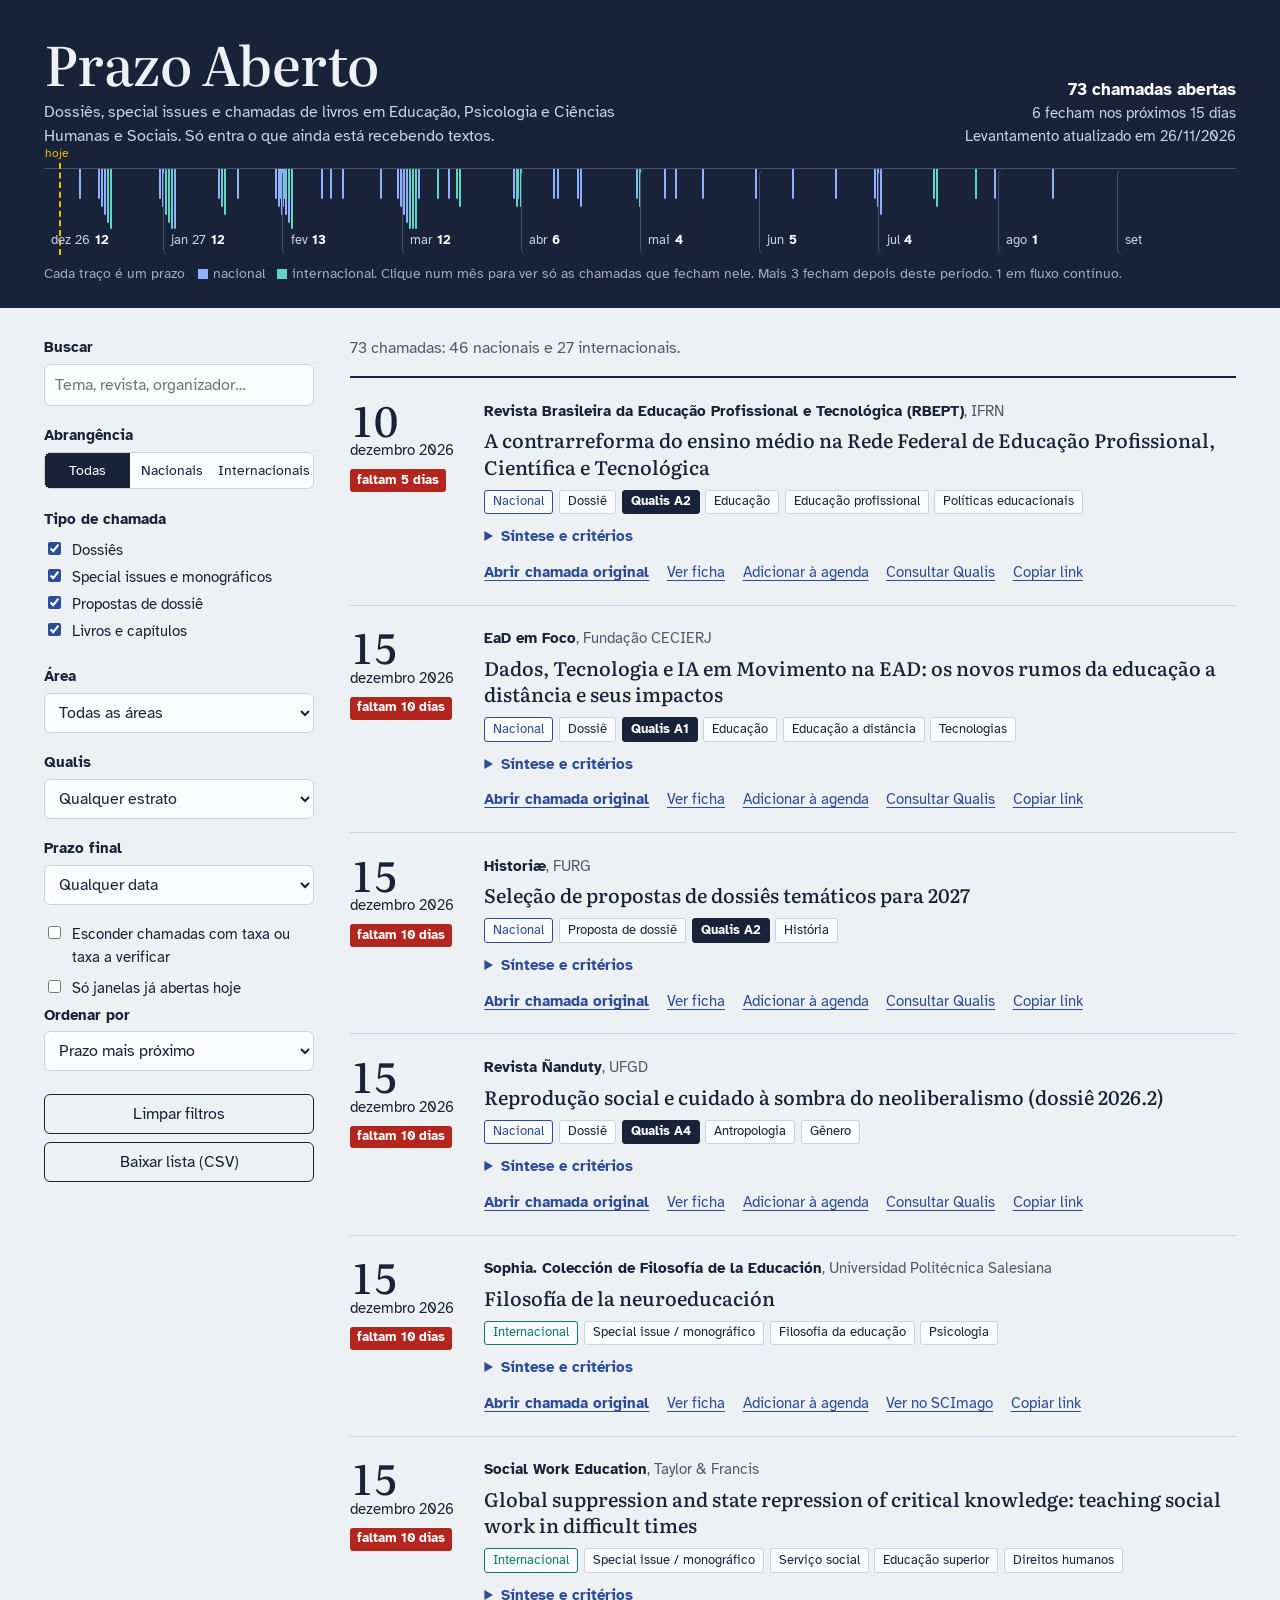
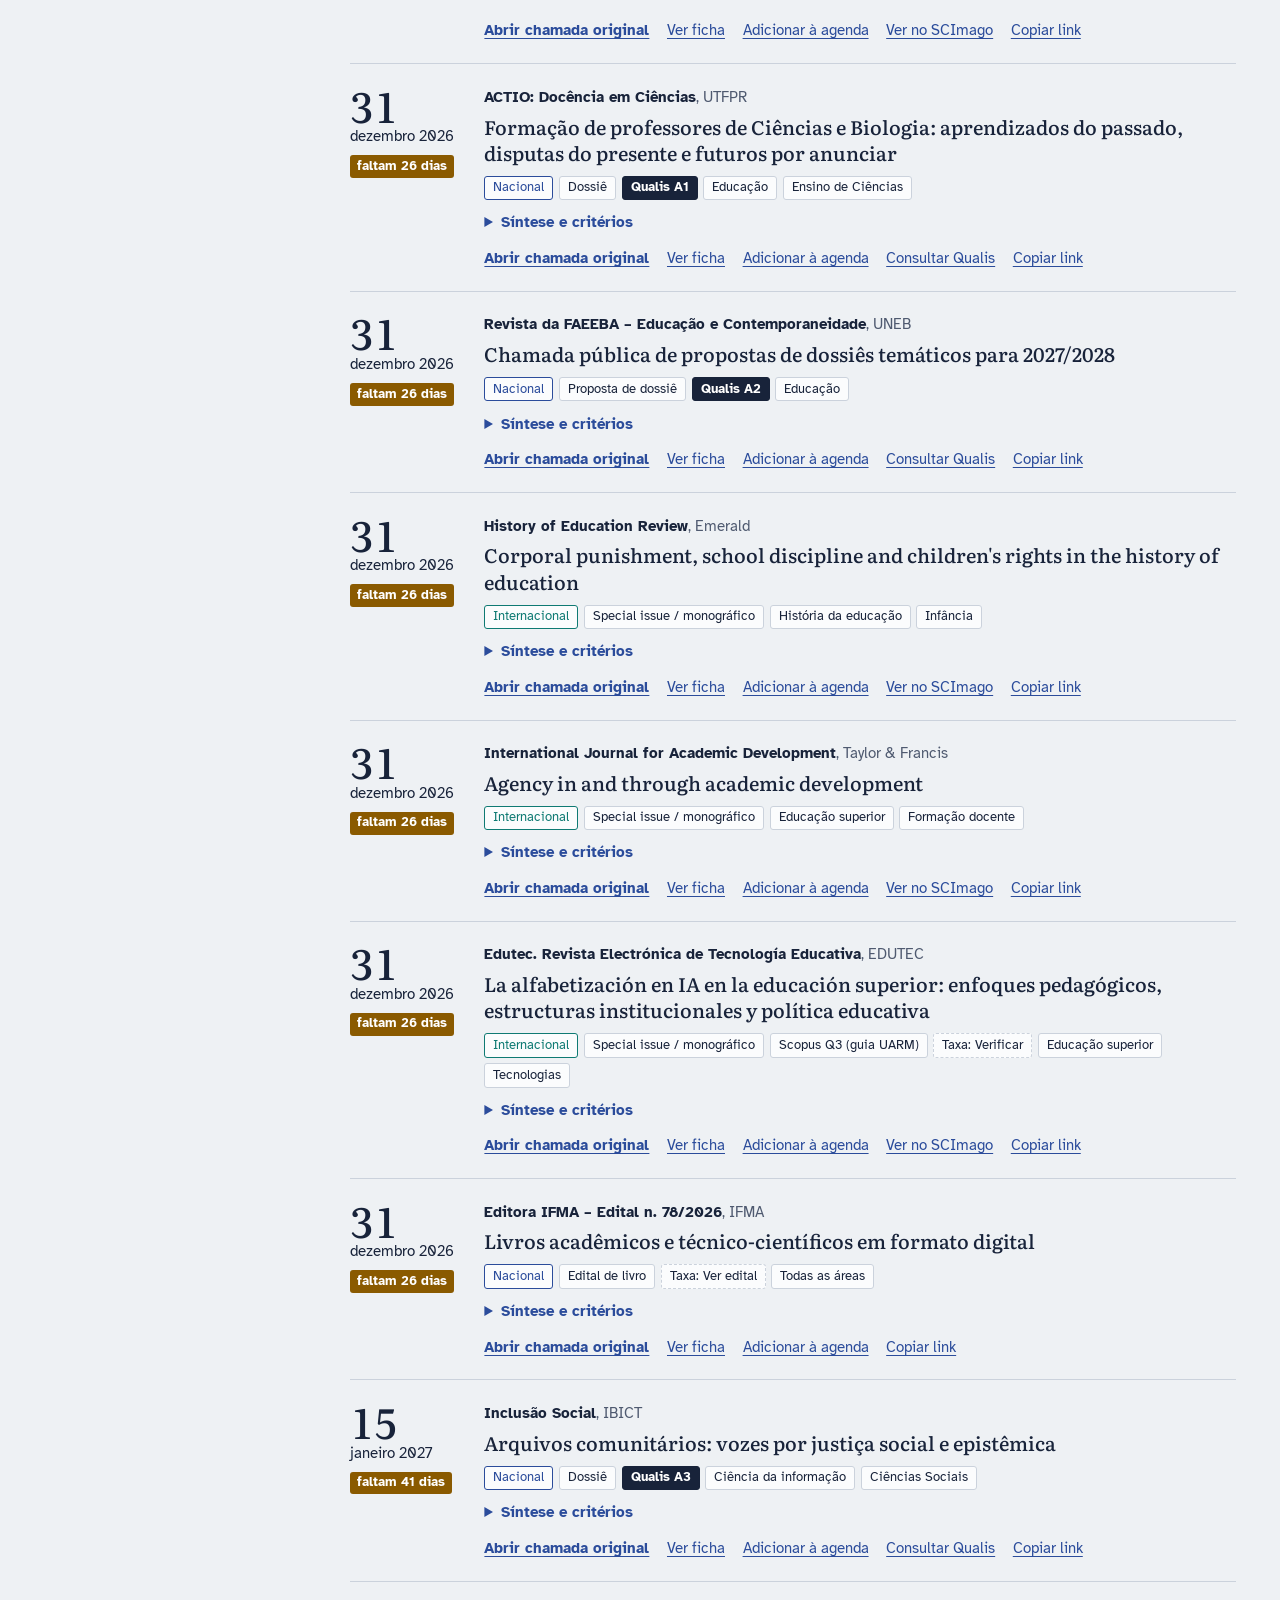
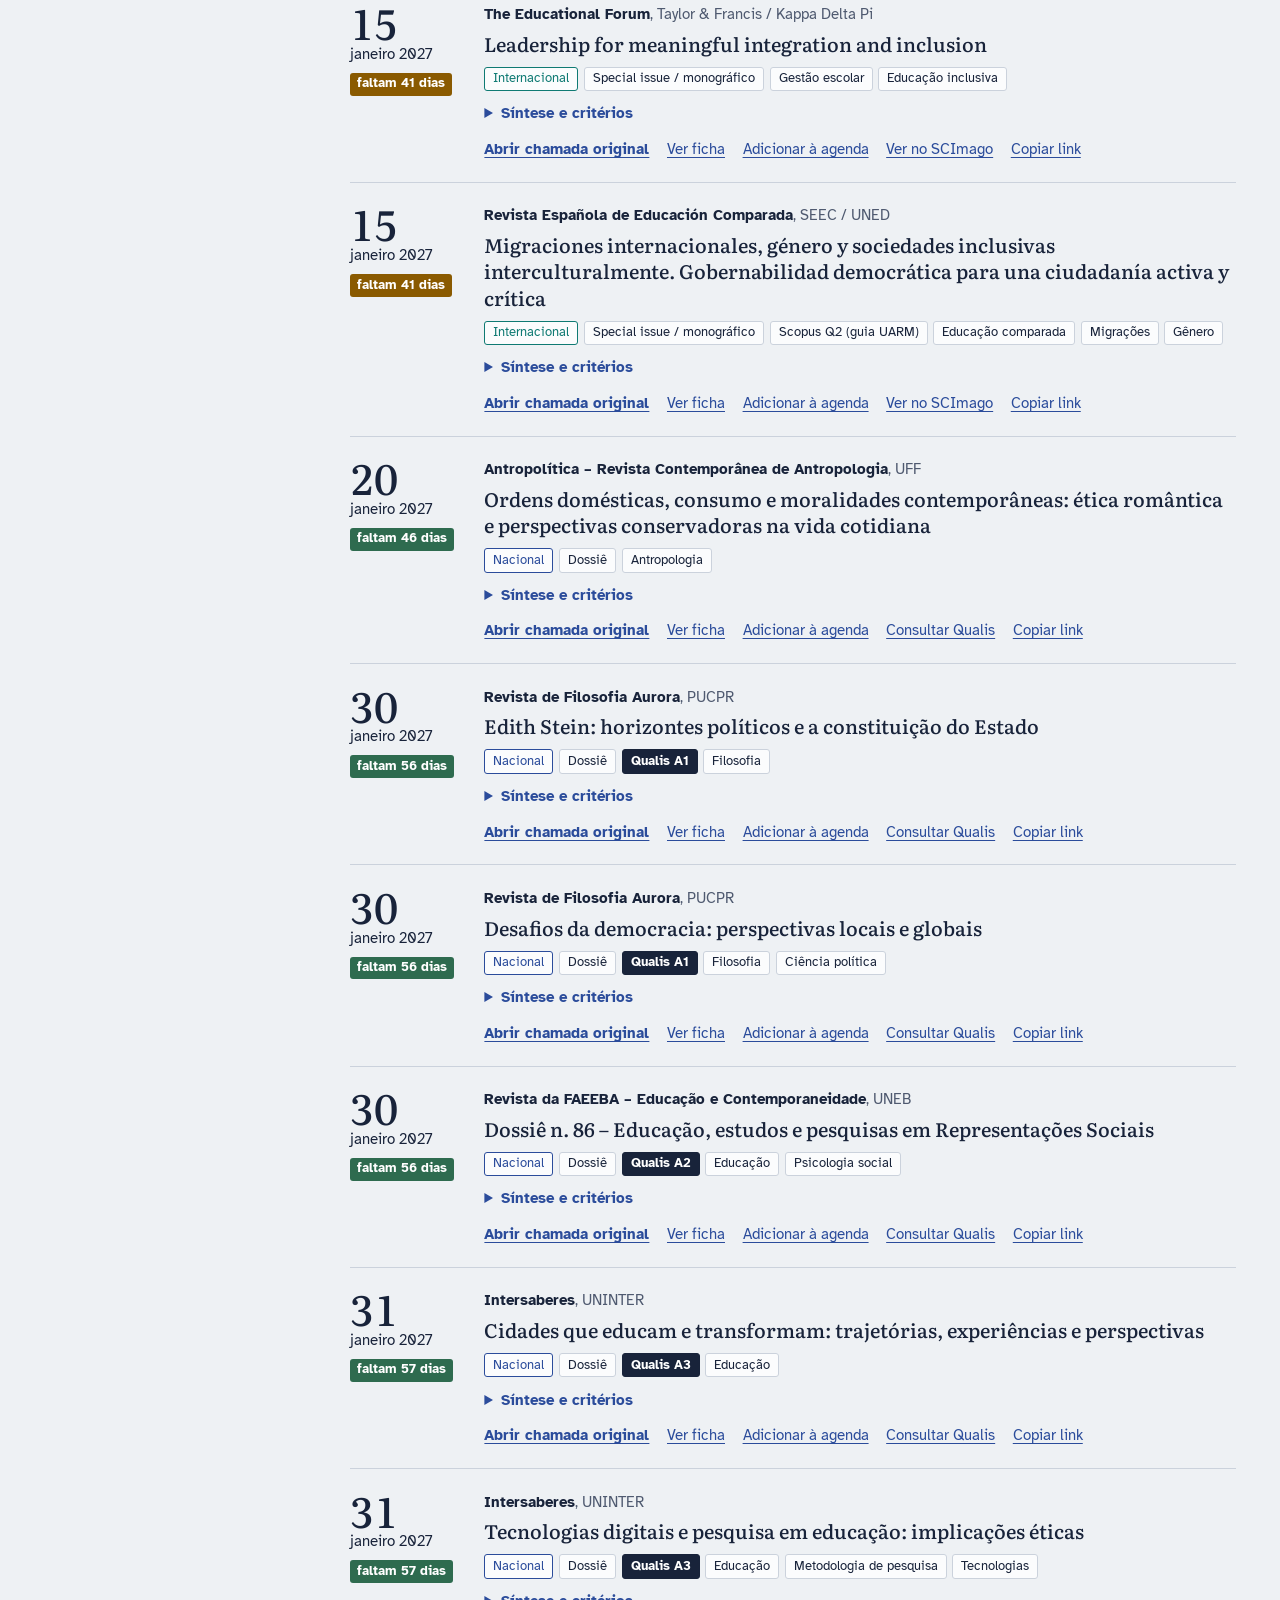
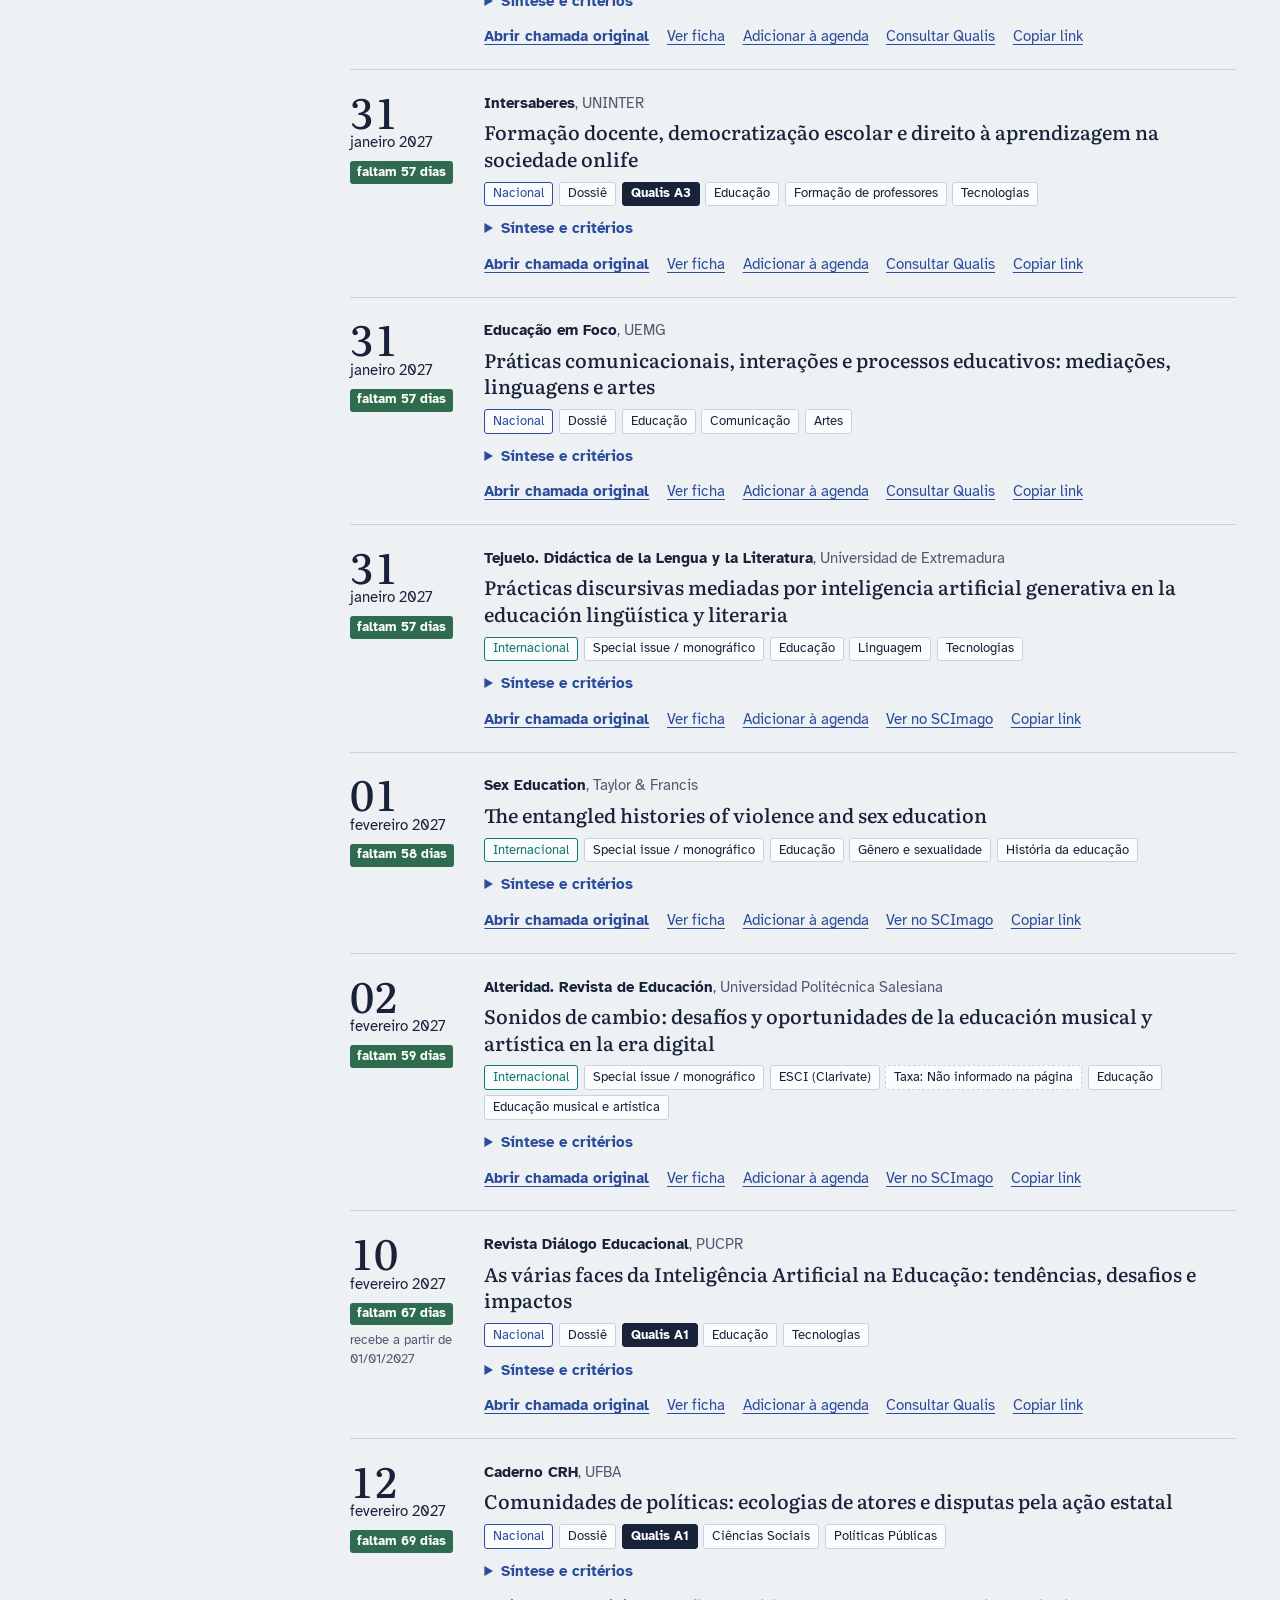
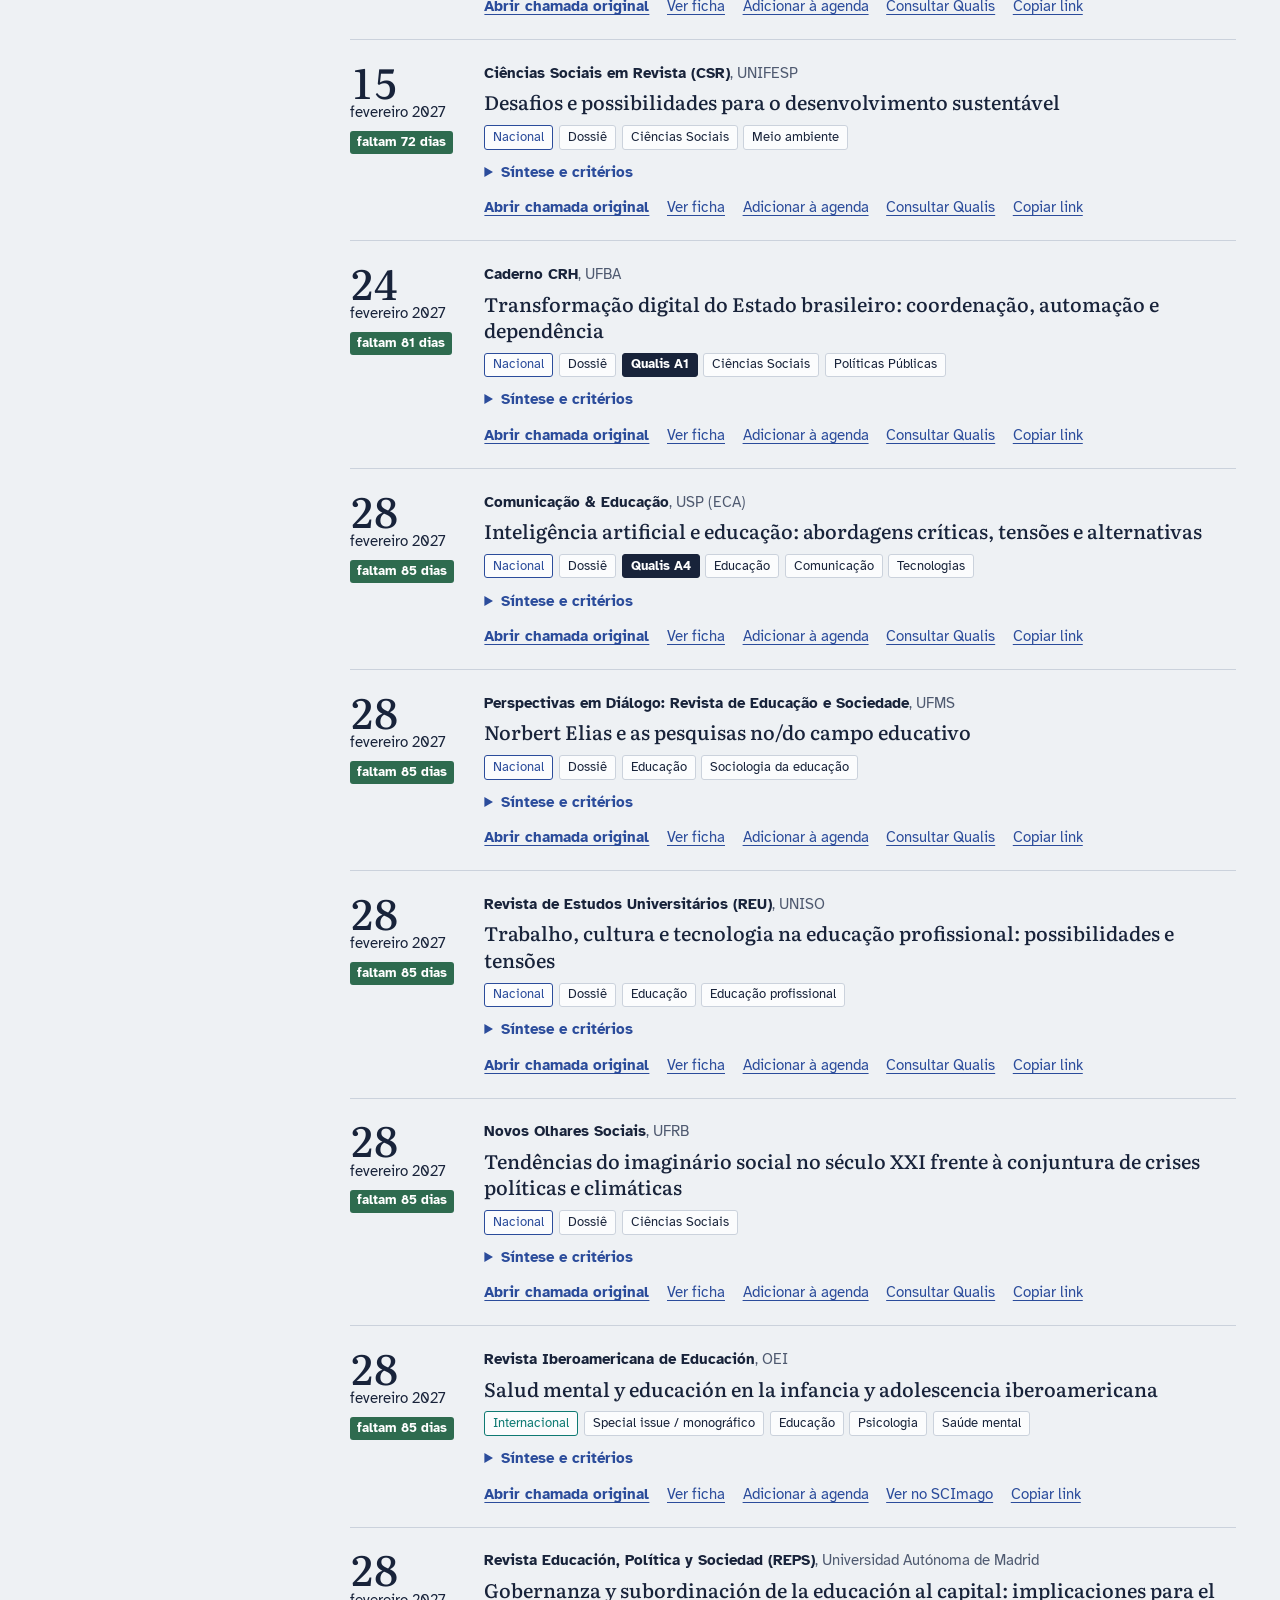
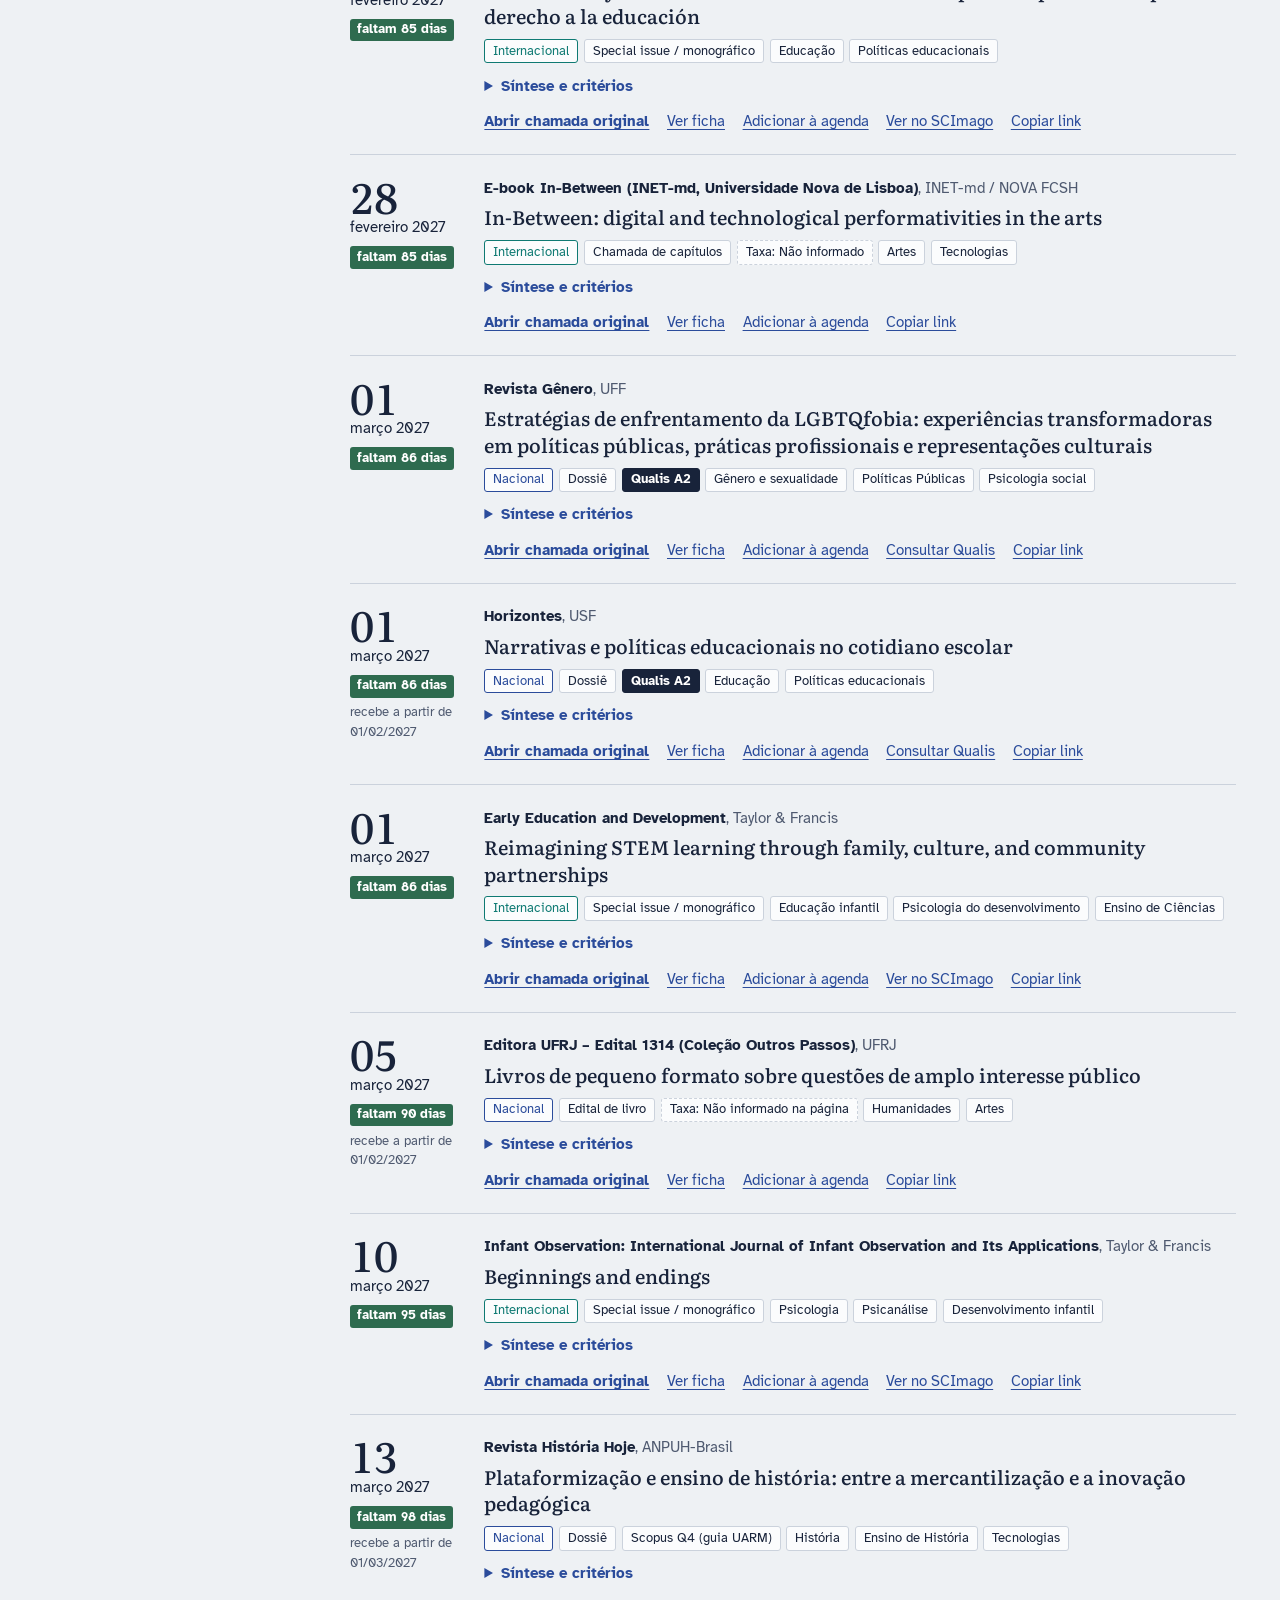
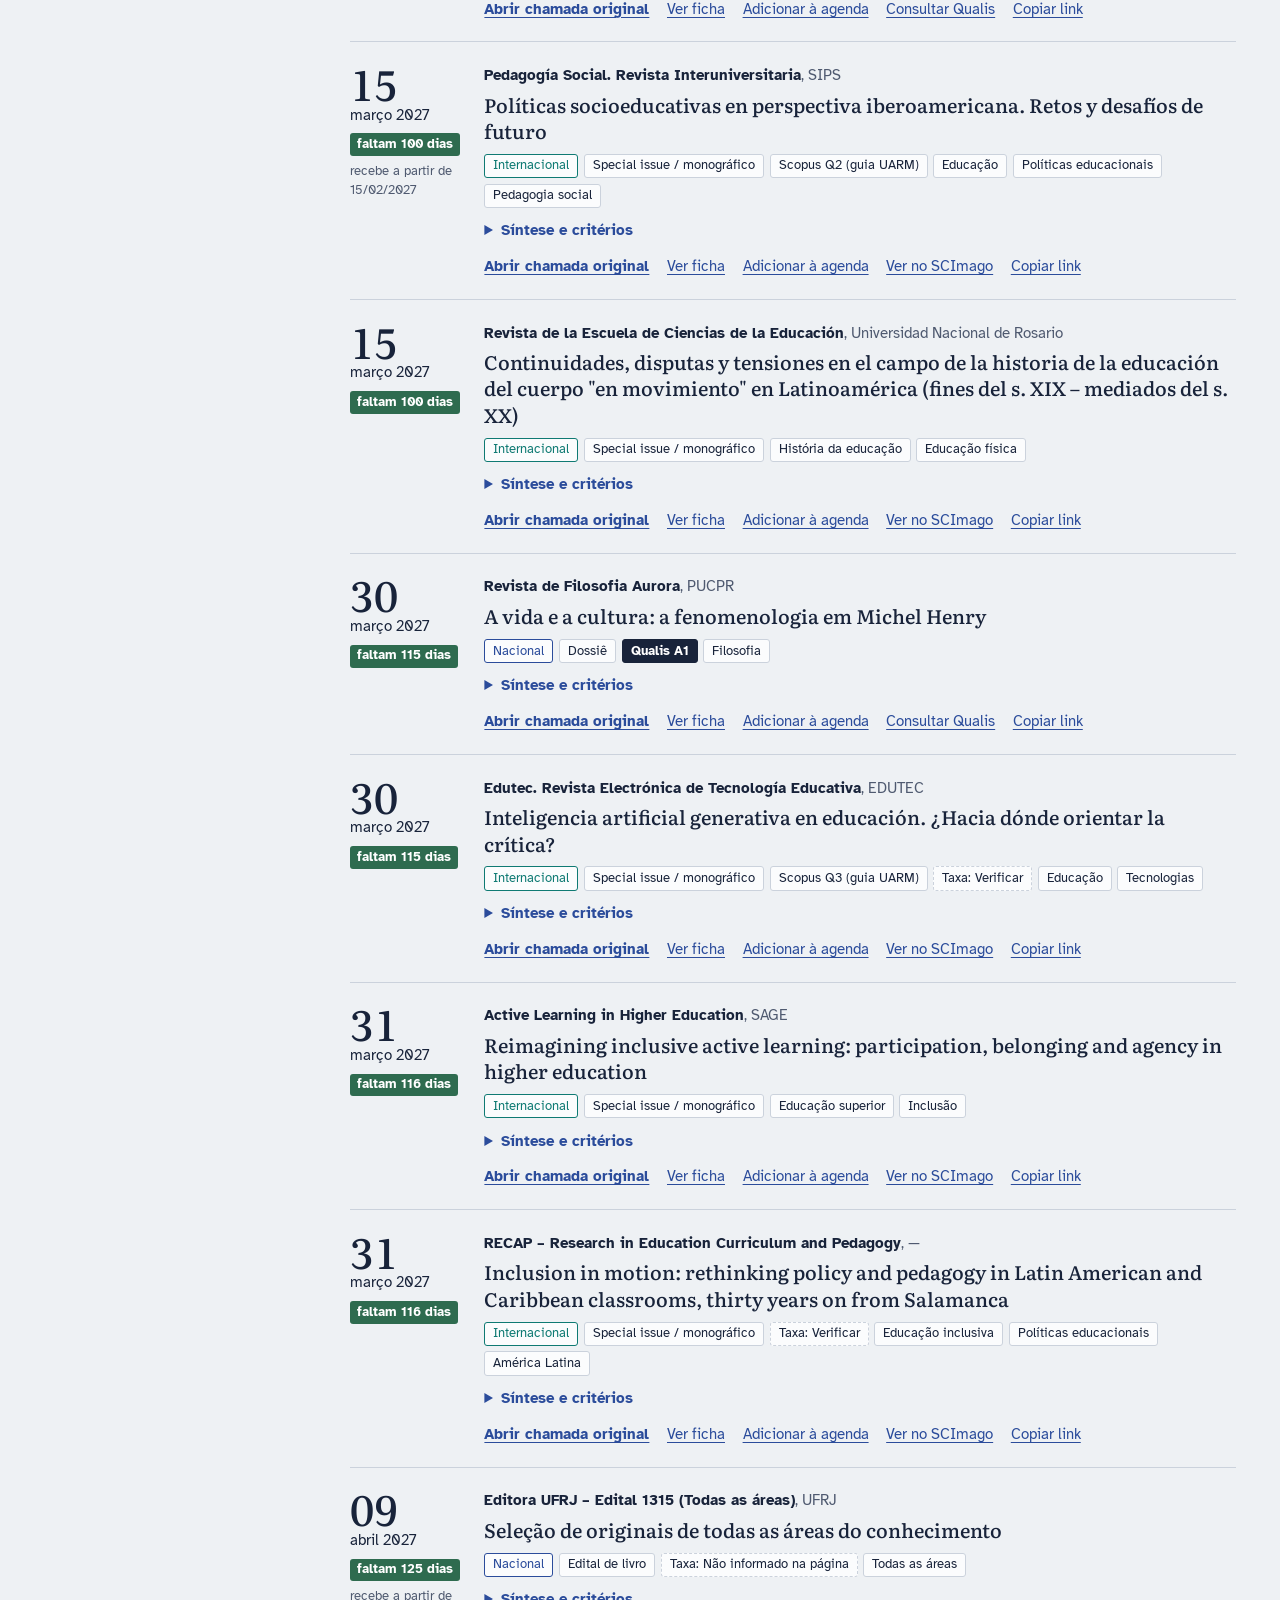
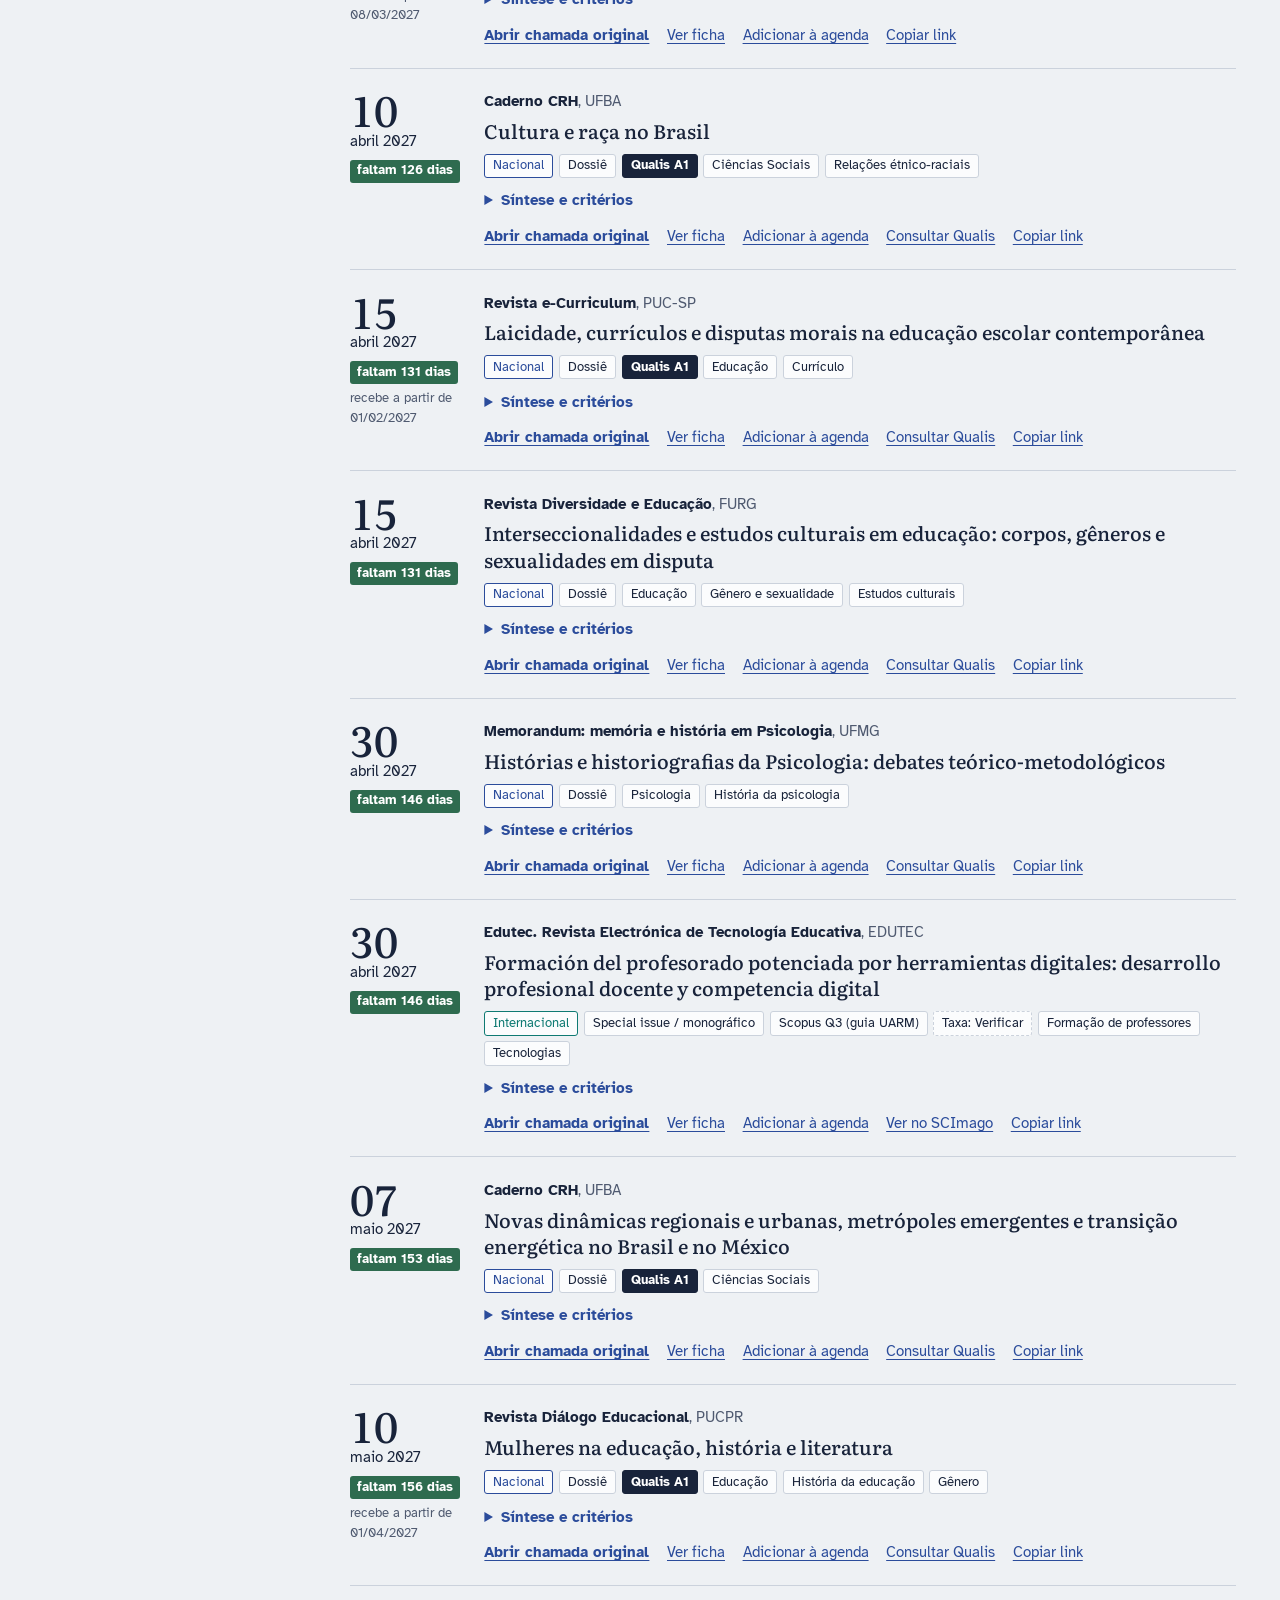
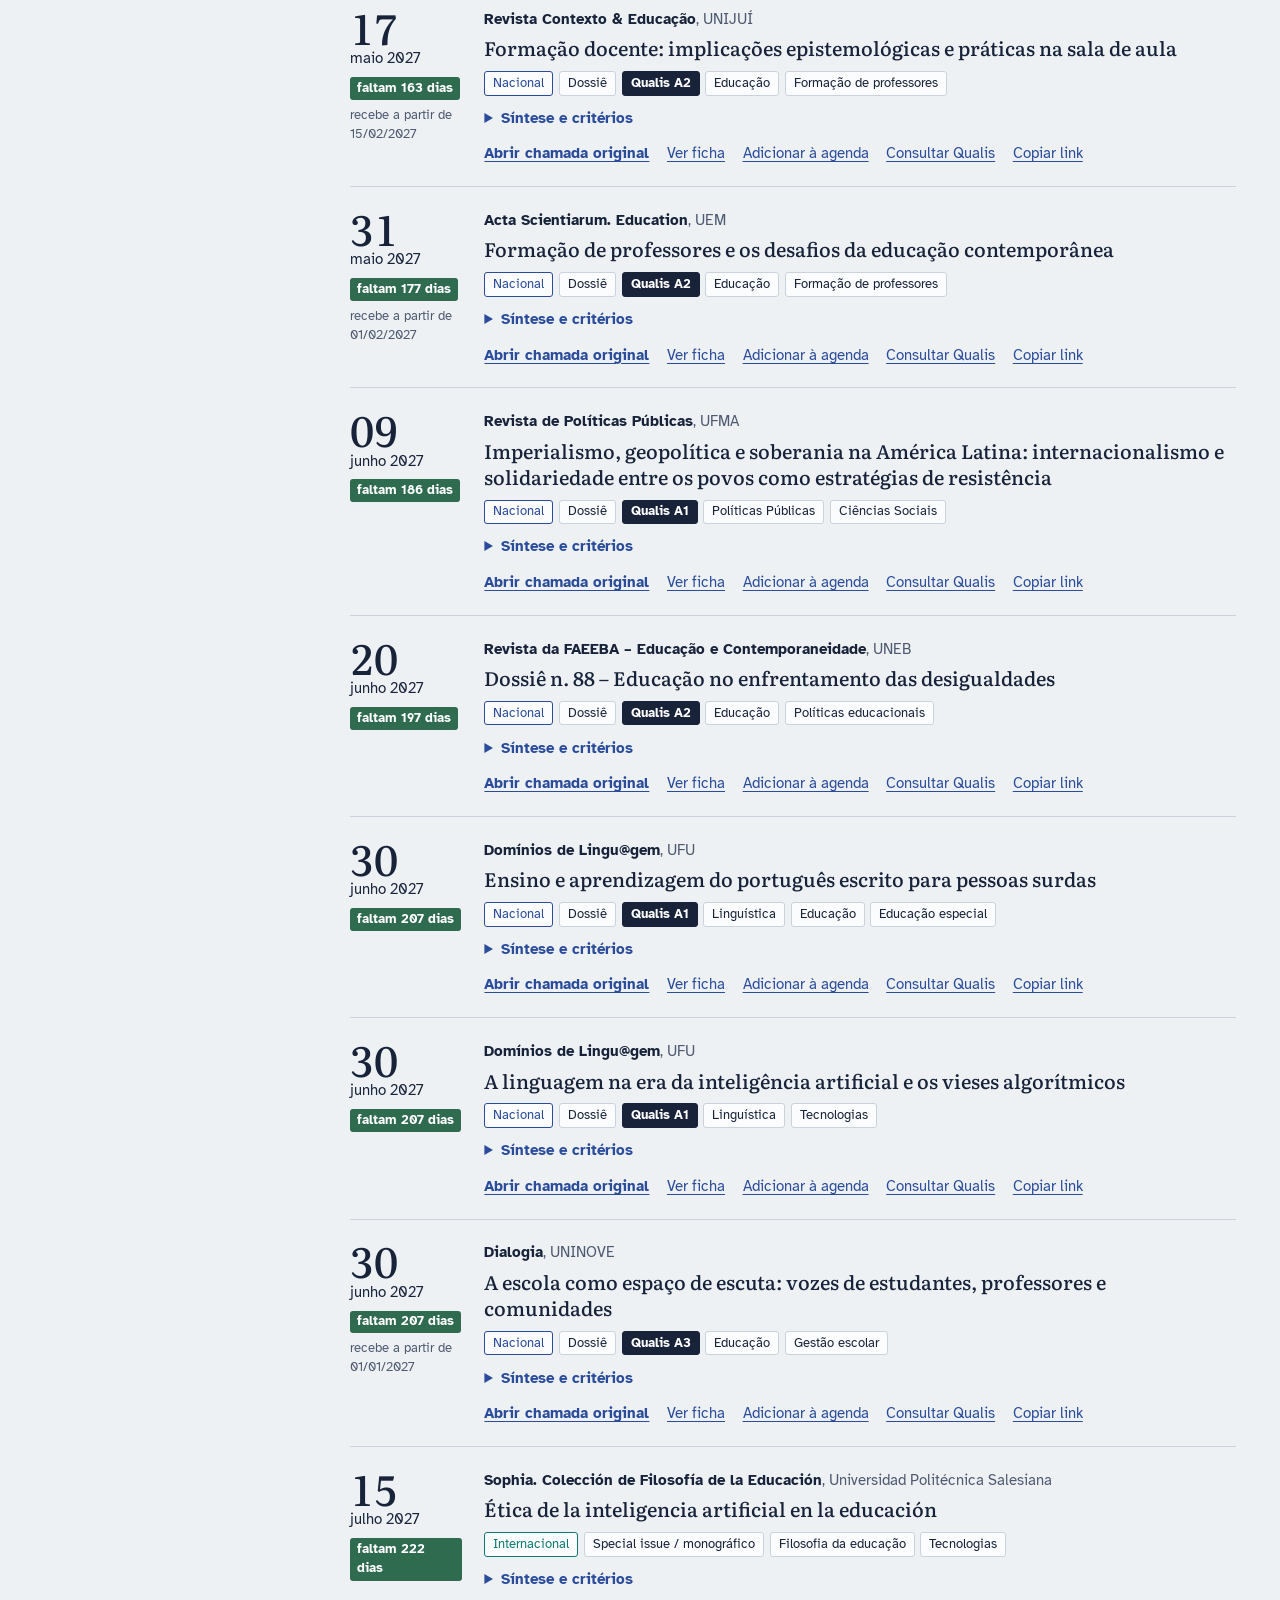
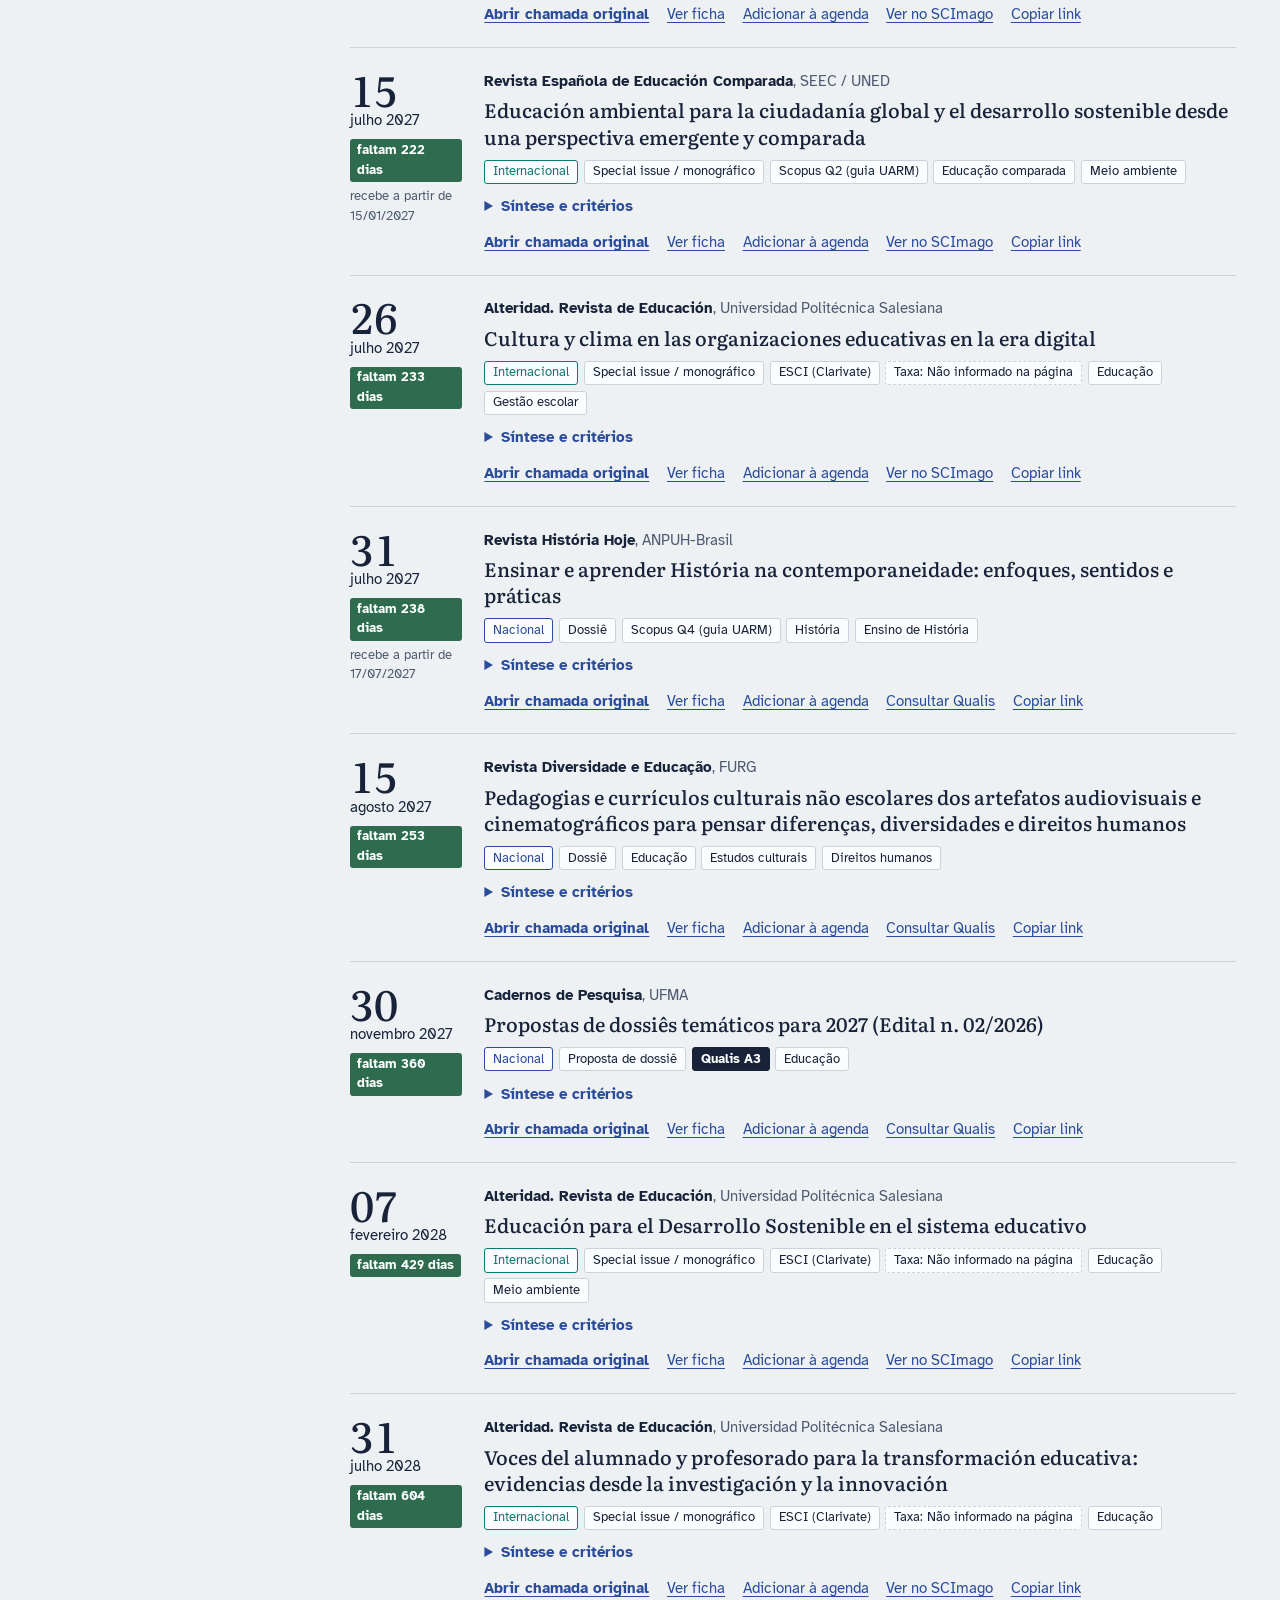
==== index.html @ 88064fd7 "Prazo Aberto: primeira versão com 87 chamadas abertas Co-Authored-By: Claude Opus 5.5 <noreply@anthr" ====
<!DOCTYPE html>
<html lang="pt-BR">
<head>
<meta charset="utf-8">
<meta name="viewport" content="width=device-width, initial-scale=1">
<title>Prazo Aberto · dossiês, special issues e chamadas de livros em aberto</title>
<meta name="description" content="Dossiês, special issues e chamadas de livros com prazo aberto em Educação, Psicologia e Ciências Humanas e Sociais. Nacionais e internacionais, com Qualis, prazos, síntese e link para a chamada original.">
<link rel="preconnect" href="https://fonts.googleapis.com">
<link rel="preconnect" href="https://fonts.gstatic.com" crossorigin>
<link href="https://fonts.googleapis.com/css2?family=Atkinson+Hyperlegible:ital,wght@0,400;0,700;1,400&family=Literata:opsz,wght@7..72,400;7..72,500;7..72,600&display=swap" rel="stylesheet">
<link rel="stylesheet" href="style.css">
</head>
<body>
<a class="skip" href="#lista">Ir para a lista de chamadas</a>

<header class="topo">
  <div class="topo-inner">
    <div class="marca">
      <h1>Prazo Aberto</h1>
      <p class="lema">Dossiês, special issues e chamadas de livros em Educação, Psicologia e Ciências Humanas e Sociais. Só entra o que ainda está recebendo textos.</p>
    </div>
    <p class="status" id="status"></p>
  </div>

  <section class="regua" aria-label="Prazos nos próximos meses">
    <div class="regua-trilho" id="regua"></div>
    <p class="regua-dica">Cada traço é um prazo. Clique num mês para ver só as chamadas que fecham nele.</p>
  </section>
</header>

<div class="corpo">
  <aside class="filtros" aria-label="Filtros">
    <form id="form-filtros" onsubmit="return false">
      <label class="campo">
        <span>Buscar</span>
        <input type="search" id="f-busca" placeholder="Tema, revista, organizador…" autocomplete="off">
      </label>

      <fieldset class="campo">
        <legend>Abrangência</legend>
        <div class="segmento" role="radiogroup">
          <label><input type="radio" name="escopo" value="" checked><span>Todas</span></label>
          <label><input type="radio" name="escopo" value="nacional"><span>Nacionais</span></label>
          <label><input type="radio" name="escopo" value="internacional"><span>Internacionais</span></label>
        </div>
      </fieldset>

      <fieldset class="campo">
        <legend>Tipo de chamada</legend>
        <label class="check"><input type="checkbox" name="tipo" value="dossie" checked> Dossiês</label>
        <label class="check"><input type="checkbox" name="tipo" value="special" checked> Special issues e monográficos</label>
        <label class="check"><input type="checkbox" name="tipo" value="proposta" checked> Propostas de dossiê</label>
        <label class="check"><input type="checkbox" name="tipo" value="livro" checked> Livros e capítulos</label>
      </fieldset>

      <label class="campo">
        <span>Área</span>
        <select id="f-area"><option value="">Todas as áreas</option></select>
      </label>

      <label class="campo">
        <span>Qualis</span>
        <select id="f-qualis">
          <option value="">Qualquer estrato</option>
          <option value="A1">A1</option>
          <option value="A1-A2">A1 ou A2</option>
          <option value="A1-A4">A1 a A4</option>
          <option value="sem">Sem Qualis informado</option>
        </select>
      </label>

      <label class="campo">
        <span>Prazo final</span>
        <select id="f-prazo">
          <option value="">Qualquer data</option>
          <option value="15">Próximos 15 dias</option>
          <option value="30">Próximos 30 dias</option>
          <option value="60">Próximos 60 dias</option>
          <option value="90">Próximos 90 dias</option>
          <option value="longo">Mais de 90 dias</option>
        </select>
      </label>

      <label class="check destaque"><input type="checkbox" id="f-gratis"> Esconder chamadas com taxa ou taxa a verificar</label>
      <label class="check"><input type="checkbox" id="f-abertas"> Só janelas já abertas hoje</label>

      <label class="campo">
        <span>Ordenar por</span>
        <select id="f-ordem">
          <option value="prazo">Prazo mais próximo</option>
          <option value="prazo-desc">Prazo mais distante</option>
          <option value="qualis">Qualis</option>
          <option value="periodico">Revista ou editora (A–Z)</option>
        </select>
      </label>

      <div class="acoes-filtro">
        <button type="button" id="limpar">Limpar filtros</button>
        <button type="button" id="exportar">Baixar lista (CSV)</button>
      </div>
    </form>
  </aside>

  <main id="lista" tabindex="-1">
    <p class="resumo" id="resumo" aria-live="polite"></p>
    <ol class="chamadas" id="chamadas"></ol>
    <div class="vazio" id="vazio" hidden>
      <p>Nenhuma chamada aberta com esses filtros.</p>
      <button type="button" id="limpar2">Limpar filtros</button>
    </div>

    <section class="sobre" id="sobre">
      <h2>Como esta lista é feita</h2>
      <p>Entram apenas chamadas com prazo de submissão a partir de hoje: dossiês e seções temáticas de periódicos, special issues e números monográficos, chamadas de propostas de dossiê e editais de livros ou capítulos em editoras universitárias e acadêmicas. Chamadas vencidas somem sozinhas, pela data do seu navegador.</p>
      <p>Cada item foi conferido na página da revista ou da editora sempre que ela estava acessível. Quando a página não trazia a data, usamos agregadores confiáveis, e isso aparece no campo Fonte: a lista de chamadas da Faculdade de Educação da Unicamp, o guia de convocatórias da Universidad Antonio Ruiz de Montoya e a Plataforma 9.</p>
      <p><strong>Qualis.</strong> O estrato mostrado é o informado pela fonte e pode variar por área de avaliação. A classificação oficial 2021–2024 está na Plataforma Sucupira; use o botão Consultar Qualis em cada chamada. Para revistas estrangeiras, o indicador (Scopus, ESCI) vem da fonte citada.</p>
      <p><strong>Taxas.</strong> “Sem taxa informada” significa que a chamada e a página consultadas não mencionam cobrança. Revistas por assinatura (Taylor &amp; Francis, SAGE, Emerald) não cobram para publicar, mas oferecem acesso aberto pago. Editoras que cobram por capítulo ficaram de fora.</p>
      <p><strong>Limites.</strong> Muitas revistas de Psicologia trabalham em fluxo contínuo, sem dossiês, por isso aparecem menos aqui. Editais de editoras universitárias costumam ser restritos à própria comunidade; o campo Quem pode submeter avisa quando é o caso. Antes de submeter, confira sempre a chamada original.</p>
    </section>
  </main>
</div>

<dialog id="ficha" aria-labelledby="ficha-titulo">
  <div class="ficha-corpo" id="ficha-corpo"></div>
  <form method="dialog"><button class="fechar" aria-label="Fechar ficha">Fechar</button></form>
</dialog>

<footer class="rodape">
  <p>Prazo Aberto é um levantamento independente para pesquisadores. Confira prazos e normas na chamada original antes de submeter.</p>
</footer>

<script src="data.js"></script>
<script src="app.js"></script>
</body>
</html>
---- style.css ----
:root {
  --papel: #eef1f4;
  --folha: #fbfcfd;
  --tinta: #18233a;
  --tinta-2: #4f5a70;
  --linha: #cbd2dc;
  --linha-2: #dfe4ea;
  --nac: #2b4c9b;
  --int: #0f7a73;
  --urgente: #b3261e;
  --breve: #8a5a00;
  --folga: #2e6b4f;
  --serif: "Literata", Georgia, serif;
  --sans: "Atkinson Hyperlegible", system-ui, sans-serif;
  --r: 6px;
}

* { box-sizing: border-box; }
html { -webkit-text-size-adjust: 100%; }
body {
  margin: 0;
  background: var(--papel);
  color: var(--tinta);
  font: 16px/1.5 var(--sans);
}
a { color: var(--nac); }
:focus-visible { outline: 3px solid #f2b705; outline-offset: 2px; }
.skip { position: absolute; left: -999px; }
.skip:focus { left: 1rem; top: 1rem; background: var(--folha); padding: .5rem 1rem; z-index: 10; }

/* Topo */
.topo { background: var(--tinta); color: #eef1f4; }
.topo-inner {
  max-width: 1240px; margin: 0 auto; padding: 2.25rem 1.5rem 1.25rem;
  display: flex; gap: 2rem; justify-content: space-between; align-items: flex-end; flex-wrap: wrap;
}
.marca h1 {
  font-family: var(--serif); font-weight: 500; font-size: clamp(2.2rem, 5vw, 3.4rem);
  line-height: 1; margin: 0 0 .6rem; letter-spacing: -.01em;
}
.lema { margin: 0; max-width: 58ch; color: #c9d2e0; }
.status { margin: 0; color: #c9d2e0; text-align: right; font-size: .95rem; }
.status strong { color: #fff; font-size: 1.05rem; }

/* Régua de prazos: o elemento principal */
.regua { max-width: 1240px; margin: 0 auto; padding: 0 1.5rem 1.5rem; }
.regua-trilho {
  position: relative; display: grid; grid-auto-flow: column; grid-auto-columns: 1fr;
  border-top: 1px solid #45526d;
}
.mes {
  position: relative; height: 86px; border: 0; border-left: 1px solid #45526d;
  background: transparent; color: #c9d2e0; font: inherit; text-align: left;
  padding: 0; cursor: pointer;
}
.mes:first-child { border-left: 0; }
.mes:hover { background: rgba(255,255,255,.05); }
.mes[aria-pressed="true"] { background: rgba(242,183,5,.16); color: #fff; }
.mes-rotulo { position: absolute; left: .45rem; bottom: .3rem; font-size: .82rem; white-space: nowrap; }
.mes-n { font-weight: 700; color: #fff; margin-left: .3rem; }
.traco {
  position: absolute; top: 0; width: 2px; border-radius: 0 0 2px 2px; pointer-events: none;
}
.traco.nacional { background: #8fb0ff; }
.traco.internacional { background: #5fd3c6; }
.hoje {
  position: absolute; top: -6px; bottom: 0; width: 0; border-left: 2px dashed #f2b705; pointer-events: none;
}
.hoje::after {
  content: "hoje"; position: absolute; top: -1.2rem; left: -1rem; font-size: .75rem; color: #f2b705;
}
.regua-dica { margin: .55rem 0 0; font-size: .85rem; color: #9fabc0; }
.legenda-cor { display: inline-block; width: 10px; height: 10px; margin: 0 .3rem 0 .8rem; vertical-align: middle; }

/* Corpo */
.corpo {
  max-width: 1240px; margin: 0 auto; padding: 1.75rem 1.5rem 3rem;
  display: grid; grid-template-columns: 270px 1fr; gap: 2.25rem; align-items: start;
}
.filtros { position: sticky; top: 1rem; }
.campo { display: block; border: 0; padding: 0; margin: 0 0 1.15rem; }
.campo > span, .campo legend { display: block; font-weight: 700; font-size: .92rem; margin-bottom: .35rem; padding: 0; }
input[type="search"], select {
  width: 100%; font: inherit; color: var(--tinta); background: var(--folha);
  border: 1px solid var(--linha); border-radius: var(--r); padding: .5rem .6rem;
}
.check { display: flex; gap: .5rem; align-items: baseline; font-size: .95rem; margin: .25rem 0; cursor: pointer; }
.check input { accent-color: var(--nac); }
.check.destaque { margin-bottom: .5rem; }
.segmento { display: flex; border: 1px solid var(--linha); border-radius: var(--r); overflow: hidden; background: var(--folha); }
.segmento label { flex: 1; position: relative; }
.segmento input { position: absolute; opacity: 0; inset: 0; cursor: pointer; }
.segmento span { display: block; text-align: center; padding: .45rem .2rem; font-size: .88rem; }
.segmento input:checked + span { background: var(--tinta); color: #fff; }
.segmento input:focus-visible + span { outline: 3px solid #f2b705; outline-offset: -3px; }
.acoes-filtro { display: flex; flex-direction: column; gap: .5rem; margin-top: 1.4rem; }
button {
  font: inherit; cursor: pointer; border-radius: var(--r);
  border: 1px solid var(--tinta); background: transparent; color: var(--tinta); padding: .45rem .8rem;
}
button:hover { background: var(--tinta); color: #fff; }

/* Lista */
.resumo { margin: 0 0 1rem; color: var(--tinta-2); }
.chamadas { list-style: none; margin: 0; padding: 0; border-top: 2px solid var(--tinta); }
.chamada {
  display: grid; grid-template-columns: 112px 1fr; gap: 1.4rem;
  padding: 1.35rem 0 1.35rem; border-bottom: 1px solid var(--linha);
}
.prazo { text-align: left; }
.prazo-dia { font-family: var(--serif); font-size: 2.6rem; line-height: .95; font-weight: 500; font-variant-numeric: lining-nums tabular-nums; }
.prazo-mes { font-size: .95rem; }
.prazo-falta { display: inline-block; margin-top: .45rem; font-size: .82rem; font-weight: 700; padding: .1rem .45rem; border-radius: 3px; color: #fff; }
.urgente .prazo-falta { background: var(--urgente); }
.breve .prazo-falta { background: var(--breve); }
.folga .prazo-falta { background: var(--folga); }
.continuo .prazo-falta { background: var(--tinta-2); }
.prazo-abre { display: block; margin-top: .35rem; font-size: .8rem; color: var(--tinta-2); }

.revista { margin: 0 0 .3rem; font-size: .95rem; color: var(--tinta-2); }
.revista b { color: var(--tinta); }
.chamada h3 { font-family: var(--serif); font-weight: 500; font-size: 1.22rem; line-height: 1.35; margin: 0 0 .6rem; max-width: 70ch; }
.selos { display: flex; flex-wrap: wrap; gap: .35rem; margin: 0 0 .7rem; padding: 0; list-style: none; }
.selo { font-size: .8rem; padding: .1rem .5rem; border-radius: 3px; border: 1px solid var(--linha); background: var(--folha); }
.selo.nacional { border-color: var(--nac); color: var(--nac); }
.selo.internacional { border-color: var(--int); color: var(--int); }
.selo.qualis { background: var(--tinta); border-color: var(--tinta); color: #fff; font-weight: 700; }
.selo.taxa { border-style: dashed; }

details { margin: .2rem 0 .8rem; }
summary { cursor: pointer; color: var(--nac); font-weight: 700; font-size: .95rem; }
summary:hover { text-decoration: underline; }
.detalhe { margin: .7rem 0 0; padding: .9rem 1rem; background: var(--folha); border-left: 3px solid var(--linha); max-width: 72ch; }
.detalhe dl { margin: 0; display: grid; grid-template-columns: max-content 1fr; gap: .35rem 1rem; font-size: .95rem; }
.detalhe dt { font-weight: 700; color: var(--tinta-2); }
.detalhe dd { margin: 0; }
.detalhe p { margin: 0 0 .7rem; font-family: var(--serif); line-height: 1.65; }

.acoes { display: flex; flex-wrap: wrap; gap: .5rem 1.1rem; font-size: .93rem; }
.acoes a, .acoes button { border: 0; padding: 0; background: none; color: var(--nac); text-decoration: underline; text-underline-offset: 3px; }
.acoes a.principal { font-weight: 700; }
.acoes button:hover { background: none; color: var(--tinta); }

.vazio { padding: 2rem 0; }
.sobre { margin-top: 3rem; padding-top: 1.5rem; border-top: 2px solid var(--tinta); max-width: 72ch; }
.sobre h2 { font-family: var(--serif); font-weight: 500; font-size: 1.5rem; margin: 0 0 1rem; }
.sobre p { font-family: var(--serif); line-height: 1.7; }

/* Ficha */
dialog {
  border: 0; border-radius: var(--r); padding: 0; max-width: 760px; width: calc(100% - 2rem);
  color: var(--tinta); background: var(--folha); box-shadow: 0 20px 60px rgba(24,35,58,.35);
}
dialog::backdrop { background: rgba(24,35,58,.55); }
.ficha-corpo { padding: 1.8rem 1.8rem .5rem; }
.ficha-corpo h2 { font-family: var(--serif); font-weight: 500; font-size: 1.55rem; line-height: 1.3; margin: .2rem 0 1rem; }
.ficha-corpo .detalhe { background: transparent; border-left: 0; padding: 0; }
dialog form { padding: 0 1.8rem 1.6rem; }
.fechar { margin-top: .5rem; }

.rodape { text-align: center; color: var(--tinta-2); font-size: .88rem; padding: 0 1.5rem 2.5rem; }

@media (max-width: 860px) {
  .corpo { grid-template-columns: 1fr; gap: 1rem; }
  .filtros { position: static; background: var(--folha); padding: 1rem; border-radius: var(--r); border: 1px solid var(--linha); }
  .status { text-align: left; }
  .mes-rotulo { font-size: .7rem; left: .2rem; }
  .mes-n { display: block; margin-left: 0; }
  .regua-trilho { overflow-x: auto; grid-auto-columns: minmax(56px, 1fr); }
}
@media (max-width: 520px) {
  .chamada { grid-template-columns: 1fr; gap: .5rem; }
  .prazo { display: flex; gap: .6rem; align-items: baseline; flex-wrap: wrap; }
  .prazo-dia { font-size: 1.8rem; }
  .detalhe dl { grid-template-columns: 1fr; }
}
@media (prefers-reduced-motion: no-preference) {
  .traco { animation: desce .6s ease-out both; }
  @keyframes desce { from { transform: scaleY(0); transform-origin: top; } to { transform: scaleY(1); transform-origin: top; } }
}
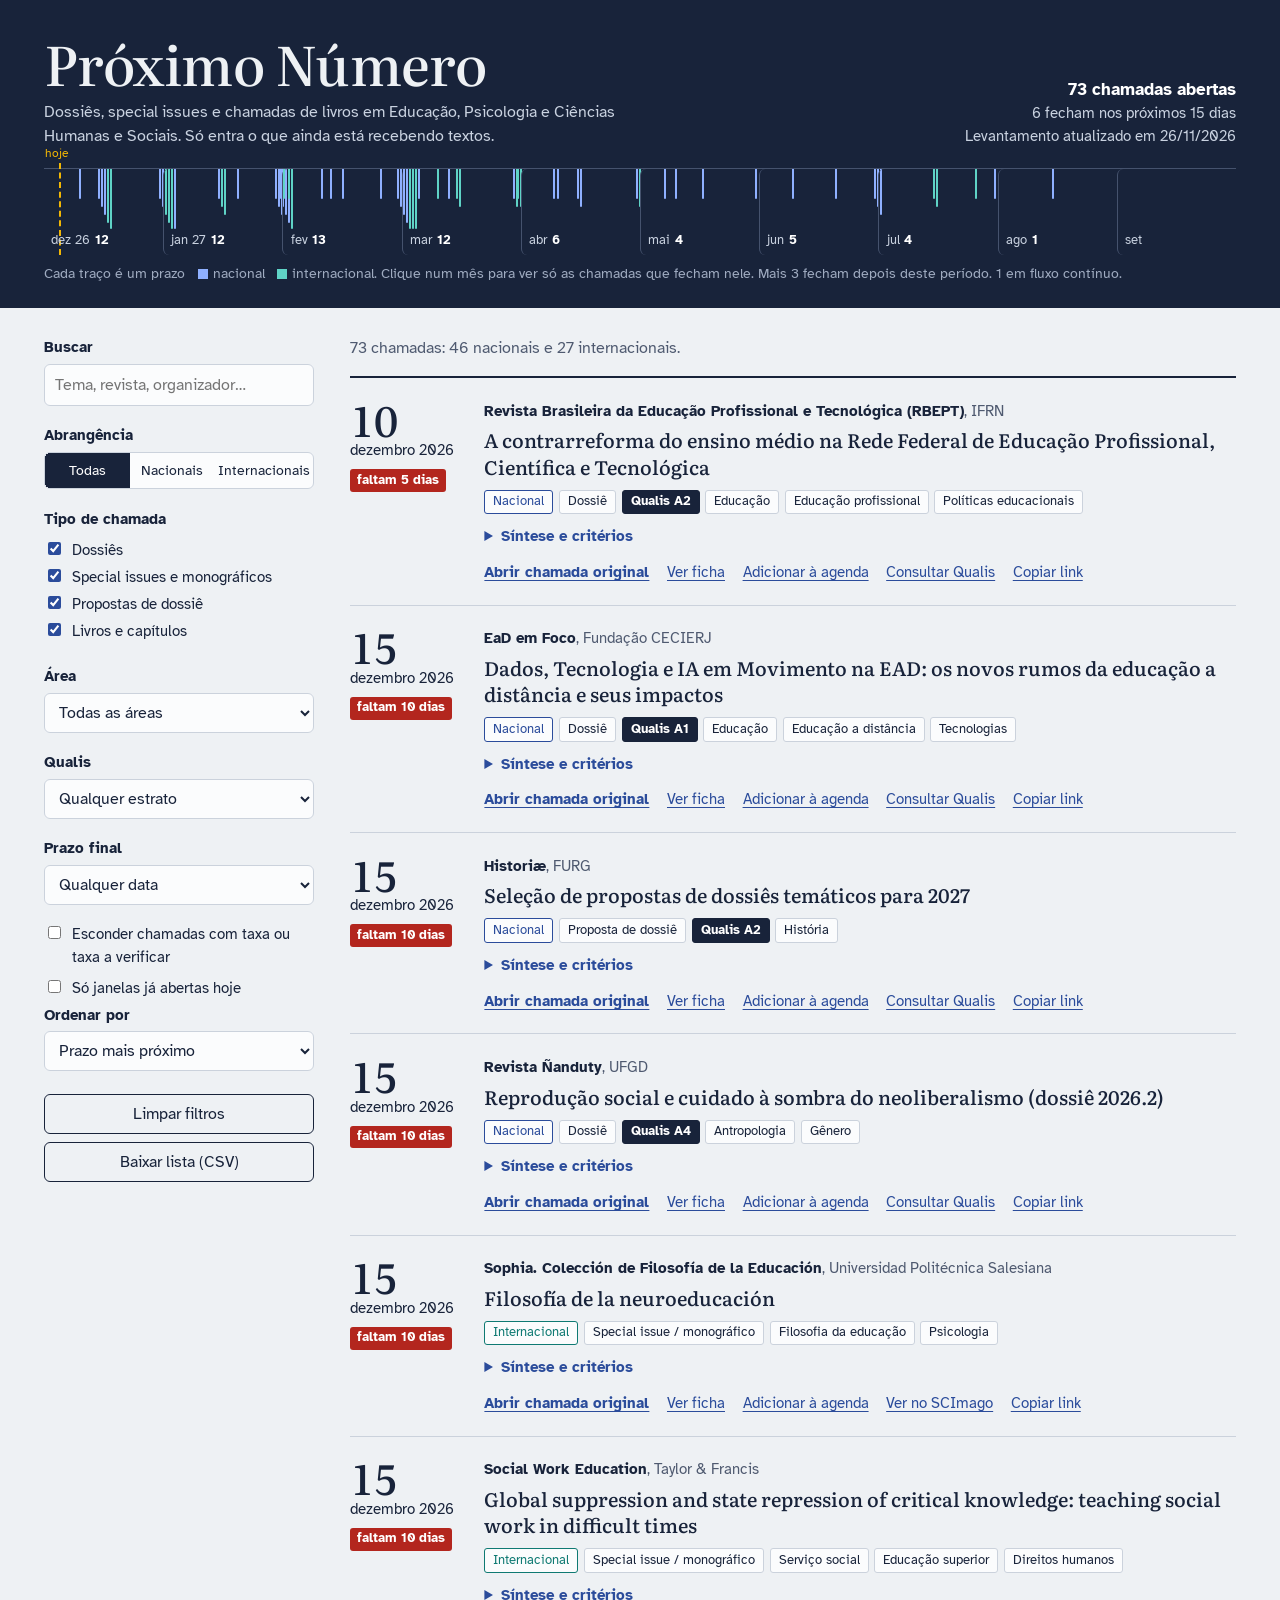
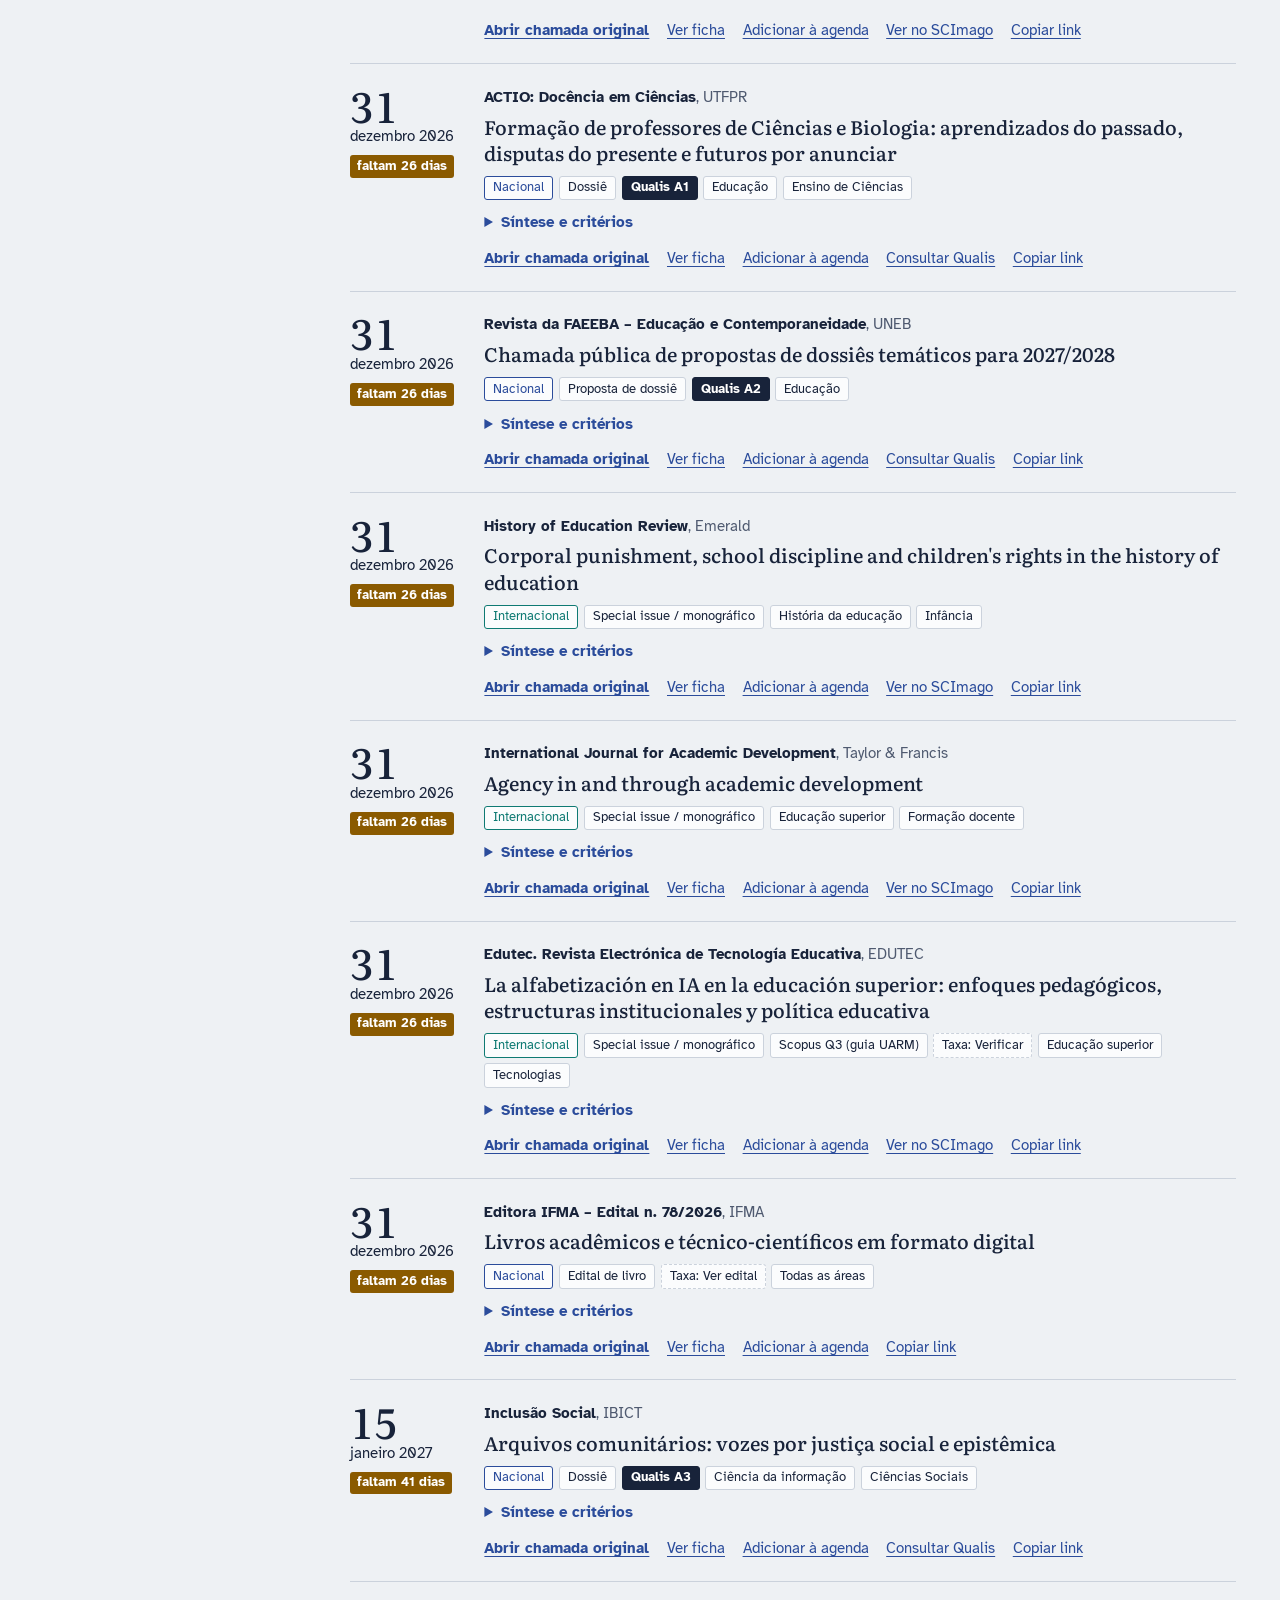
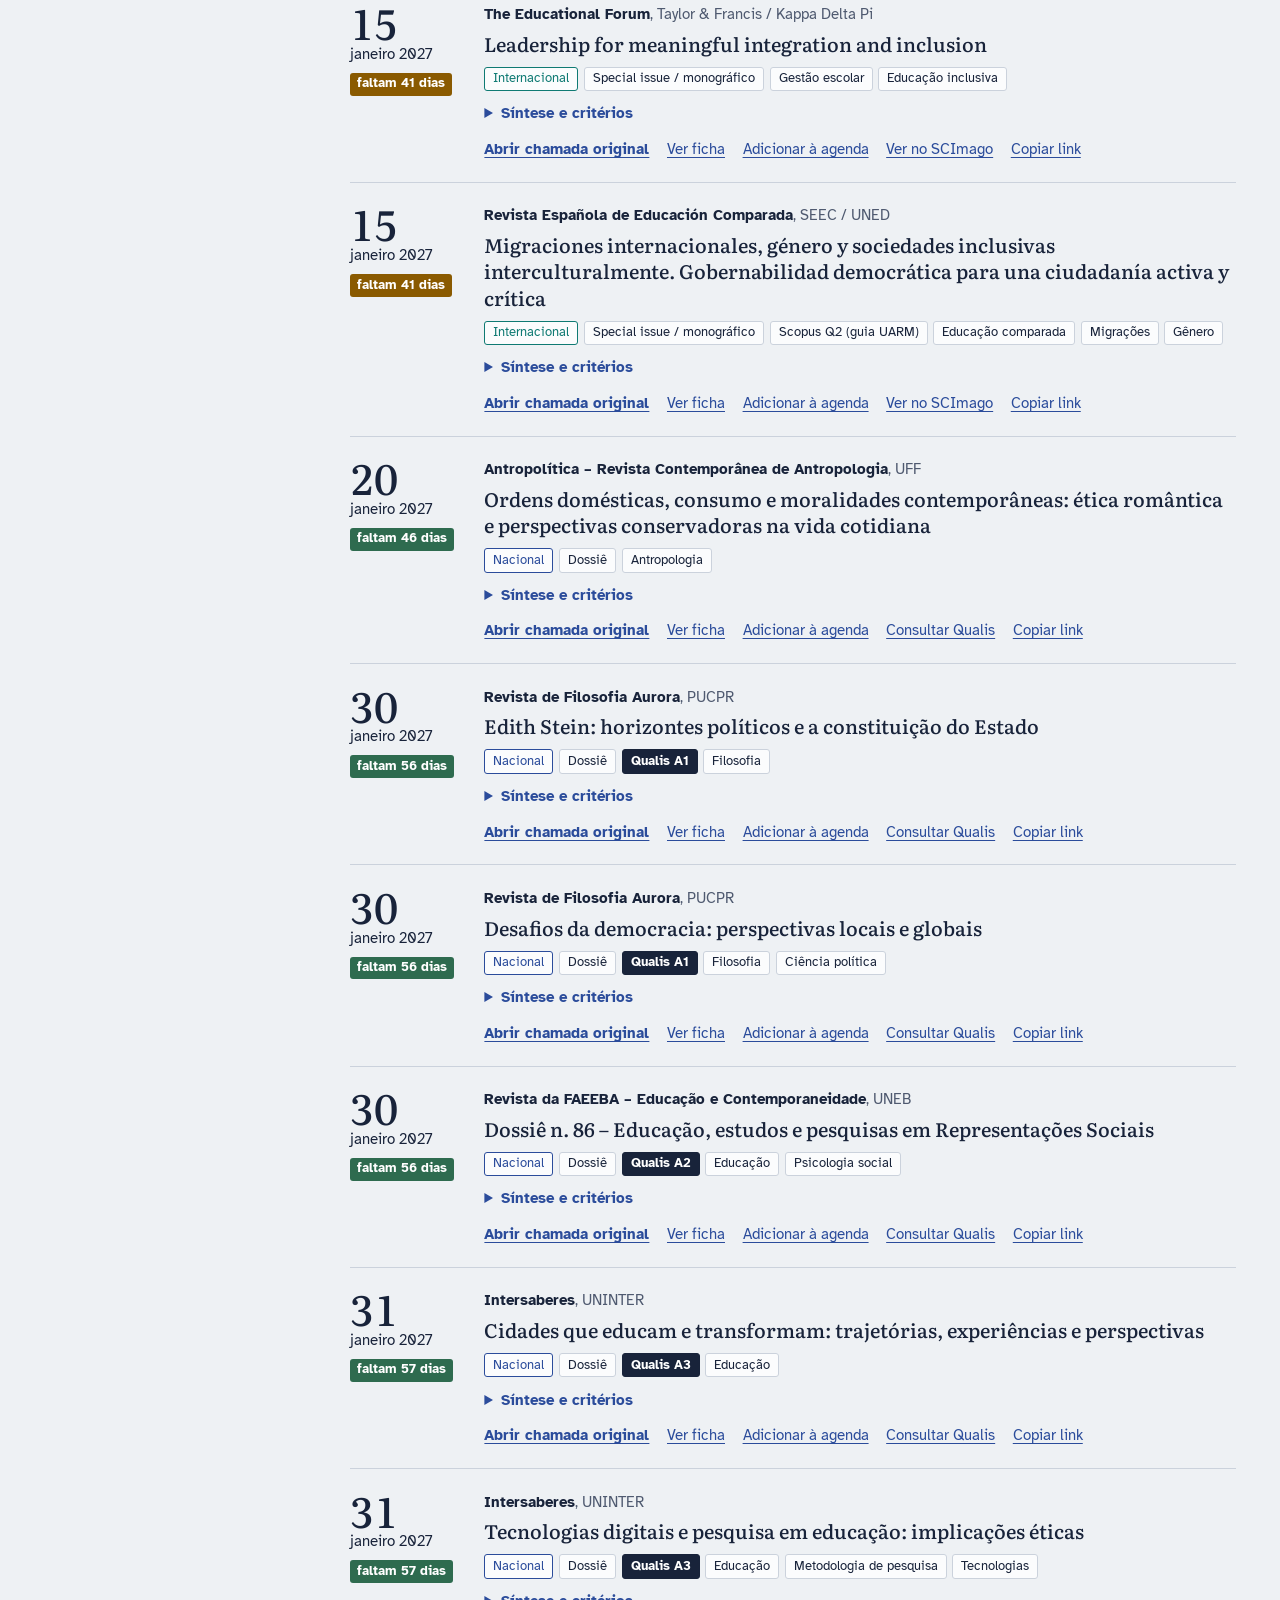
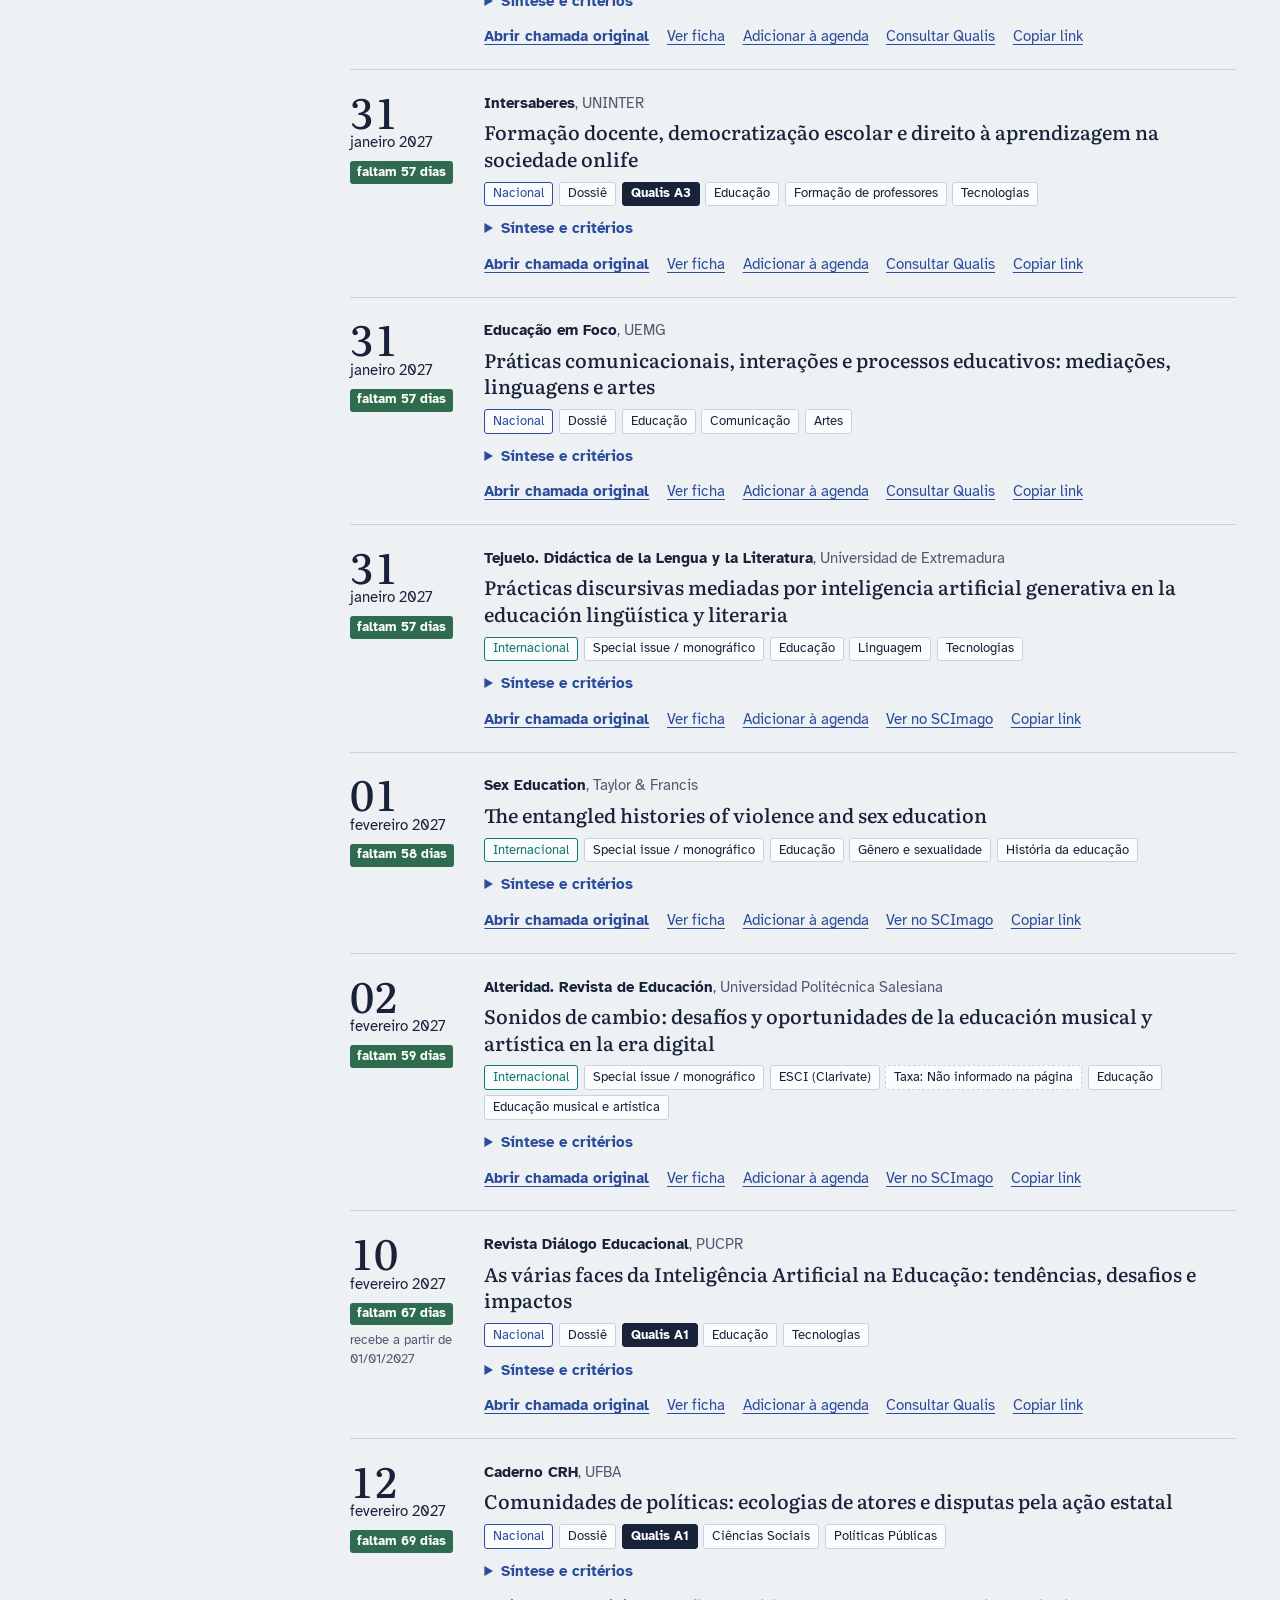
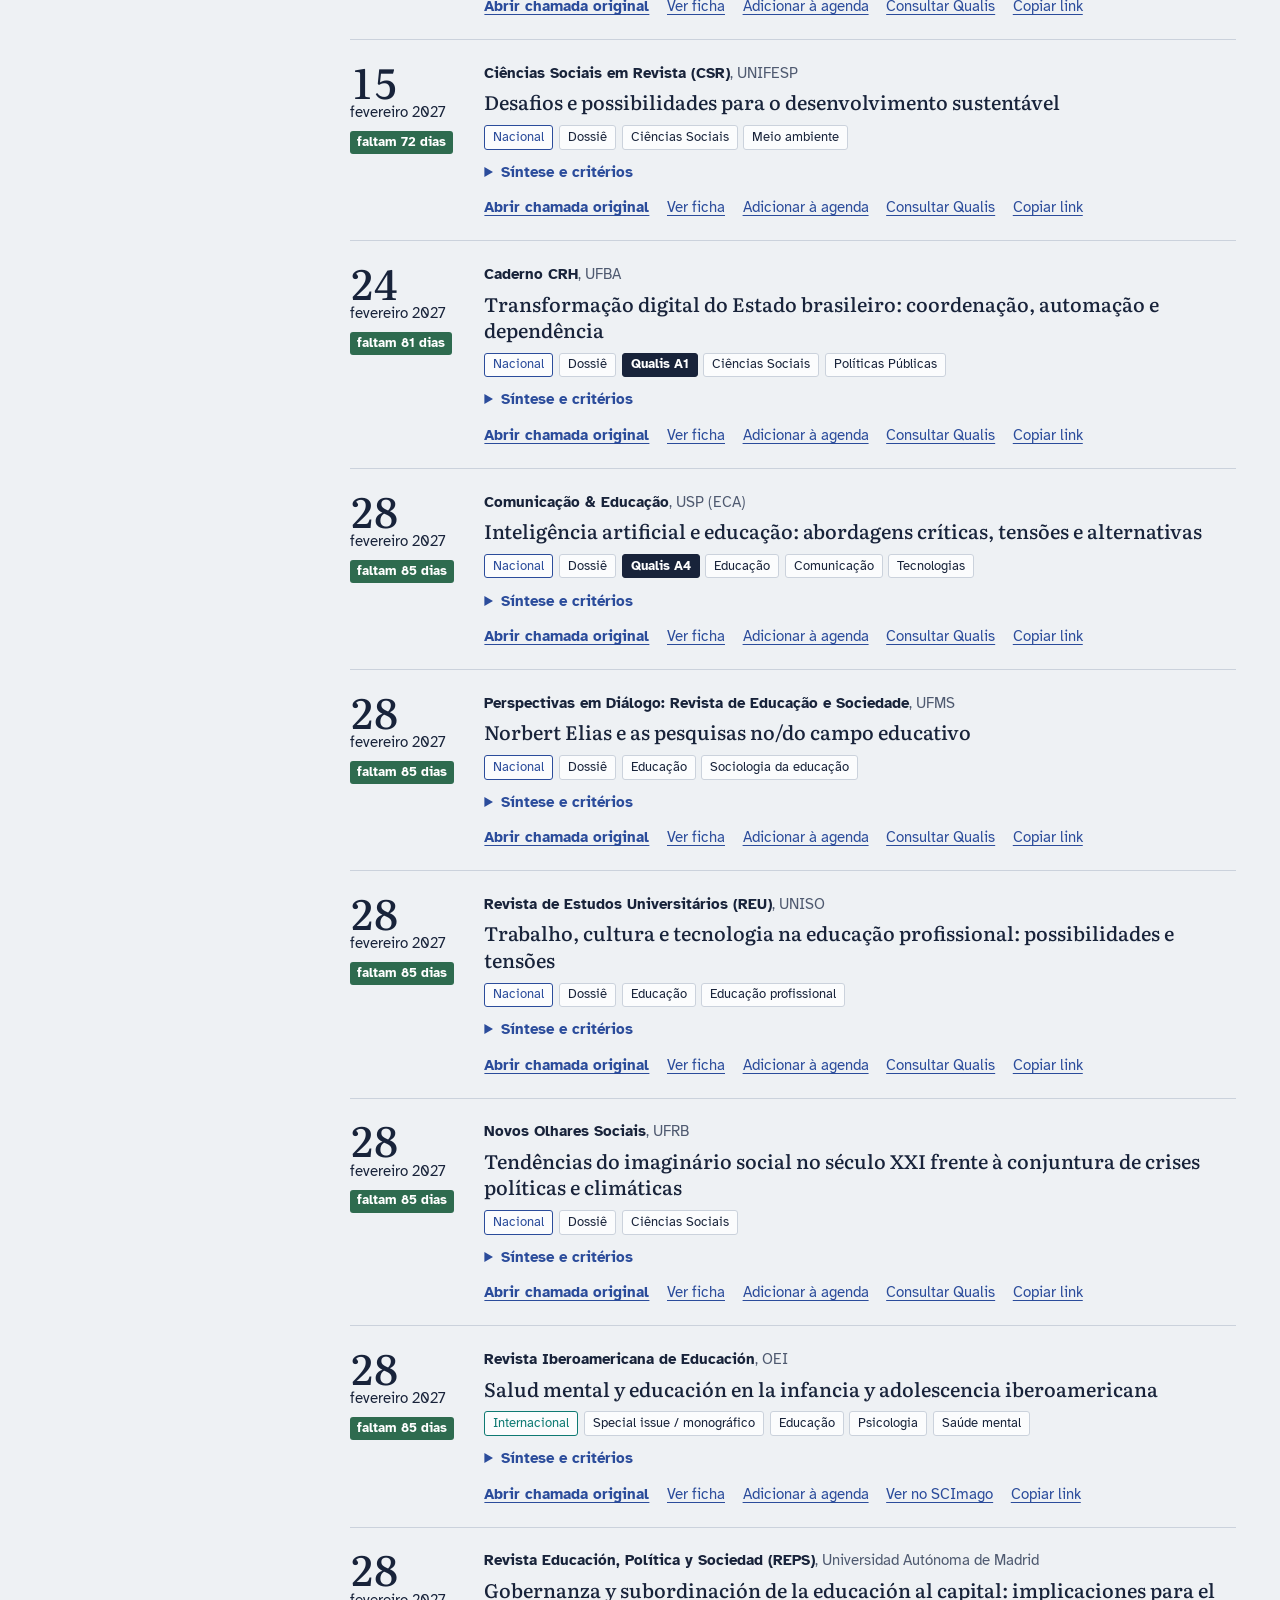
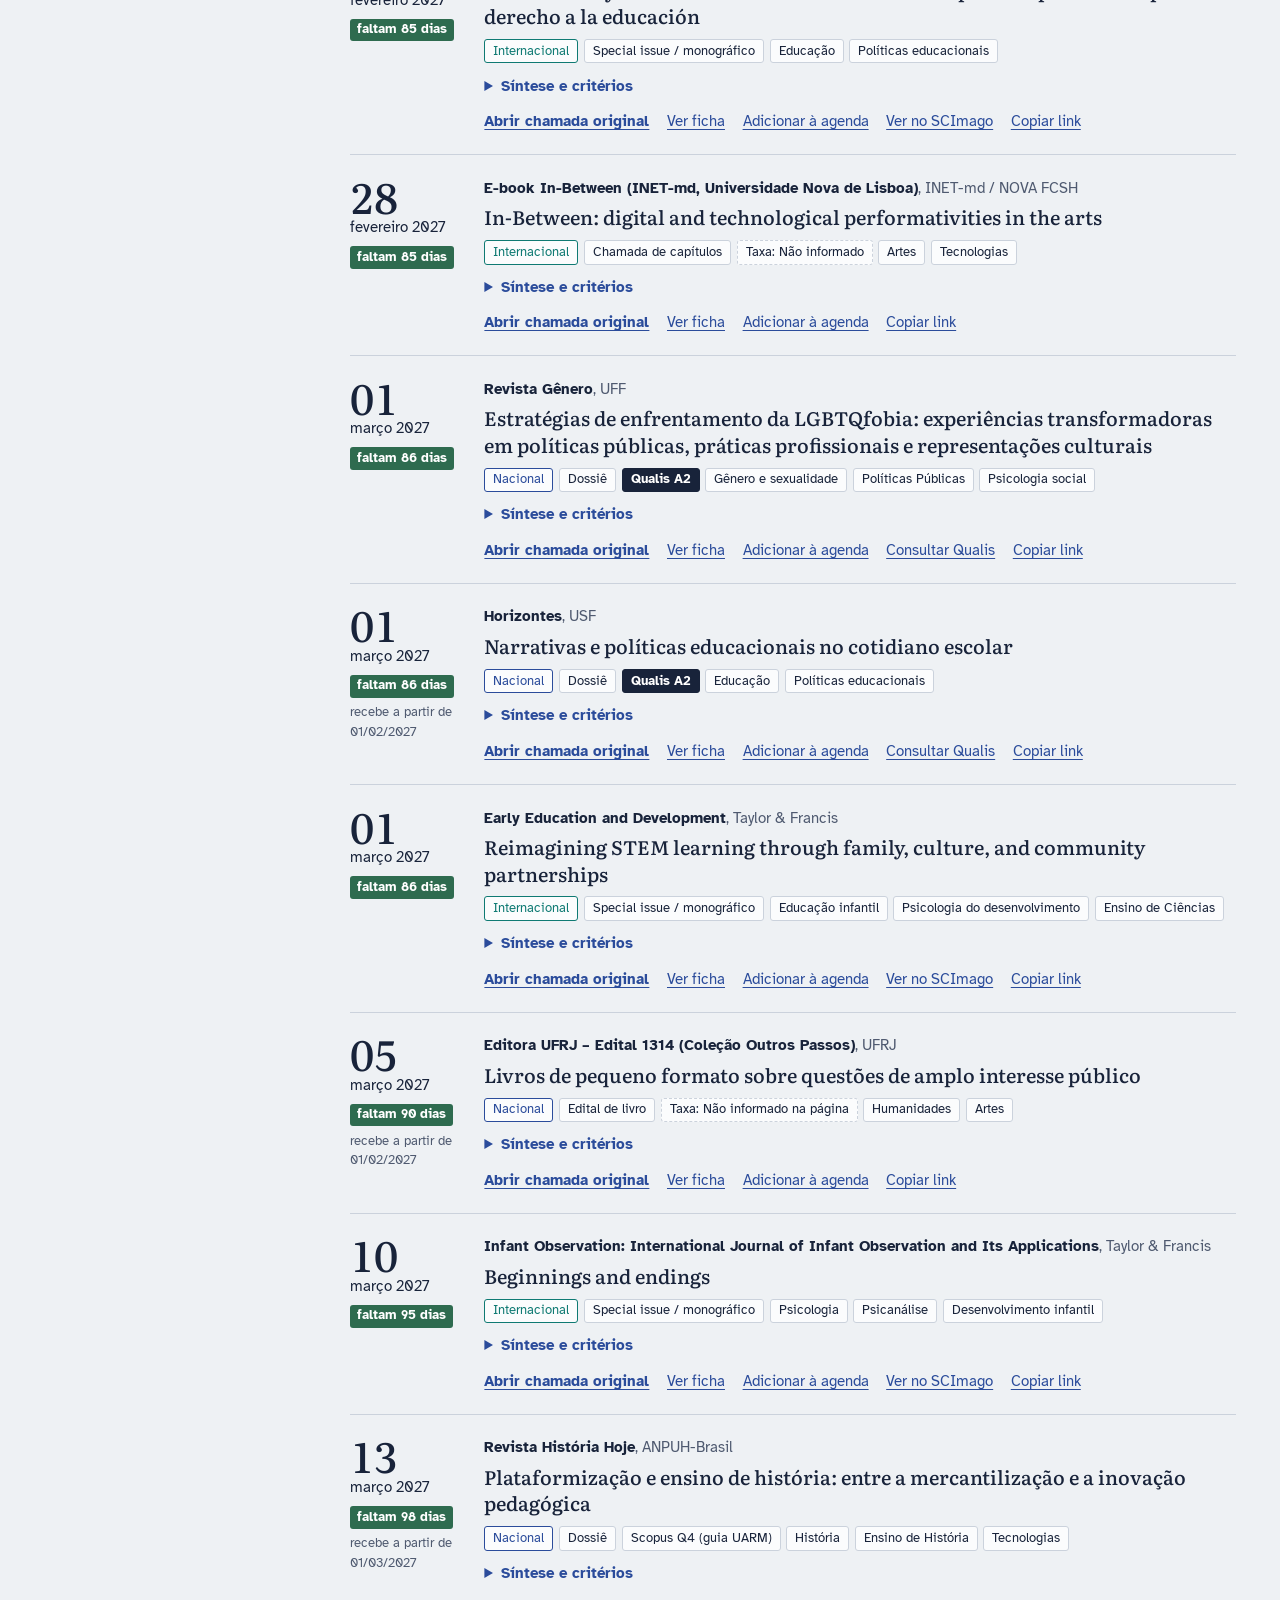
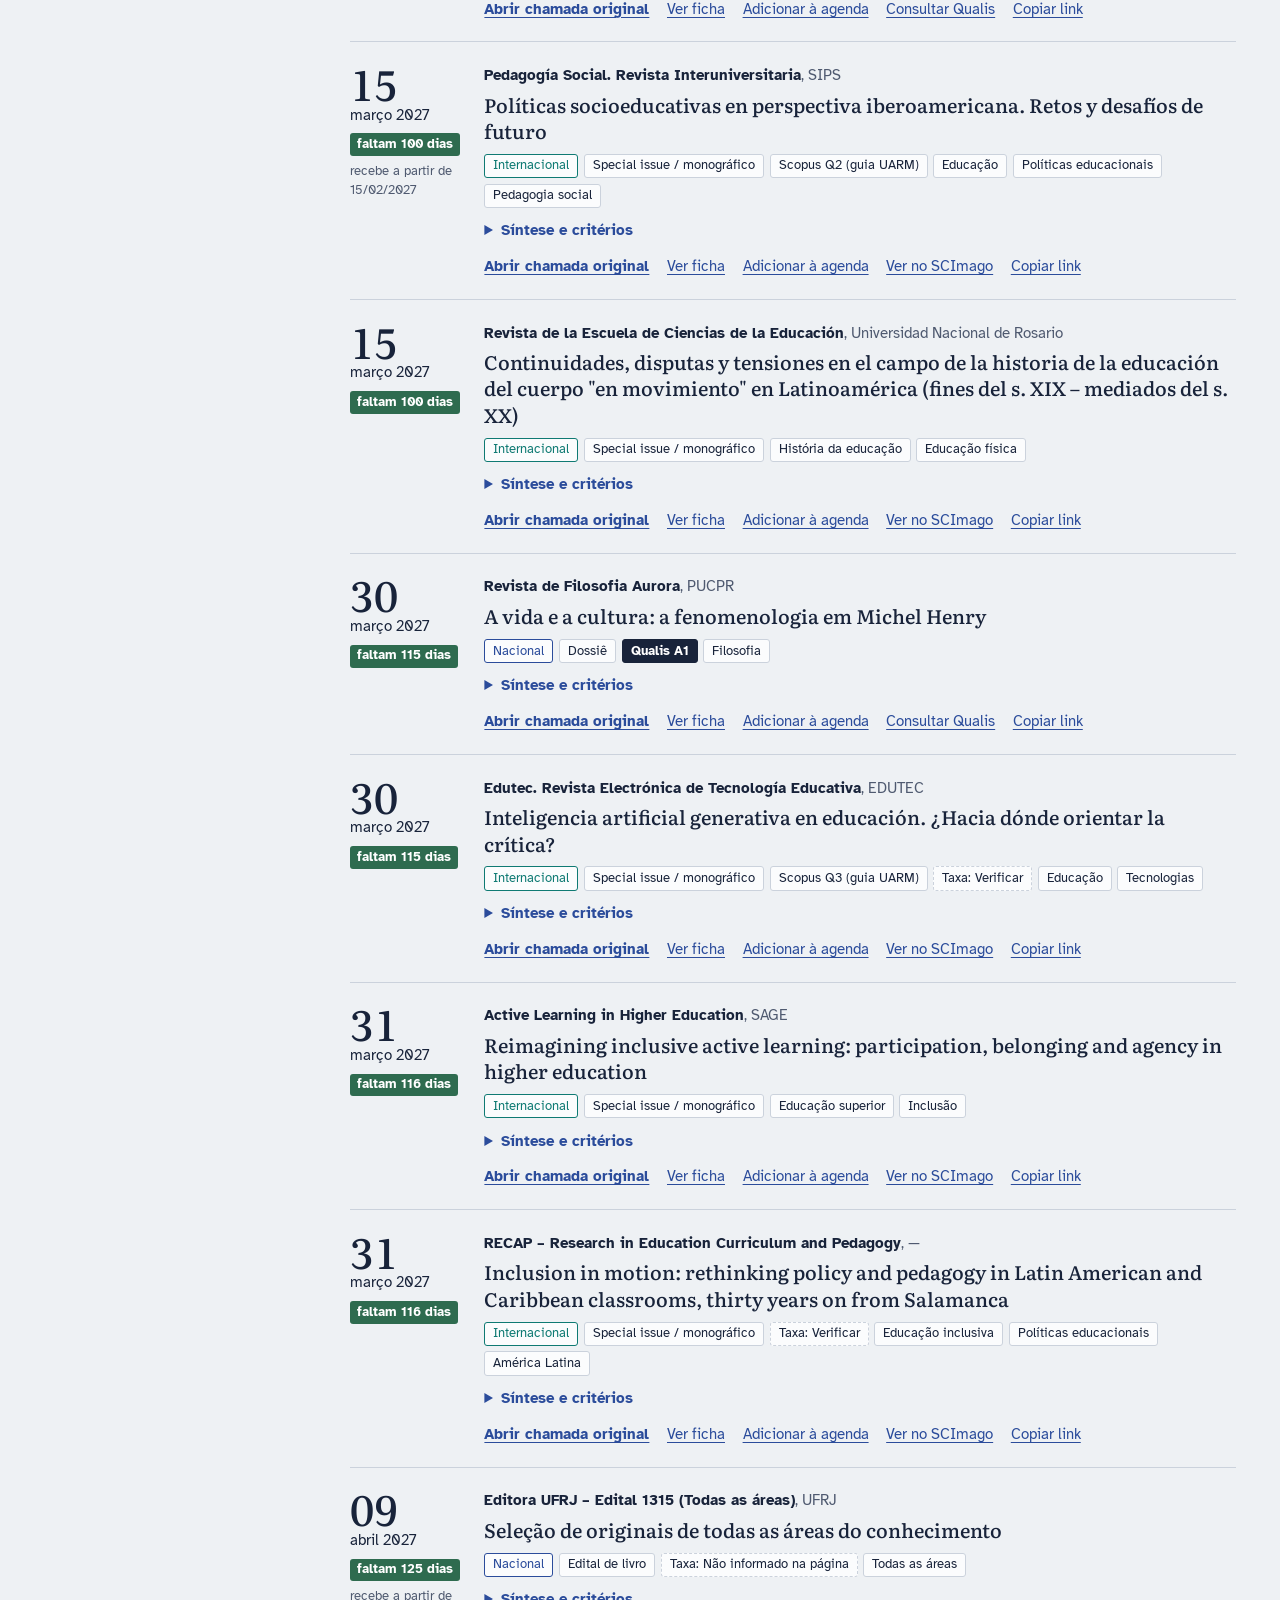
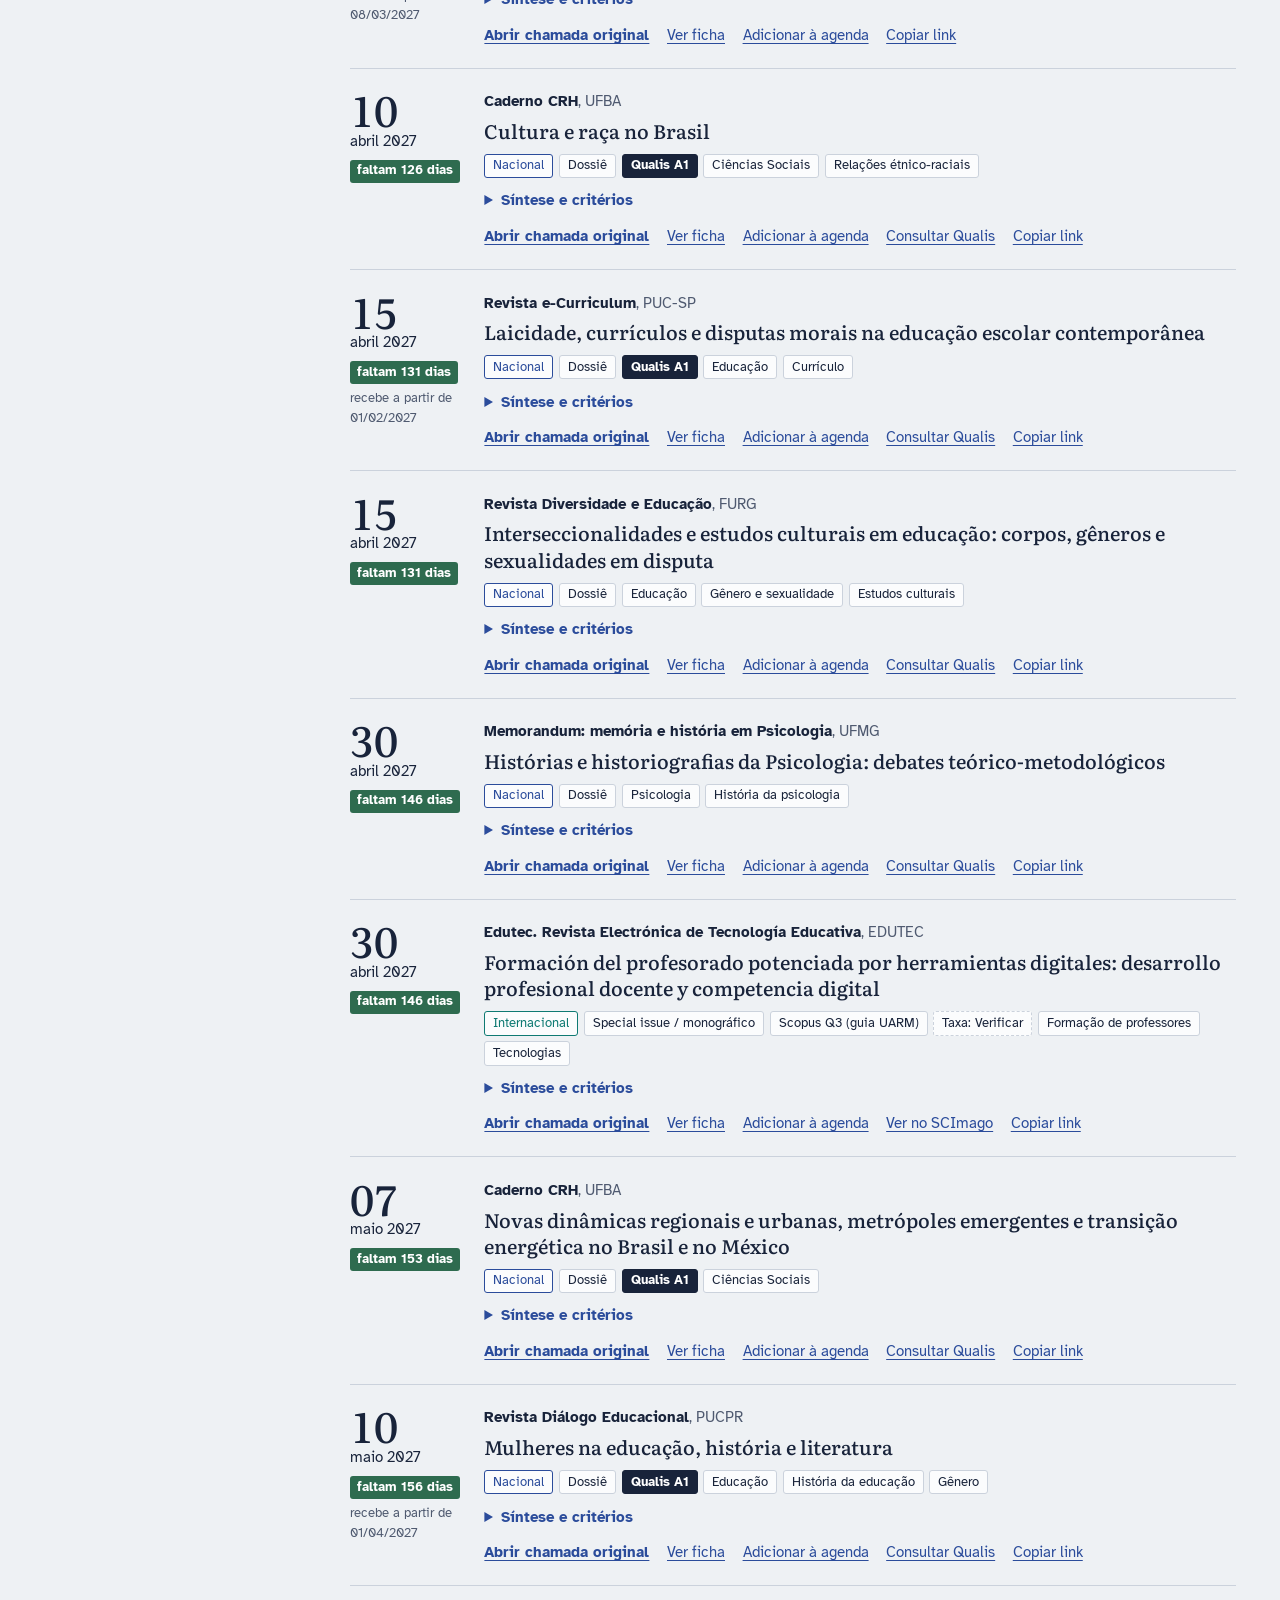
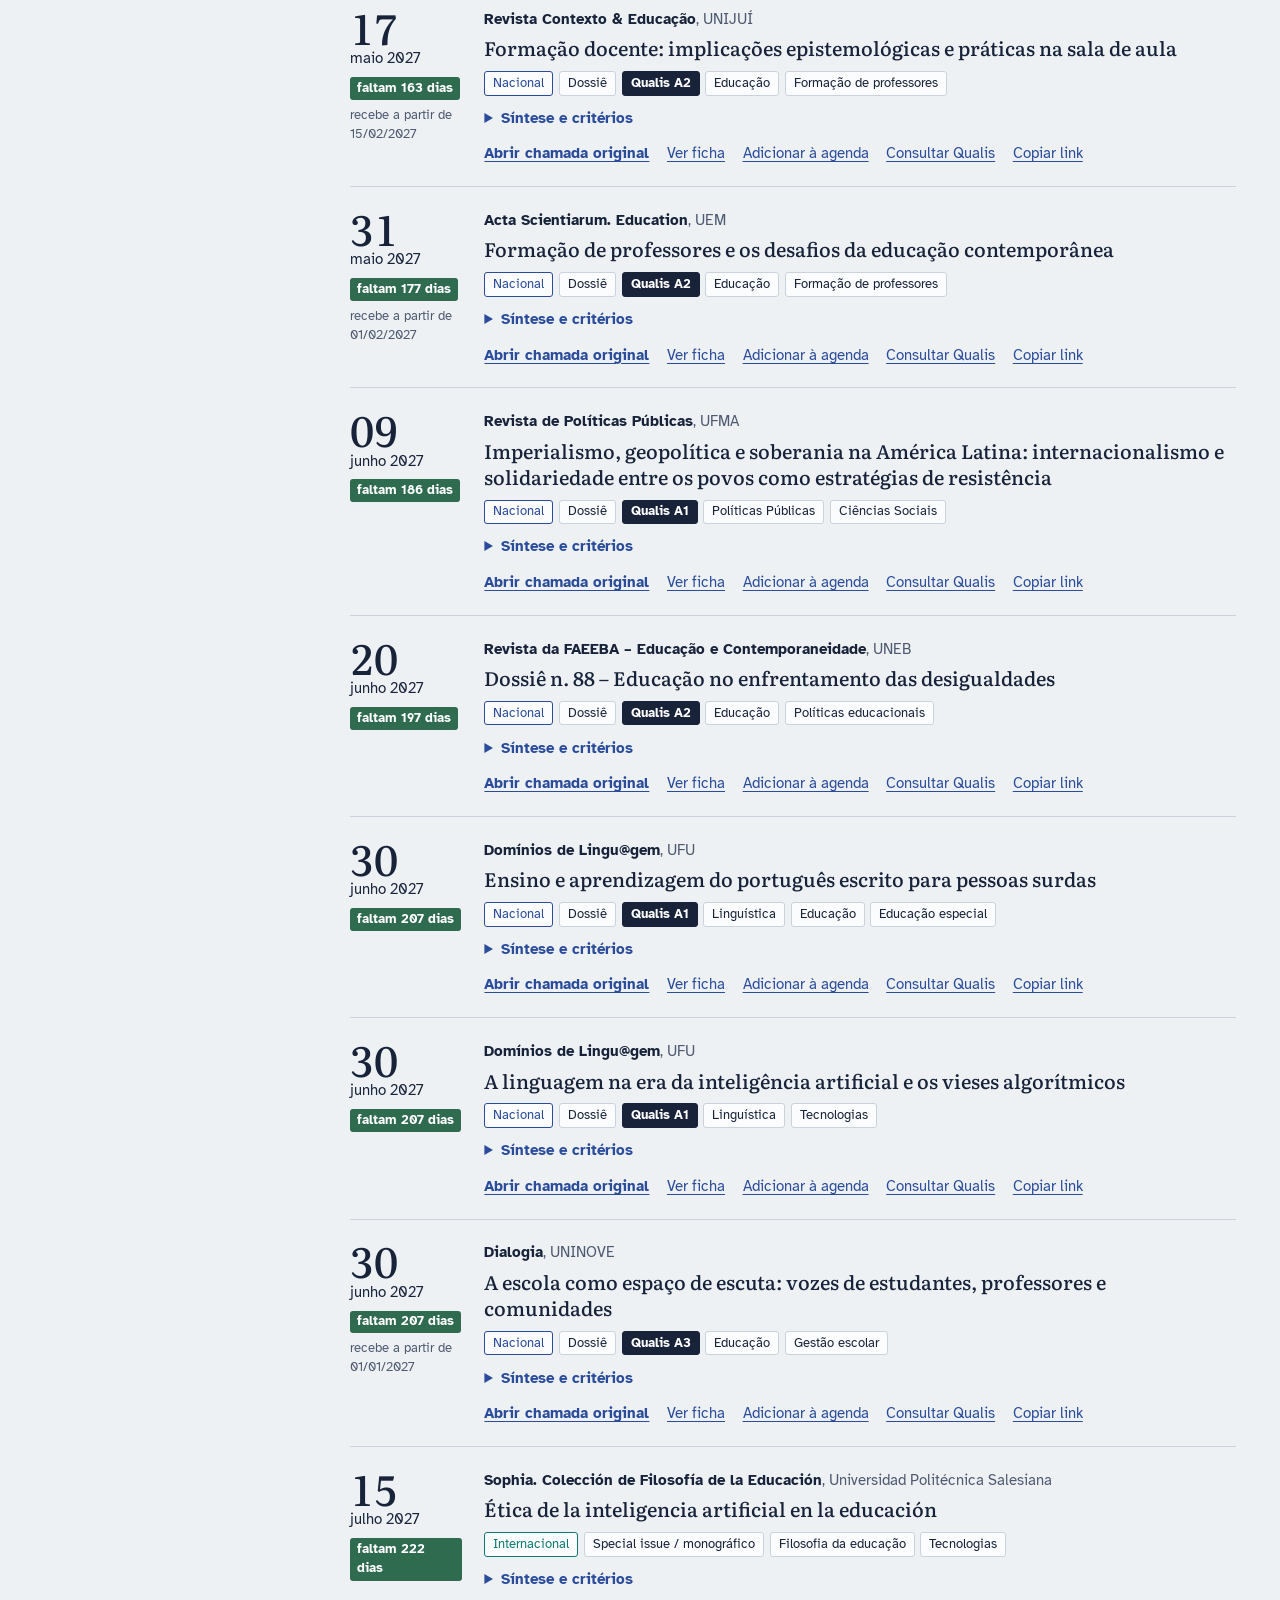
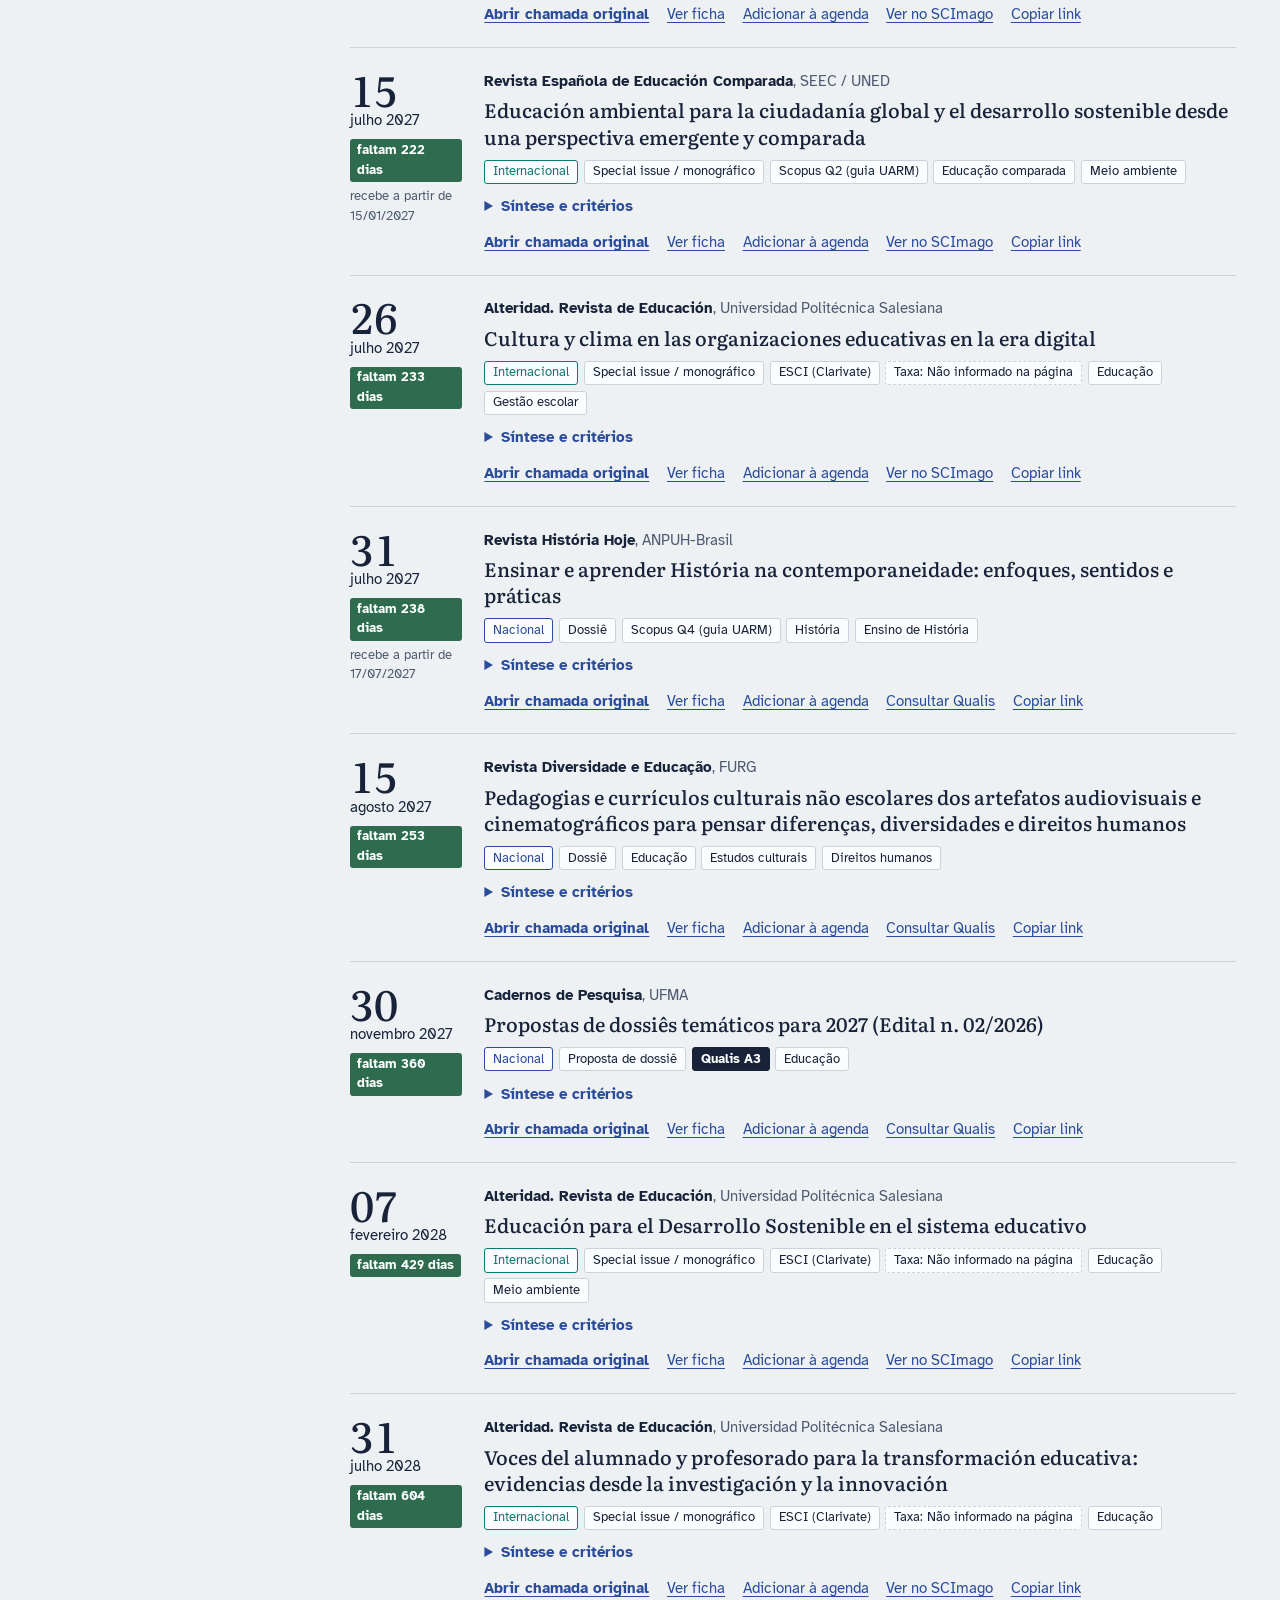
==== commit e13b722e: "Renomeia o site para Próximo Número Co-Authored-By: Claude Opus 5.5 <noreply@anthropic.com> Claude-S" ====
--- a/index.html
+++ b/index.html
@@ -3,7 +3,7 @@
 <head>
 <meta charset="utf-8">
 <meta name="viewport" content="width=device-width, initial-scale=1">
-<title>Prazo Aberto · dossiês, special issues e chamadas de livros em aberto</title>
+<title>Próximo Número · dossiês, special issues e chamadas de livros em aberto</title>
 <meta name="description" content="Dossiês, special issues e chamadas de livros com prazo aberto em Educação, Psicologia e Ciências Humanas e Sociais. Nacionais e internacionais, com Qualis, prazos, síntese e link para a chamada original.">
 <link rel="preconnect" href="https://fonts.googleapis.com">
 <link rel="preconnect" href="https://fonts.gstatic.com" crossorigin>
@@ -16,7 +16,7 @@
 <header class="topo">
   <div class="topo-inner">
     <div class="marca">
-      <h1>Prazo Aberto</h1>
+      <h1>Próximo Número</h1>
       <p class="lema">Dossiês, special issues e chamadas de livros em Educação, Psicologia e Ciências Humanas e Sociais. Só entra o que ainda está recebendo textos.</p>
     </div>
     <p class="status" id="status"></p>
@@ -126,7 +126,7 @@
 </dialog>
 
 <footer class="rodape">
-  <p>Prazo Aberto é um levantamento independente para pesquisadores. Confira prazos e normas na chamada original antes de submeter.</p>
+  <p>Próximo Número é um levantamento independente para pesquisadores. Confira prazos e normas na chamada original antes de submeter.</p>
 </footer>
 
 <script src="data.js"></script>
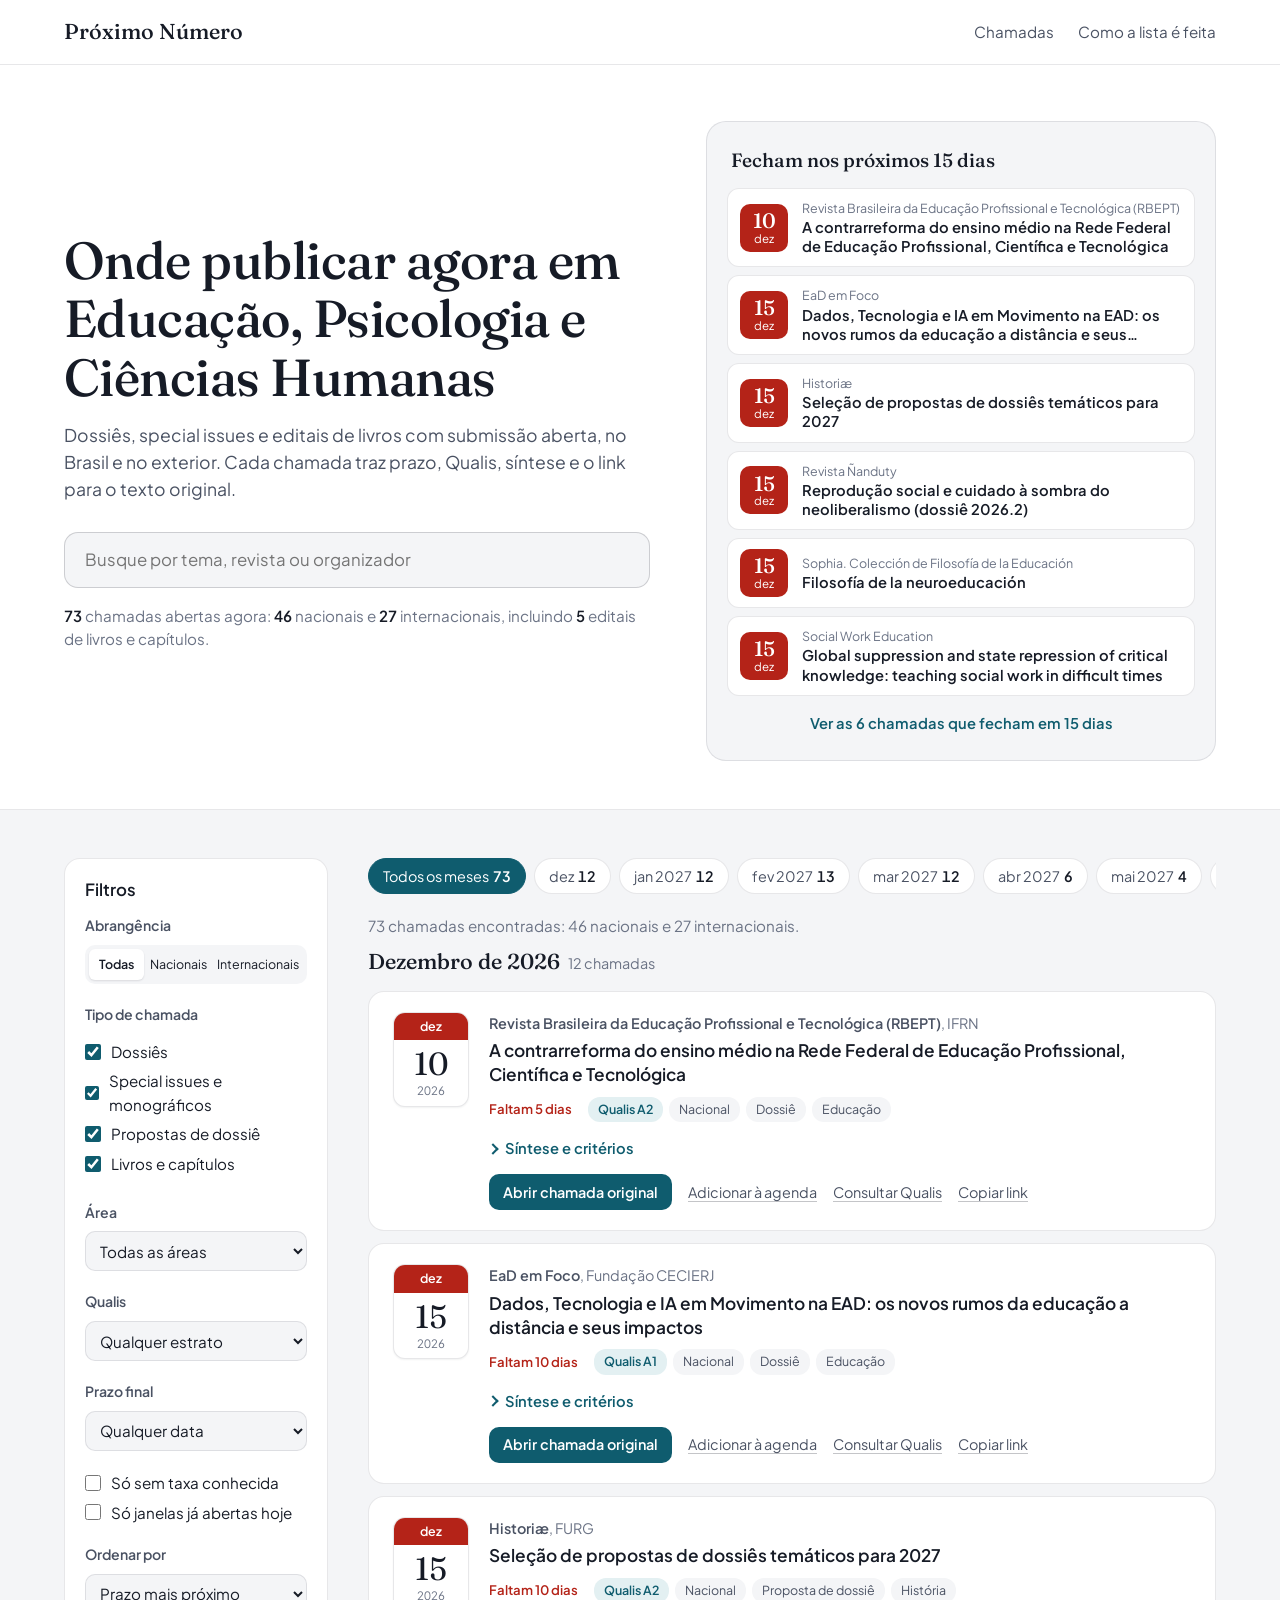
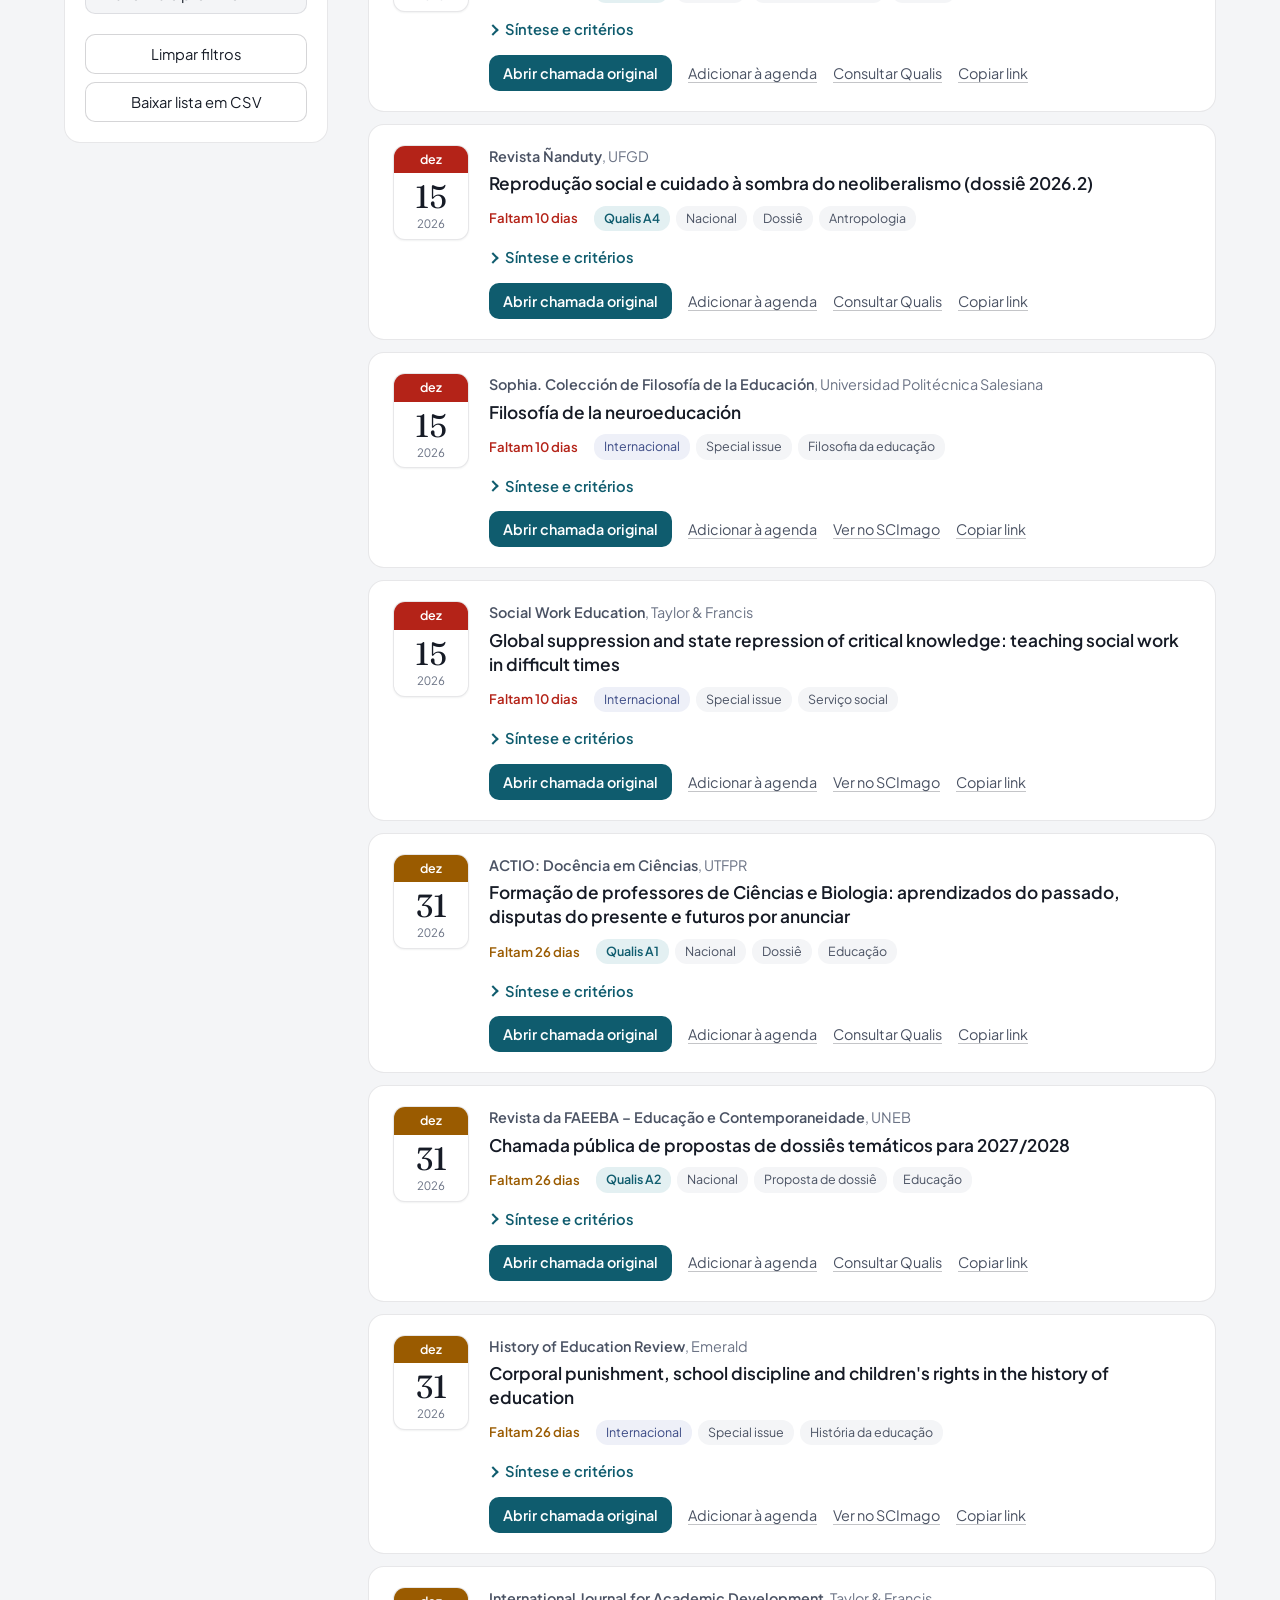
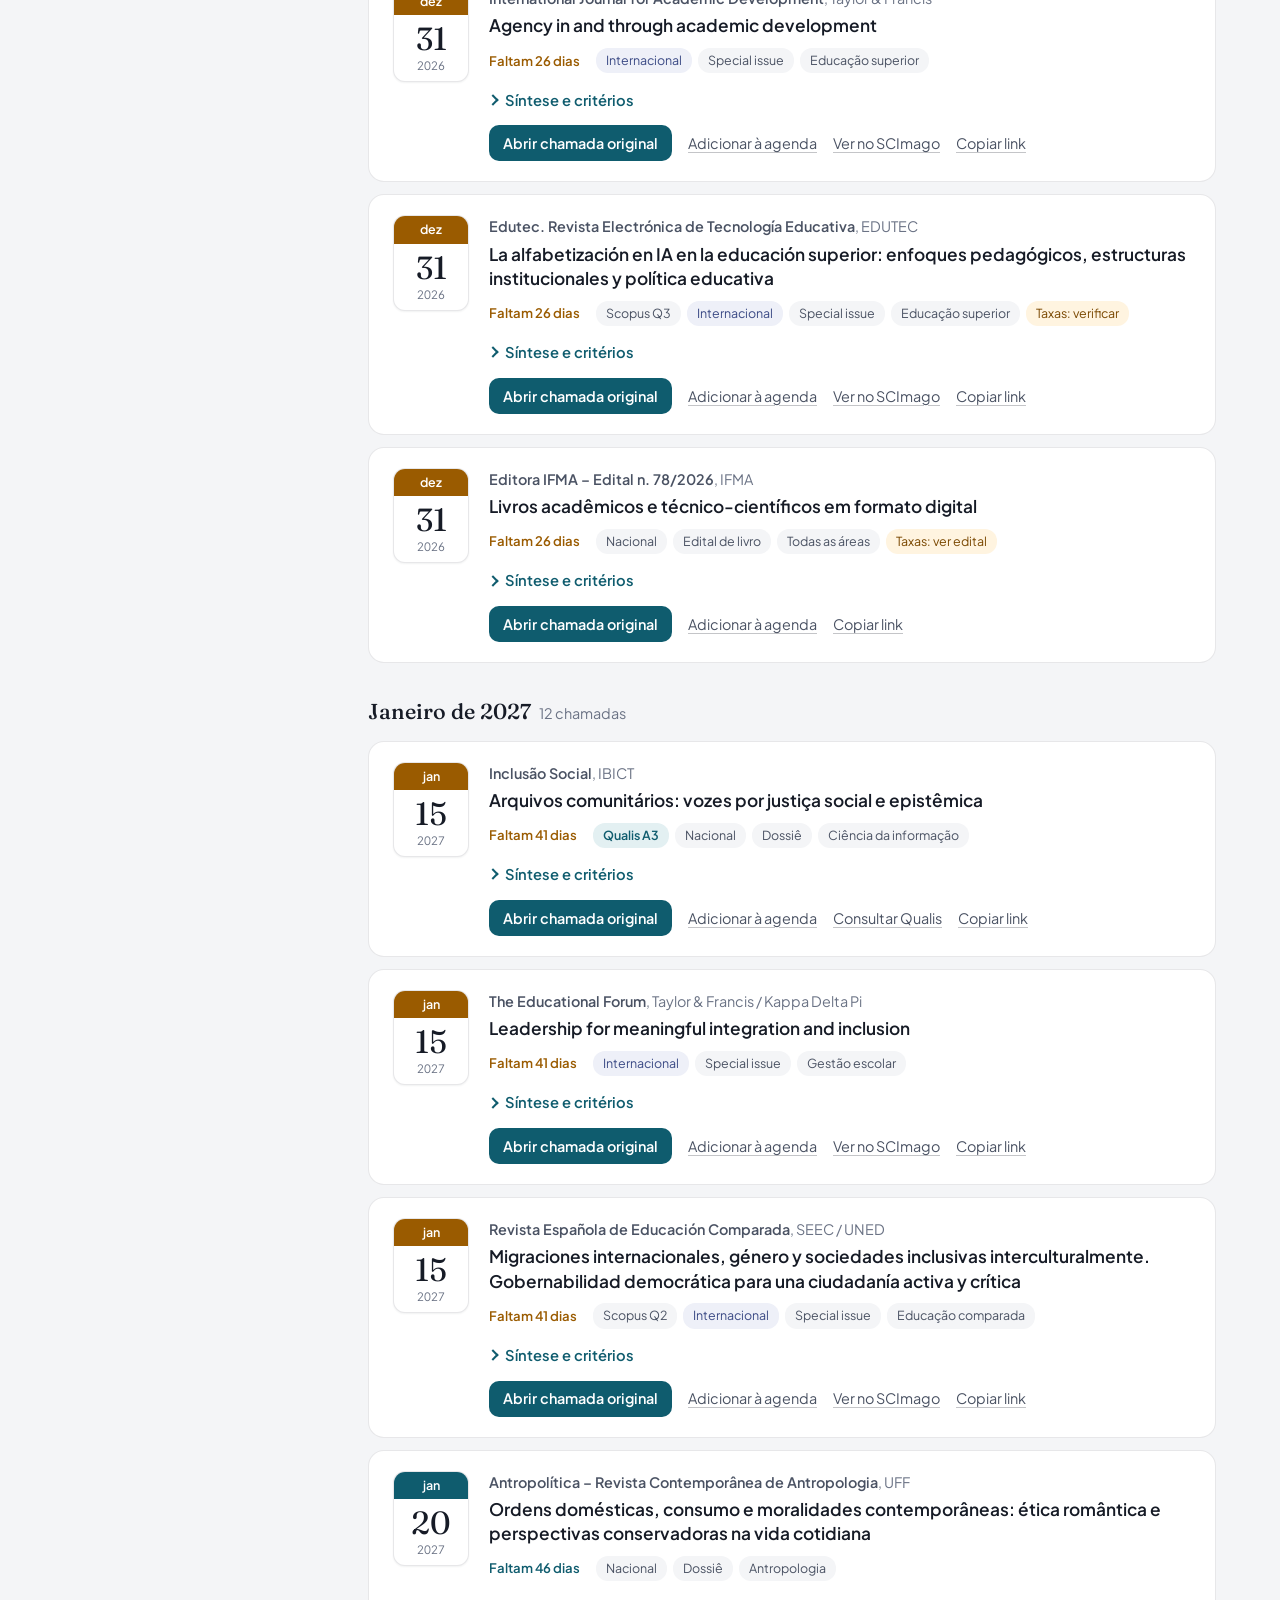
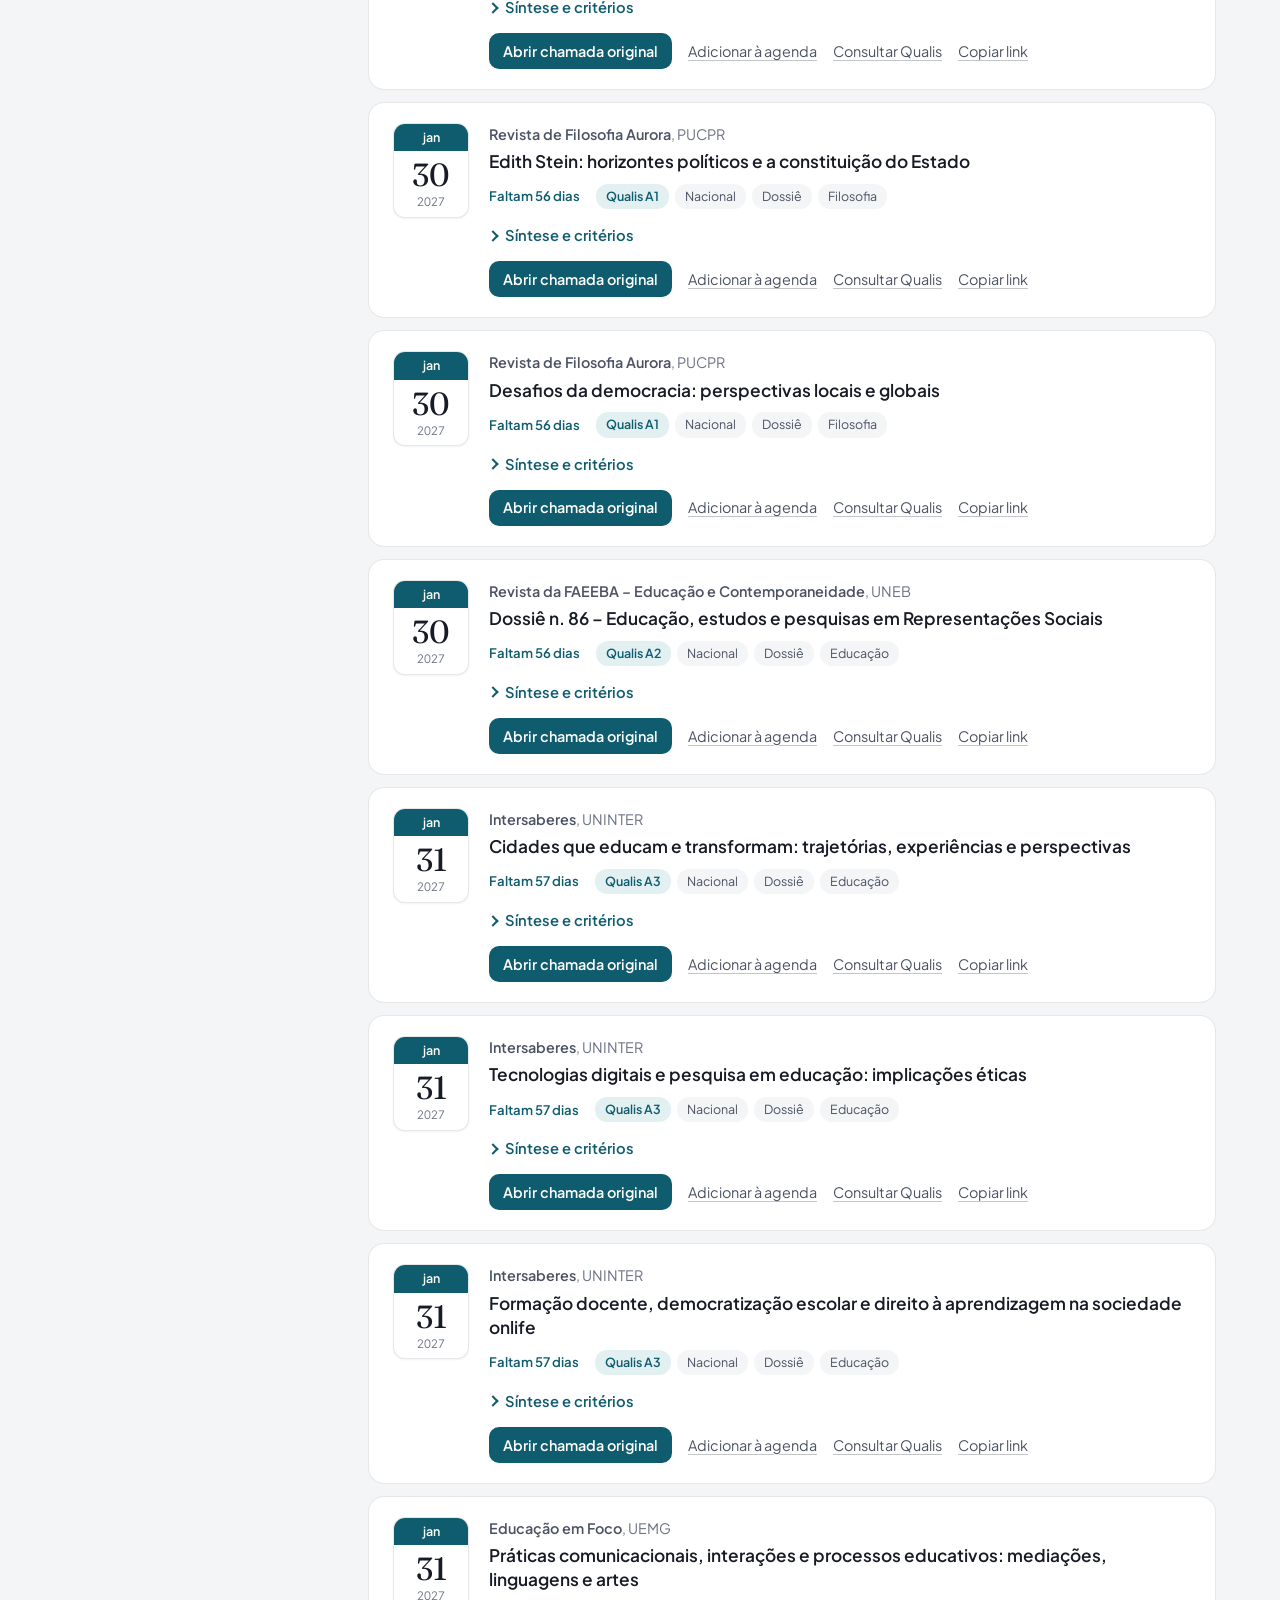
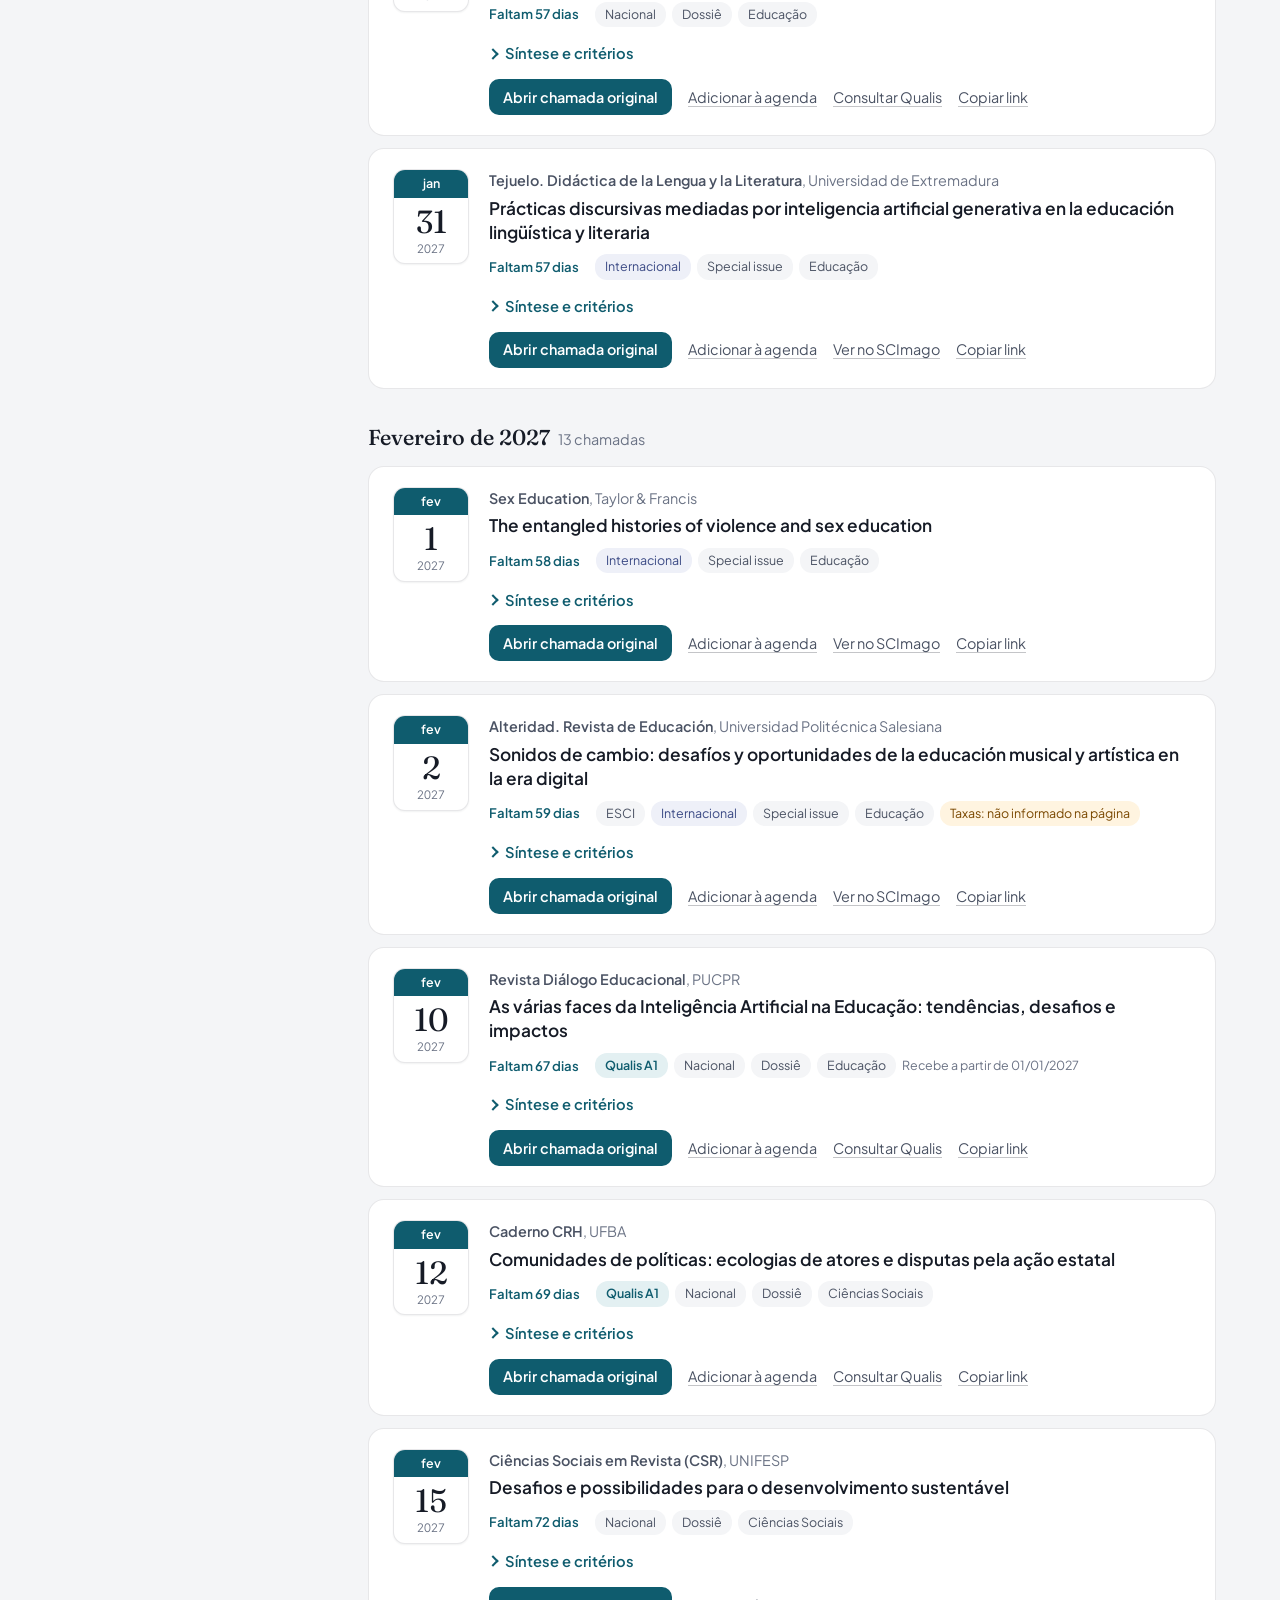
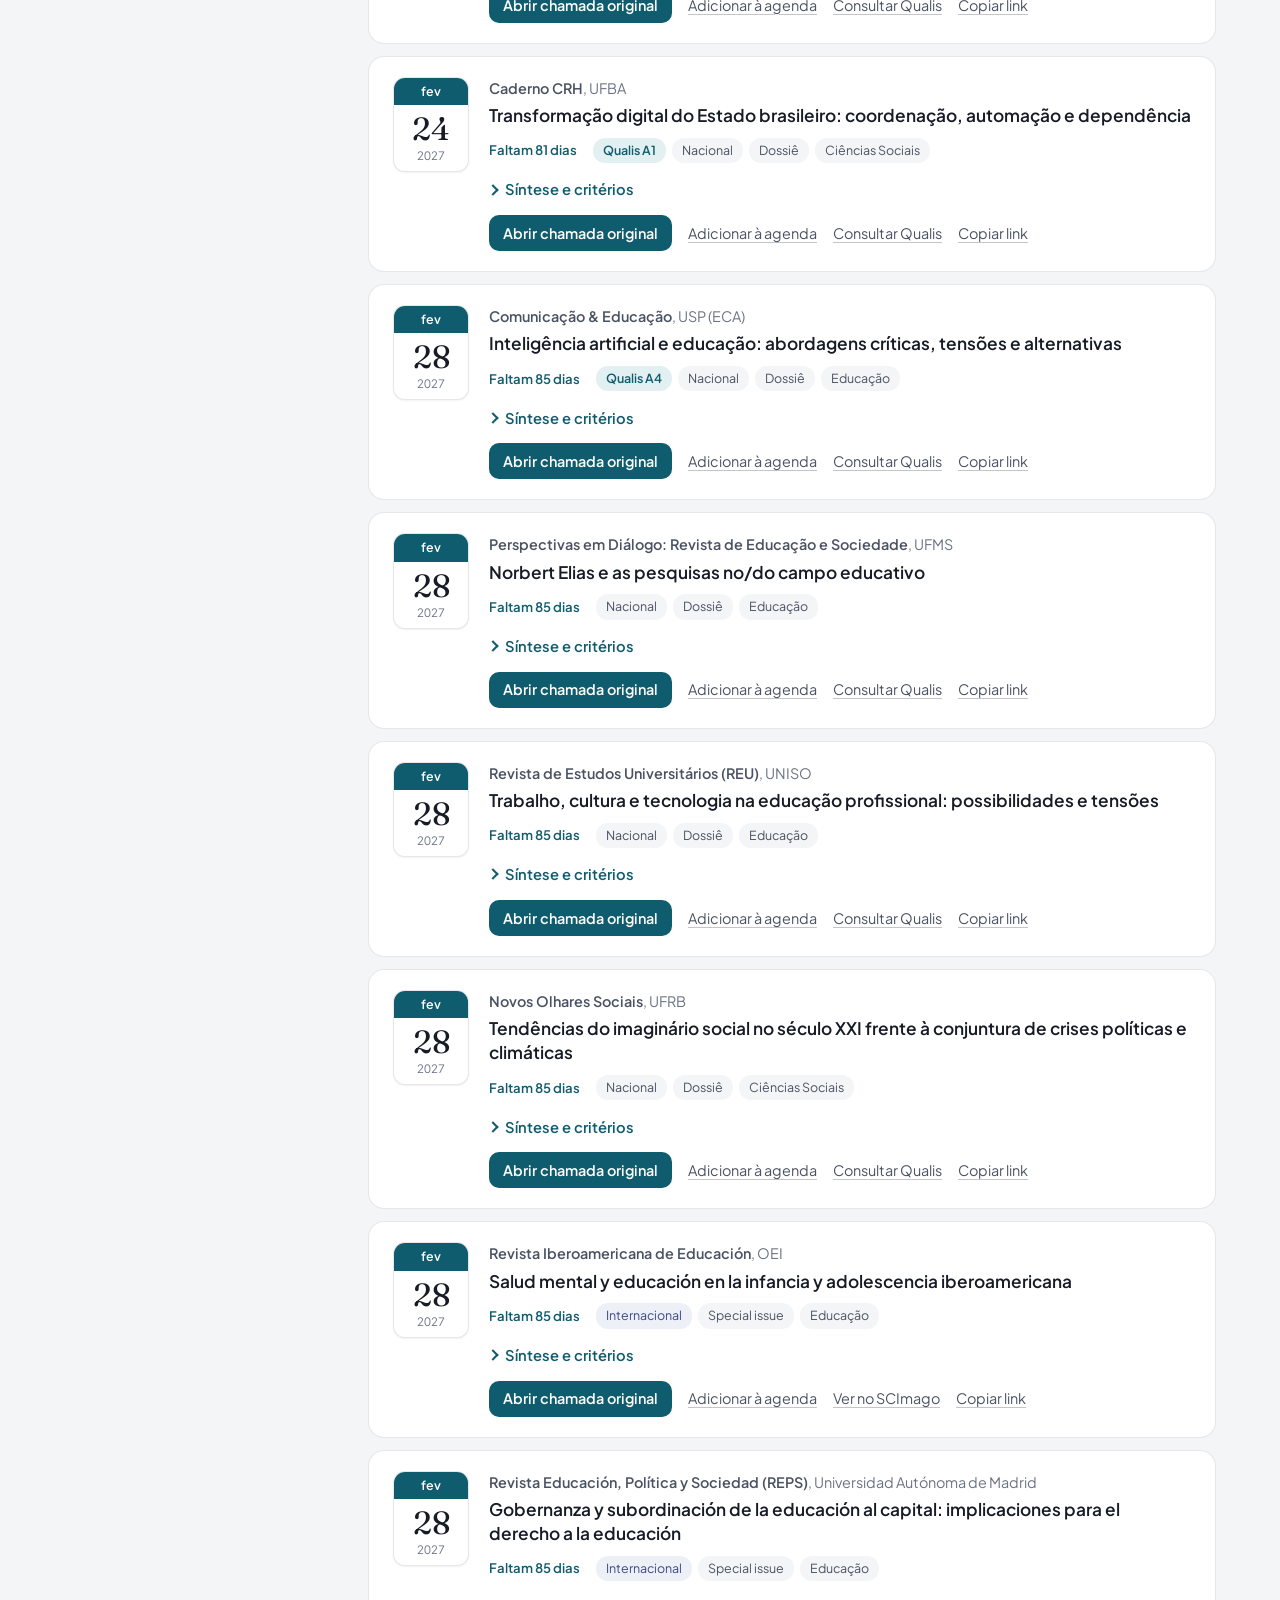
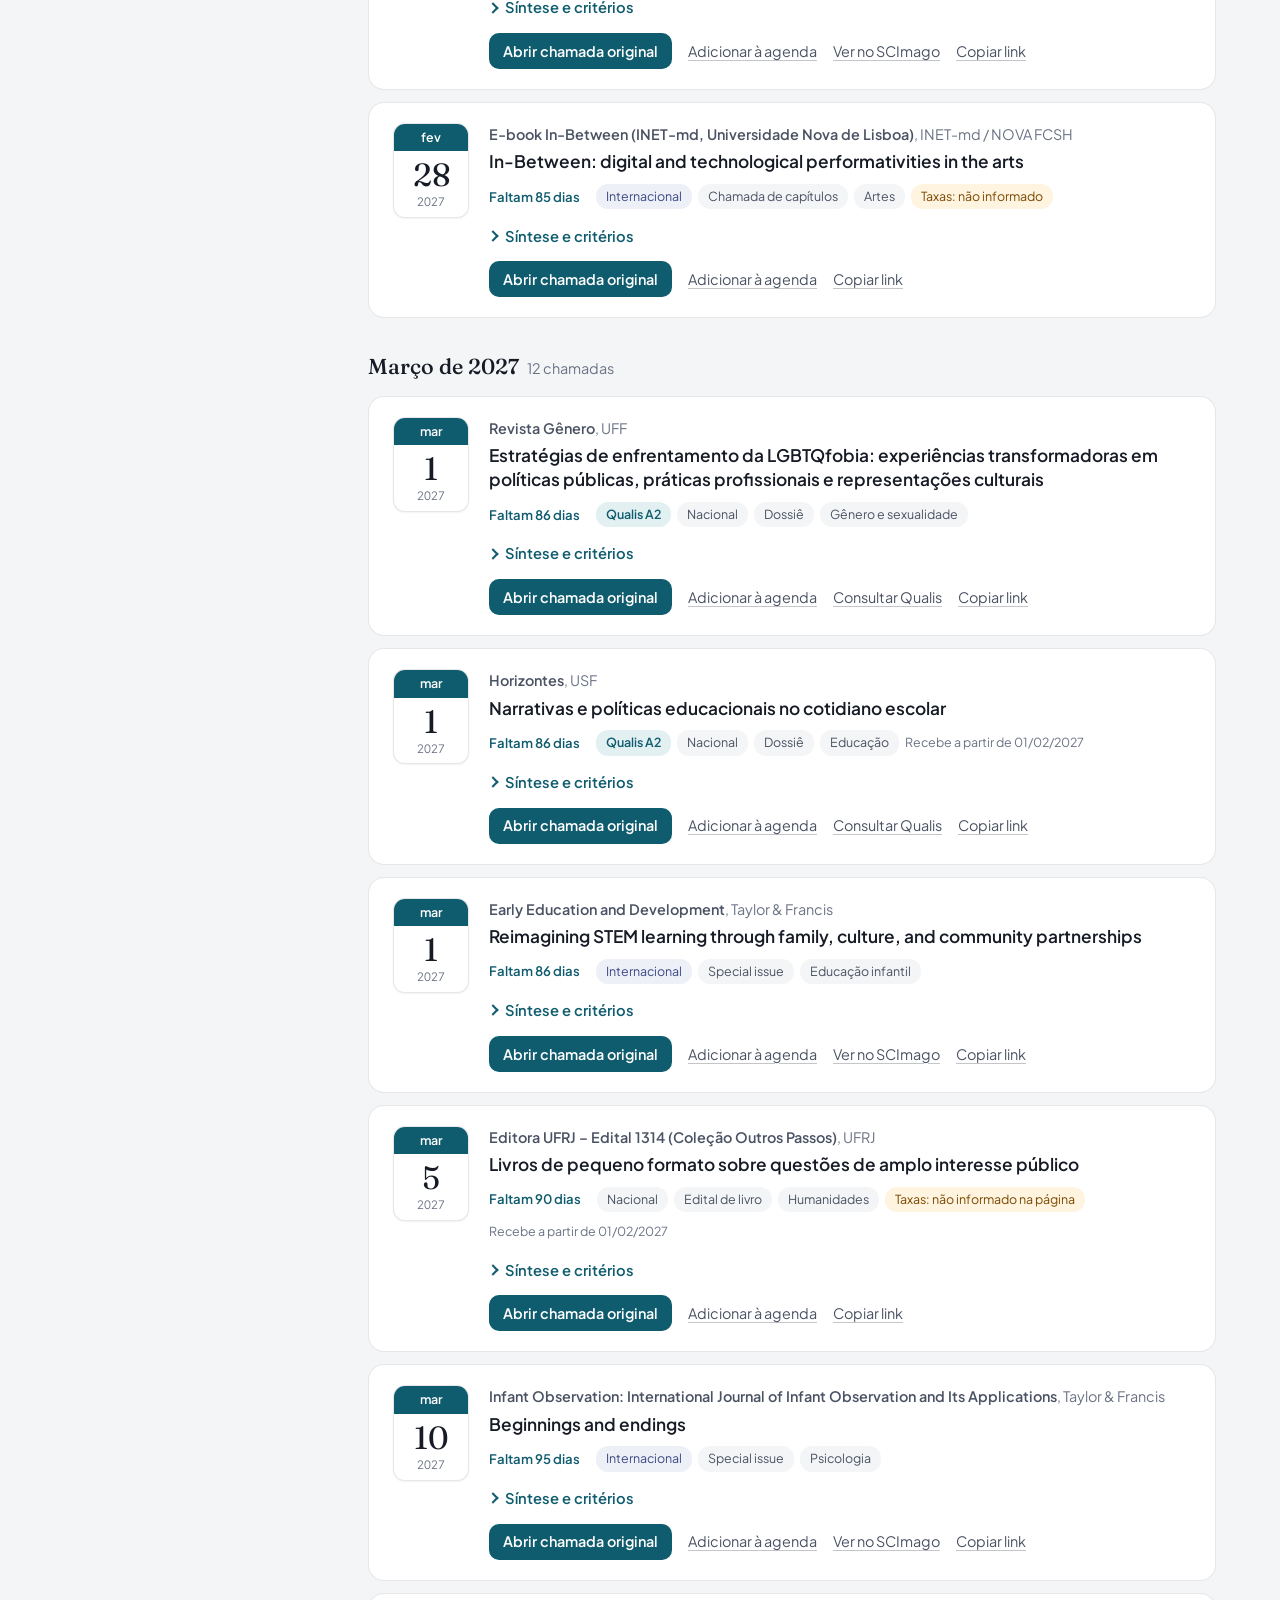
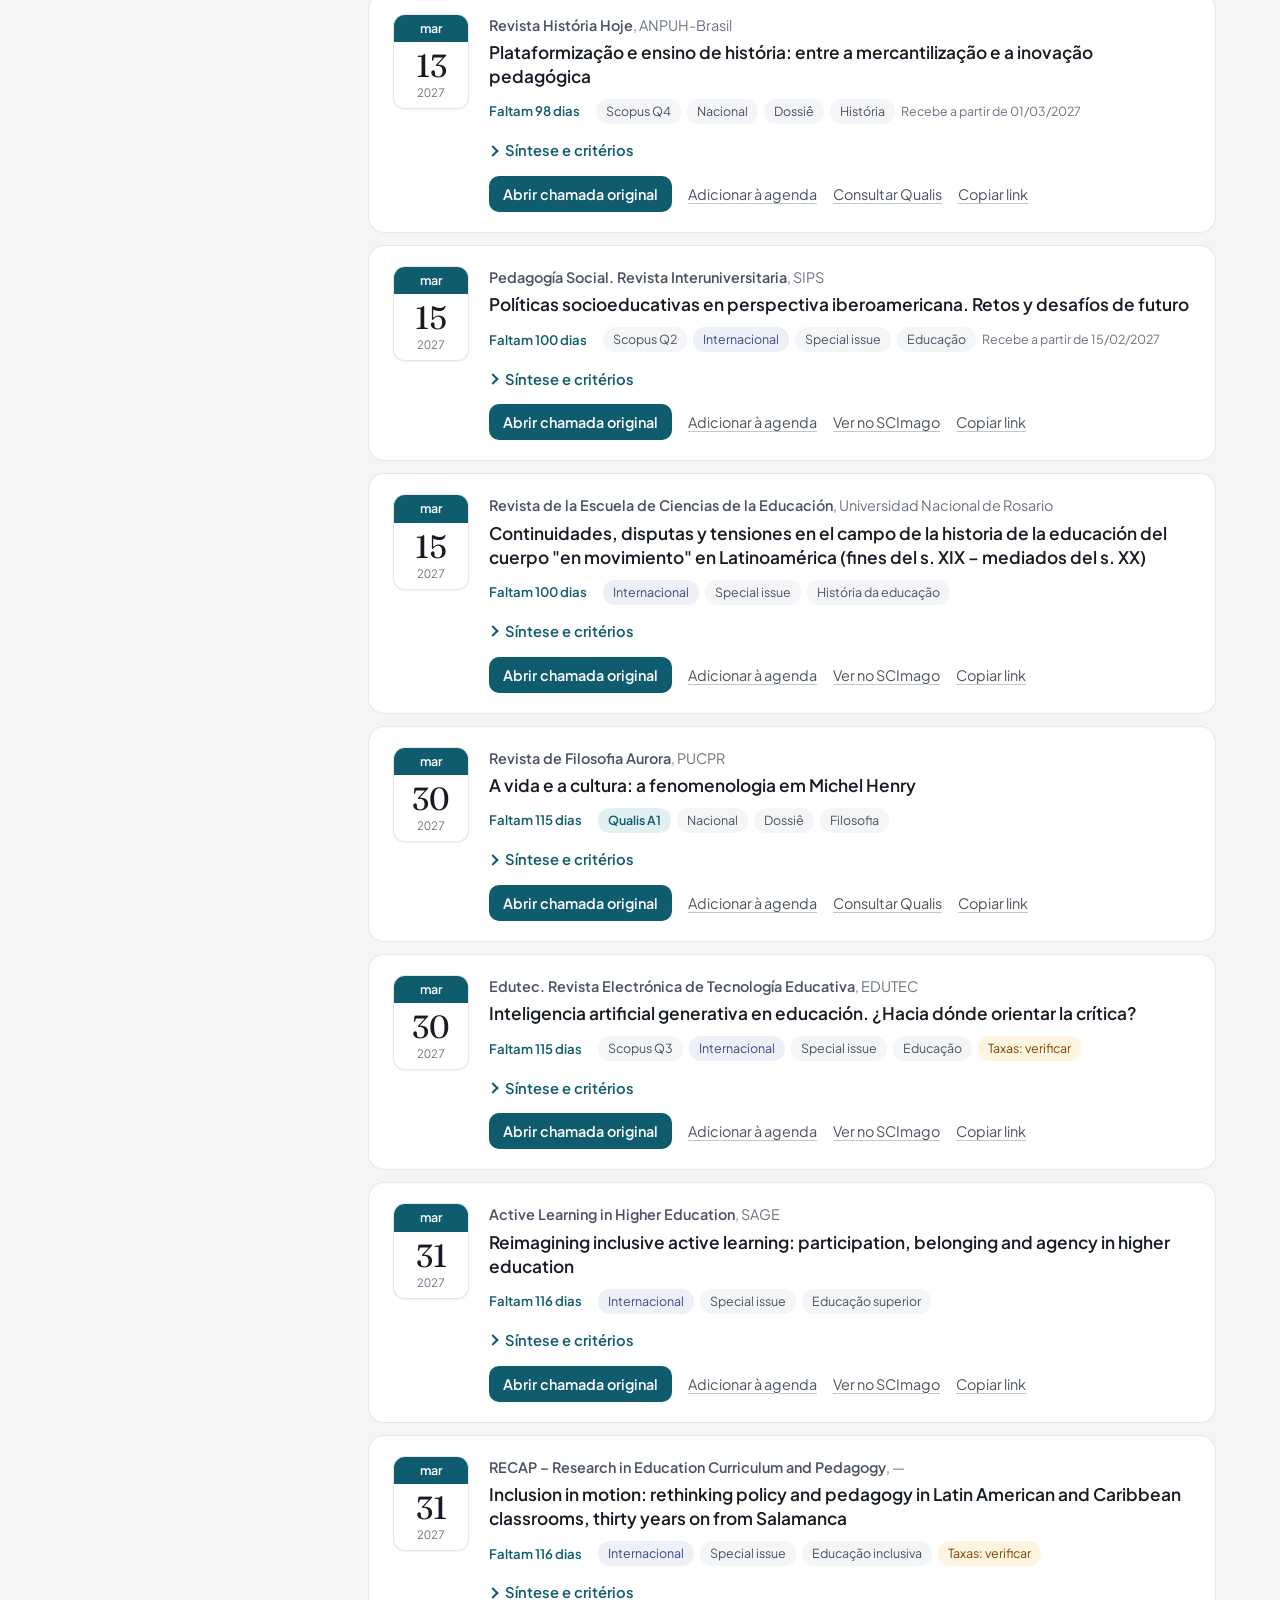
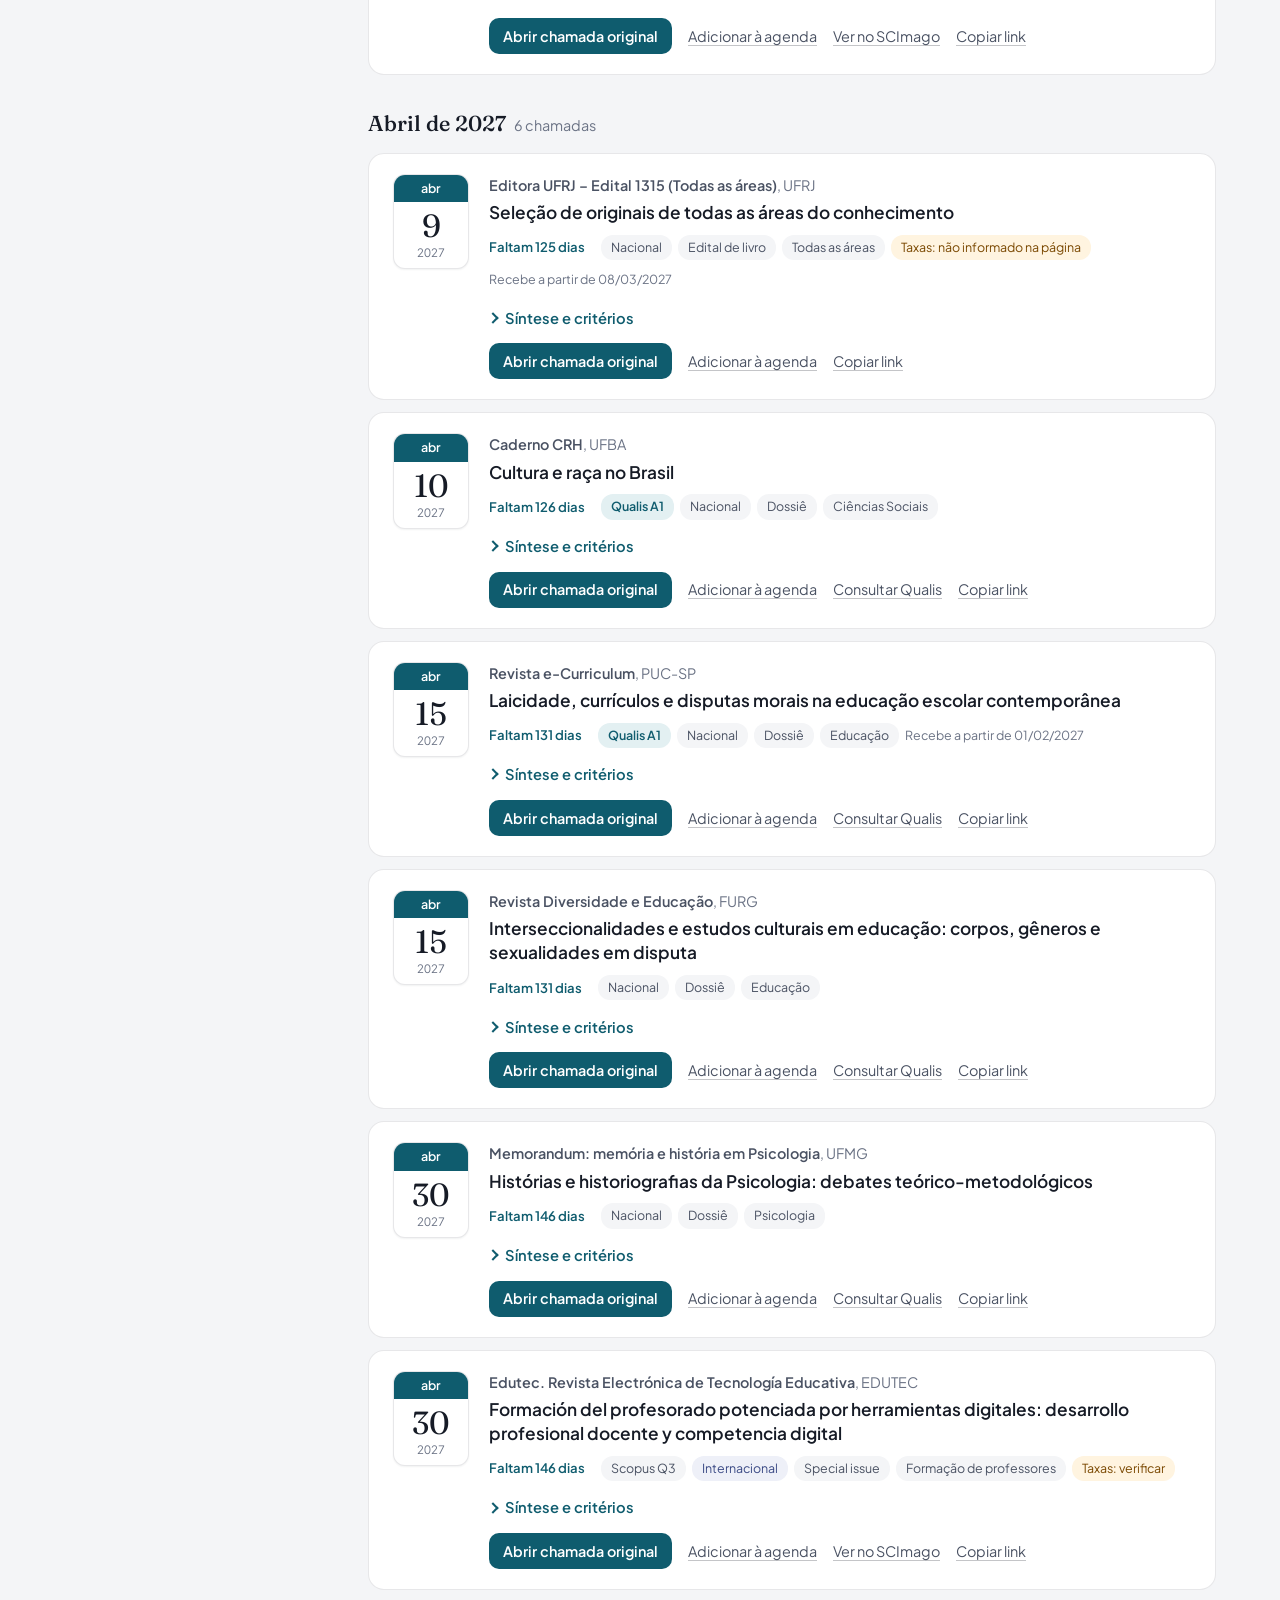
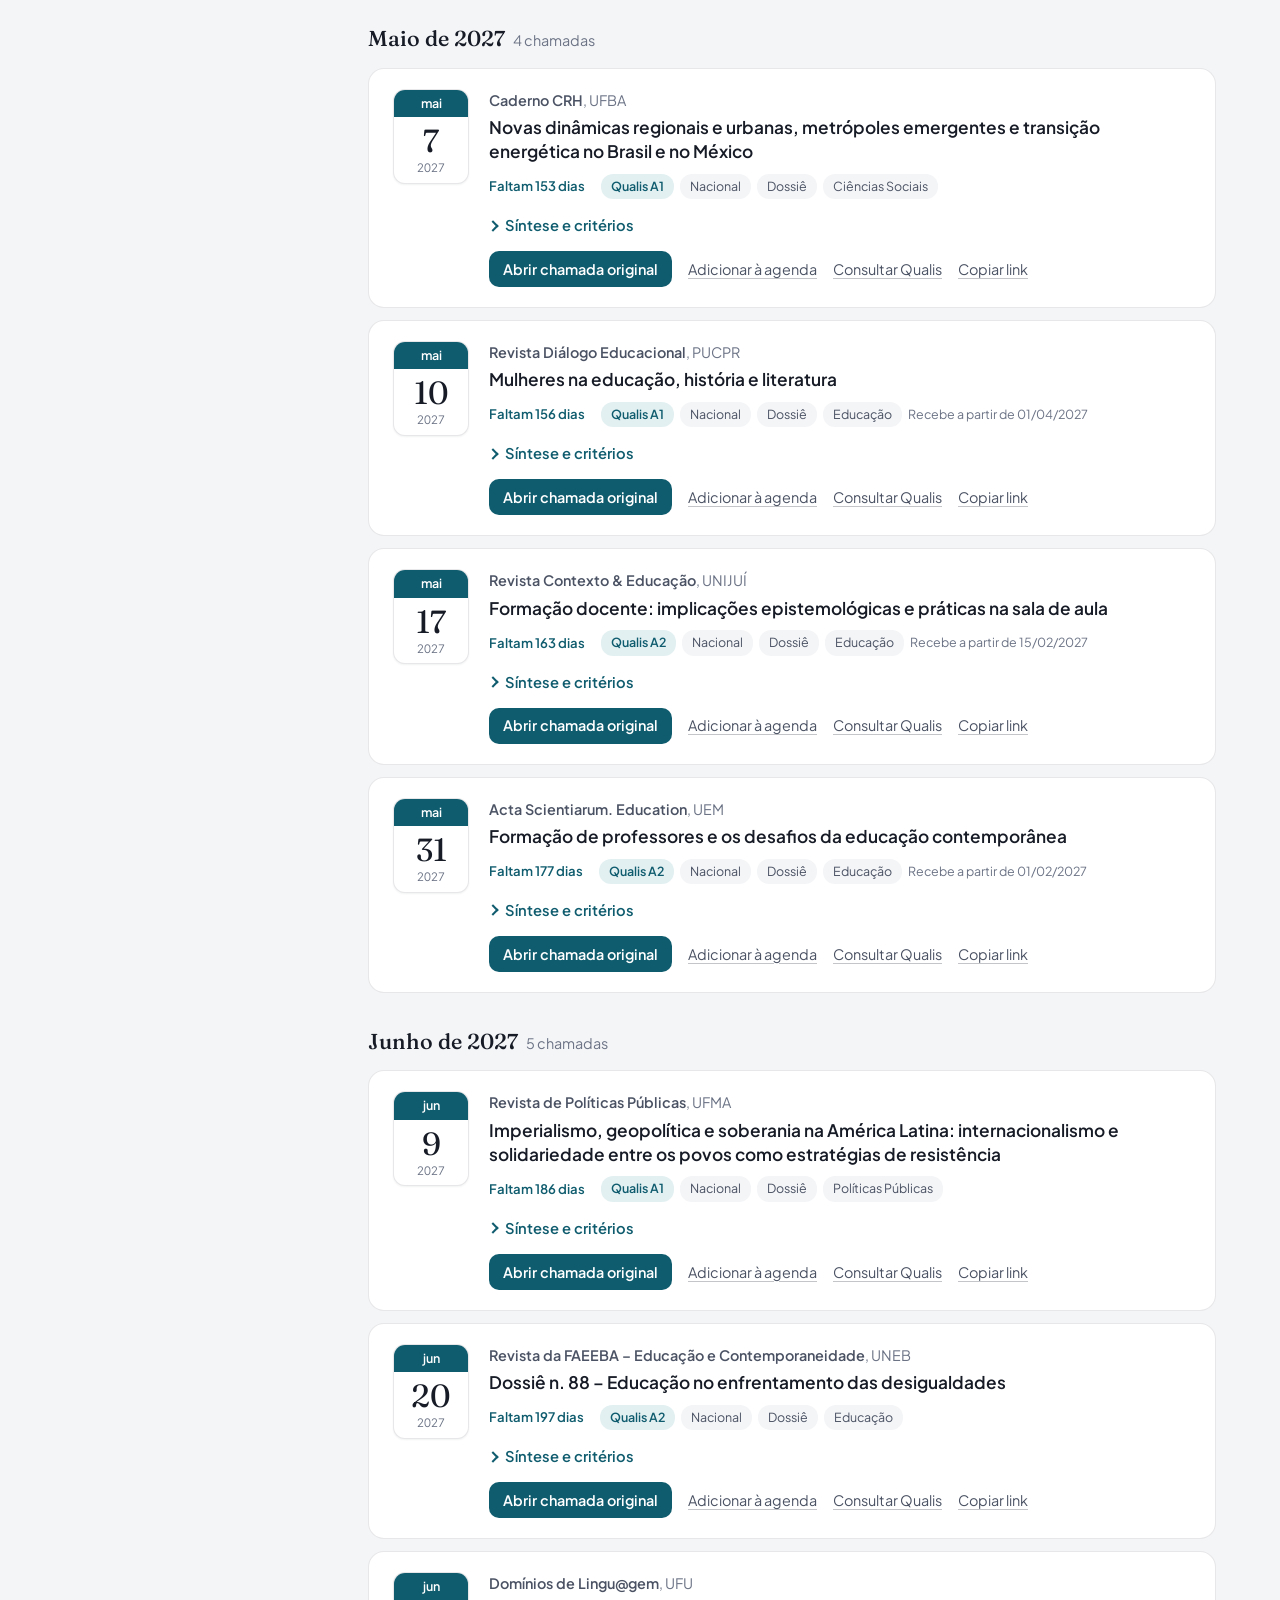
==== commit 26aad282: "Novo visual: agenda de prazos no topo, lista agrupada por mês, seletor de meses e folhinhas de calen" ====
--- a/index.html
+++ b/index.html
@@ -3,130 +3,155 @@
 <head>
 <meta charset="utf-8">
 <meta name="viewport" content="width=device-width, initial-scale=1">
-<title>Próximo Número · dossiês, special issues e chamadas de livros em aberto</title>
+<title>Próximo Número · chamadas abertas para publicar</title>
 <meta name="description" content="Dossiês, special issues e chamadas de livros com prazo aberto em Educação, Psicologia e Ciências Humanas e Sociais. Nacionais e internacionais, com Qualis, prazos, síntese e link para a chamada original.">
 <link rel="preconnect" href="https://fonts.googleapis.com">
 <link rel="preconnect" href="https://fonts.gstatic.com" crossorigin>
-<link href="https://fonts.googleapis.com/css2?family=Atkinson+Hyperlegible:ital,wght@0,400;0,700;1,400&family=Literata:opsz,wght@7..72,400;7..72,500;7..72,600&display=swap" rel="stylesheet">
+<link href="https://fonts.googleapis.com/css2?family=Fraunces:opsz,wght@9..144,400;9..144,500;9..144,600&family=Plus+Jakarta+Sans:wght@400;500;600&display=swap" rel="stylesheet">
 <link rel="stylesheet" href="style.css">
 </head>
 <body>
 <a class="skip" href="#lista">Ir para a lista de chamadas</a>
 
-<header class="topo">
-  <div class="topo-inner">
-    <div class="marca">
-      <h1>Próximo Número</h1>
-      <p class="lema">Dossiês, special issues e chamadas de livros em Educação, Psicologia e Ciências Humanas e Sociais. Só entra o que ainda está recebendo textos.</p>
-    </div>
-    <p class="status" id="status"></p>
+<header class="nav">
+  <div class="wrap nav-inner">
+    <a class="logo" href="./">Próximo Número</a>
+    <nav aria-label="Seções">
+      <a href="#lista">Chamadas</a>
+      <a href="#sobre">Como a lista é feita</a>
+    </nav>
   </div>
-
-  <section class="regua" aria-label="Prazos nos próximos meses">
-    <div class="regua-trilho" id="regua"></div>
-    <p class="regua-dica">Cada traço é um prazo. Clique num mês para ver só as chamadas que fecham nele.</p>
-  </section>
 </header>
 
-<div class="corpo">
+<section class="hero">
+  <div class="wrap hero-grade">
+   <div class="hero-texto">
+    <h1>Onde publicar agora em Educação, Psicologia e Ciências Humanas</h1>
+    <p class="sub">Dossiês, special issues e editais de livros com submissão aberta, no Brasil e no exterior. Cada chamada traz prazo, Qualis, síntese e o link para o texto original.</p>
+    <form class="busca" onsubmit="return false" role="search">
+      <label class="sr" for="f-busca">Buscar chamadas</label>
+      <input type="search" id="f-busca" placeholder="Busque por tema, revista ou organizador" autocomplete="off">
+    </form>
+    <p class="numeros" id="numeros"></p>
+   </div>
+   <aside class="agenda urgentes" aria-labelledby="urg-titulo">
+     <h2 id="urg-titulo">Fecham nos próximos 15 dias</h2>
+     <ol id="urgentes"></ol>
+     <button type="button" class="agenda-mais" id="ver-urgentes">Ver todas na lista</button>
+   </aside>
+  </div>
+</section>
+
+<div class="wrap corpo">
   <aside class="filtros" aria-label="Filtros">
-    <form id="form-filtros" onsubmit="return false">
-      <label class="campo">
-        <span>Buscar</span>
-        <input type="search" id="f-busca" placeholder="Tema, revista, organizador…" autocomplete="off">
-      </label>
+    <details id="painel-filtros" open>
+      <summary>Filtros</summary>
+      <form id="form-filtros" onsubmit="return false">
+        <fieldset class="campo">
+          <legend>Abrangência</legend>
+          <div class="segmento" role="radiogroup">
+            <label><input type="radio" name="escopo" value="" checked><span>Todas</span></label>
+            <label><input type="radio" name="escopo" value="nacional"><span>Nacionais</span></label>
+            <label><input type="radio" name="escopo" value="internacional"><span>Internacionais</span></label>
+          </div>
+        </fieldset>
 
-      <fieldset class="campo">
-        <legend>Abrangência</legend>
-        <div class="segmento" role="radiogroup">
-          <label><input type="radio" name="escopo" value="" checked><span>Todas</span></label>
-          <label><input type="radio" name="escopo" value="nacional"><span>Nacionais</span></label>
-          <label><input type="radio" name="escopo" value="internacional"><span>Internacionais</span></label>
+        <fieldset class="campo">
+          <legend>Tipo de chamada</legend>
+          <label class="check"><input type="checkbox" name="tipo" value="dossie" checked> Dossiês</label>
+          <label class="check"><input type="checkbox" name="tipo" value="special" checked> Special issues e monográficos</label>
+          <label class="check"><input type="checkbox" name="tipo" value="proposta" checked> Propostas de dossiê</label>
+          <label class="check"><input type="checkbox" name="tipo" value="livro" checked> Livros e capítulos</label>
+        </fieldset>
+
+        <label class="campo"><span>Área</span>
+          <select id="f-area"><option value="">Todas as áreas</option></select>
+        </label>
+
+        <label class="campo"><span>Qualis</span>
+          <select id="f-qualis">
+            <option value="">Qualquer estrato</option>
+            <option value="A1">A1</option>
+            <option value="A1-A2">A1 ou A2</option>
+            <option value="A1-A4">A1 a A4</option>
+            <option value="sem">Sem Qualis informado</option>
+          </select>
+        </label>
+
+        <label class="campo"><span>Prazo final</span>
+          <select id="f-prazo">
+            <option value="">Qualquer data</option>
+            <option value="15">Próximos 15 dias</option>
+            <option value="30">Próximos 30 dias</option>
+            <option value="60">Próximos 60 dias</option>
+            <option value="90">Próximos 90 dias</option>
+            <option value="longo">Mais de 90 dias</option>
+          </select>
+        </label>
+
+        <label class="check"><input type="checkbox" id="f-gratis"> Só sem taxa conhecida</label>
+        <label class="check"><input type="checkbox" id="f-abertas"> Só janelas já abertas hoje</label>
+
+        <label class="campo ordem"><span>Ordenar por</span>
+          <select id="f-ordem">
+            <option value="prazo">Prazo mais próximo</option>
+            <option value="prazo-desc">Prazo mais distante</option>
+            <option value="qualis">Qualis</option>
+            <option value="periodico">Revista ou editora (A–Z)</option>
+          </select>
+        </label>
+
+        <div class="acoes-filtro">
+          <button type="button" id="limpar" class="btn-sec">Limpar filtros</button>
+          <button type="button" id="exportar" class="btn-sec">Baixar lista em CSV</button>
         </div>
-      </fieldset>
-
-      <fieldset class="campo">
-        <legend>Tipo de chamada</legend>
-        <label class="check"><input type="checkbox" name="tipo" value="dossie" checked> Dossiês</label>
-        <label class="check"><input type="checkbox" name="tipo" value="special" checked> Special issues e monográficos</label>
-        <label class="check"><input type="checkbox" name="tipo" value="proposta" checked> Propostas de dossiê</label>
-        <label class="check"><input type="checkbox" name="tipo" value="livro" checked> Livros e capítulos</label>
-      </fieldset>
-
-      <label class="campo">
-        <span>Área</span>
-        <select id="f-area"><option value="">Todas as áreas</option></select>
-      </label>
-
-      <label class="campo">
-        <span>Qualis</span>
-        <select id="f-qualis">
-          <option value="">Qualquer estrato</option>
-          <option value="A1">A1</option>
-          <option value="A1-A2">A1 ou A2</option>
-          <option value="A1-A4">A1 a A4</option>
-          <option value="sem">Sem Qualis informado</option>
-        </select>
-      </label>
-
-      <label class="campo">
-        <span>Prazo final</span>
-        <select id="f-prazo">
-          <option value="">Qualquer data</option>
-          <option value="15">Próximos 15 dias</option>
-          <option value="30">Próximos 30 dias</option>
-          <option value="60">Próximos 60 dias</option>
-          <option value="90">Próximos 90 dias</option>
-          <option value="longo">Mais de 90 dias</option>
-        </select>
-      </label>
-
-      <label class="check destaque"><input type="checkbox" id="f-gratis"> Esconder chamadas com taxa ou taxa a verificar</label>
-      <label class="check"><input type="checkbox" id="f-abertas"> Só janelas já abertas hoje</label>
-
-      <label class="campo">
-        <span>Ordenar por</span>
-        <select id="f-ordem">
-          <option value="prazo">Prazo mais próximo</option>
-          <option value="prazo-desc">Prazo mais distante</option>
-          <option value="qualis">Qualis</option>
-          <option value="periodico">Revista ou editora (A–Z)</option>
-        </select>
-      </label>
-
-      <div class="acoes-filtro">
-        <button type="button" id="limpar">Limpar filtros</button>
-        <button type="button" id="exportar">Baixar lista (CSV)</button>
-      </div>
-    </form>
+      </form>
+    </details>
   </aside>
 
   <main id="lista" tabindex="-1">
+    <div class="meses" id="meses" role="toolbar" aria-label="Filtrar por mês do prazo"></div>
     <p class="resumo" id="resumo" aria-live="polite"></p>
-    <ol class="chamadas" id="chamadas"></ol>
+    <div id="chamadas"></div>
     <div class="vazio" id="vazio" hidden>
       <p>Nenhuma chamada aberta com esses filtros.</p>
-      <button type="button" id="limpar2">Limpar filtros</button>
+      <button type="button" id="limpar2" class="btn-sec">Limpar filtros</button>
     </div>
-
-    <section class="sobre" id="sobre">
-      <h2>Como esta lista é feita</h2>
-      <p>Entram apenas chamadas com prazo de submissão a partir de hoje: dossiês e seções temáticas de periódicos, special issues e números monográficos, chamadas de propostas de dossiê e editais de livros ou capítulos em editoras universitárias e acadêmicas. Chamadas vencidas somem sozinhas, pela data do seu navegador.</p>
-      <p>Cada item foi conferido na página da revista ou da editora sempre que ela estava acessível. Quando a página não trazia a data, usamos agregadores confiáveis, e isso aparece no campo Fonte: a lista de chamadas da Faculdade de Educação da Unicamp, o guia de convocatórias da Universidad Antonio Ruiz de Montoya e a Plataforma 9.</p>
-      <p><strong>Qualis.</strong> O estrato mostrado é o informado pela fonte e pode variar por área de avaliação. A classificação oficial 2021–2024 está na Plataforma Sucupira; use o botão Consultar Qualis em cada chamada. Para revistas estrangeiras, o indicador (Scopus, ESCI) vem da fonte citada.</p>
-      <p><strong>Taxas.</strong> “Sem taxa informada” significa que a chamada e a página consultadas não mencionam cobrança. Revistas por assinatura (Taylor &amp; Francis, SAGE, Emerald) não cobram para publicar, mas oferecem acesso aberto pago. Editoras que cobram por capítulo ficaram de fora.</p>
-      <p><strong>Limites.</strong> Muitas revistas de Psicologia trabalham em fluxo contínuo, sem dossiês, por isso aparecem menos aqui. Editais de editoras universitárias costumam ser restritos à própria comunidade; o campo Quem pode submeter avisa quando é o caso. Antes de submeter, confira sempre a chamada original.</p>
-    </section>
   </main>
 </div>
 
+<section class="sobre wrap" id="sobre">
+  <h2>Como a lista é feita</h2>
+  <div class="sobre-grade">
+    <div>
+      <h3>O que entra</h3>
+      <p>Só chamadas com prazo a partir de hoje: dossiês e seções temáticas, special issues e números monográficos, chamadas de propostas de dossiê e editais de livros ou capítulos em editoras universitárias e acadêmicas. As vencidas saem sozinhas, pela data do seu navegador.</p>
+    </div>
+    <div>
+      <h3>Como é conferido</h3>
+      <p>Toda semana entram chamadas novas e saem as encerradas. Uma vez por mês, cada chamada é conferida na página oficial da revista ou da editora. O campo Fonte de cada item mostra onde a informação foi confirmada e em que data.</p>
+    </div>
+    <div>
+      <h3>Qualis e taxas</h3>
+      <p>O estrato mostrado é o informado pela fonte e pode variar por área; a classificação oficial 2021–2024 está na Plataforma Sucupira. “Sem taxa informada” quer dizer que a chamada não menciona cobrança. Editoras que cobram por capítulo ficam de fora.</p>
+    </div>
+    <div>
+      <h3>Antes de submeter</h3>
+      <p>Muitas revistas de Psicologia trabalham em fluxo contínuo e aparecem pouco aqui. Editais de editoras universitárias às vezes aceitam só a própria comunidade. Confira sempre a chamada original.</p>
+    </div>
+  </div>
+</section>
+
 <dialog id="ficha" aria-labelledby="ficha-titulo">
   <div class="ficha-corpo" id="ficha-corpo"></div>
-  <form method="dialog"><button class="fechar" aria-label="Fechar ficha">Fechar</button></form>
+  <form method="dialog" class="ficha-rodape"><button class="btn-sec">Fechar</button></form>
 </dialog>
 
 <footer class="rodape">
-  <p>Próximo Número é um levantamento independente para pesquisadores. Confira prazos e normas na chamada original antes de submeter.</p>
+  <div class="wrap">
+    <p class="atualizacao" id="atualizacao"></p>
+    <p>Próximo Número é um levantamento independente para pesquisadores. Confira prazos e normas na chamada original antes de submeter.</p>
+  </div>
 </footer>
 
 <script src="data.js"></script>
--- a/style.css
+++ b/style.css
@@ -1,180 +1,192 @@
+/* Próximo Número
+   Direção: a agenda de um pesquisador. Interface clara e calma; a cor fica
+   nas folhinhas de calendário que marcam cada prazo. */
 :root {
-  --papel: #eef1f4;
-  --folha: #fbfcfd;
-  --tinta: #18233a;
-  --tinta-2: #4f5a70;
-  --linha: #cbd2dc;
-  --linha-2: #dfe4ea;
-  --nac: #2b4c9b;
-  --int: #0f7a73;
-  --urgente: #b3261e;
-  --breve: #8a5a00;
-  --folga: #2e6b4f;
-  --serif: "Literata", Georgia, serif;
-  --sans: "Atkinson Hyperlegible", system-ui, sans-serif;
-  --r: 6px;
+  --fundo: #f4f5f7;
+  --folha: #ffffff;
+  --tinta: #161b26;
+  --tinta-2: #4a5263;
+  --tinta-3: #6b7385;
+  --linha: rgba(22, 27, 38, .10);
+  --acento: #0f5c6e;
+  --acento-claro: #e3f0f2;
+  --urgente: #b42318;
+  --breve: #9a5b00;
+  --serif: "Fraunces", Georgia, serif;
+  --sans: "Plus Jakarta Sans", system-ui, sans-serif;
+  --r-ctrl: 10px;
+  --r-card: 16px;
+  --sombra: 0 1px 2px rgba(22,27,38,.06), 0 4px 16px rgba(22,27,38,.05);
 }
 
 * { box-sizing: border-box; }
-html { -webkit-text-size-adjust: 100%; }
-body {
-  margin: 0;
-  background: var(--papel);
-  color: var(--tinta);
-  font: 16px/1.5 var(--sans);
+html { scroll-behavior: smooth; }
+@media (prefers-reduced-motion: reduce) { html { scroll-behavior: auto; } * { transition: none !important; } }
+body { margin: 0; background: var(--fundo); color: var(--tinta); font: 16px/1.55 var(--sans); }
+a { color: var(--acento); }
+:focus-visible { outline: 3px solid #6cb4c4; outline-offset: 2px; }
+.sr { position: absolute; width: 1px; height: 1px; overflow: hidden; clip: rect(0 0 0 0); }
+.skip { position: absolute; left: -999px; }
+.skip:focus { left: 16px; top: 16px; background: var(--folha); padding: 8px 16px; z-index: 10; }
+.wrap { max-width: 1200px; margin: 0 auto; padding: 0 24px; }
+
+/* navegação */
+.nav { background: var(--folha); border-bottom: 1px solid var(--linha); }
+.nav-inner { display: flex; align-items: center; justify-content: space-between; height: 64px; }
+.logo { font-family: var(--serif); font-size: 1.35rem; font-weight: 500; color: var(--tinta); text-decoration: none; }
+.nav nav { display: flex; gap: 24px; }
+.nav nav a { color: var(--tinta-2); text-decoration: none; font-size: .95rem; }
+.nav nav a:hover { color: var(--tinta); }
+
+/* hero */
+.hero { background: var(--folha); padding: 56px 0 48px; border-bottom: 1px solid var(--linha); }
+.hero h1 { font-family: var(--serif); font-weight: 500; font-size: clamp(2rem, 4.4vw, 3.25rem); line-height: 1.12; letter-spacing: -.01em; margin: 0 0 16px; max-width: 20ch; }
+.sub { font-size: 1.1rem; color: var(--tinta-2); max-width: 60ch; margin: 0 0 28px; }
+.busca input {
+  width: 100%; max-width: 640px; height: 56px; padding: 0 20px; font: inherit; font-size: 1.05rem;
+  border: 1px solid rgba(22,27,38,.18); border-radius: 14px; background: var(--fundo); color: var(--tinta);
 }
-a { color: var(--nac); }
-:focus-visible { outline: 3px solid #f2b705; outline-offset: 2px; }
-.skip { position: absolute; left: -999px; }
-.skip:focus { left: 1rem; top: 1rem; background: var(--folha); padding: .5rem 1rem; z-index: 10; }
+.busca input:focus { background: var(--folha); border-color: var(--acento); outline: none; box-shadow: 0 0 0 4px var(--acento-claro); }
+.numeros { margin: 16px 0 0; color: var(--tinta-3); font-size: .95rem; font-variant-numeric: tabular-nums; }
+.numeros b { color: var(--tinta); font-weight: 600; }
 
-/* Topo */
-.topo { background: var(--tinta); color: #eef1f4; }
-.topo-inner {
-  max-width: 1240px; margin: 0 auto; padding: 2.25rem 1.5rem 1.25rem;
-  display: flex; gap: 2rem; justify-content: space-between; align-items: flex-end; flex-wrap: wrap;
+/* folhinha de calendário */
+.folhinha {
+  width: 76px; flex: none; align-self: flex-start; text-align: center; border-radius: 12px; overflow: hidden;
+  background: var(--folha); border: 1px solid var(--linha); box-shadow: 0 1px 2px rgba(22,27,38,.06);
+  font-variant-numeric: tabular-nums;
 }
-.marca h1 {
-  font-family: var(--serif); font-weight: 500; font-size: clamp(2.2rem, 5vw, 3.4rem);
-  line-height: 1; margin: 0 0 .6rem; letter-spacing: -.01em;
+.folhinha .fm { display: block; background: var(--acento); color: #fff; font-size: .78rem; font-weight: 600; padding: 4px 0; }
+.folhinha .fd { display: block; font-family: var(--serif); font-size: 2rem; line-height: 1; padding: 8px 0 2px; }
+.folhinha .fa { display: block; font-size: .72rem; color: var(--tinta-3); padding-bottom: 6px; }
+.urgente .folhinha .fm { background: var(--urgente); }
+.breve .folhinha .fm { background: var(--breve); }
+.continuo .folhinha .fm { background: var(--tinta-2); }
+.continuo .folhinha .fd { font-size: .95rem; padding: 10px 4px 12px; font-family: var(--sans); font-weight: 600; line-height: 1.2; }
+
+/* agenda no hero: o momento da página */
+.hero-grade { display: grid; grid-template-columns: minmax(0, 1.15fr) minmax(0, 1fr); gap: 56px; align-items: center; }
+.agenda { background: var(--fundo); border: 1px solid var(--linha); border-radius: 20px; padding: 20px 20px 12px; }
+.agenda h2 { font-family: var(--serif); font-weight: 500; font-size: 1.2rem; margin: 4px 4px 12px; }
+.agenda ol { list-style: none; margin: 0; padding: 0; display: grid; gap: 8px; }
+.agenda a { display: flex; gap: 14px; align-items: center; padding: 10px 12px; background: var(--folha); border: 1px solid var(--linha);
+  border-radius: 12px; text-decoration: none; color: var(--tinta); transition: border-color .15s ease; }
+.agenda a:hover { border-color: rgba(15,92,110,.5); }
+.ag-data { flex: none; width: 48px; height: 48px; border-radius: 10px; background: var(--urgente); color: #fff; display: grid; place-content: center; text-align: center;
+  font-size: .72rem; line-height: 1.1; font-variant-numeric: tabular-nums; }
+.ag-data b { font-family: var(--serif); font-weight: 500; font-size: 1.3rem; display: block; }
+.ag-txt { min-width: 0; display: grid; }
+.ag-rev { font-size: .78rem; color: var(--tinta-3); white-space: nowrap; overflow: hidden; text-overflow: ellipsis; }
+.ag-tit { font-size: .92rem; font-weight: 600; line-height: 1.3; display: -webkit-box; -webkit-line-clamp: 2; -webkit-box-orient: vertical; overflow: hidden; }
+.agenda-mais { margin: 8px 0 4px; width: 100%; height: 40px; border: 0; background: none; font: inherit; font-size: .92rem; font-weight: 600; color: var(--acento); cursor: pointer; border-radius: 10px; }
+.agenda-mais:hover { background: var(--acento-claro); }
+.falta { font-size: .82rem; font-weight: 600; color: var(--acento); }
+.urgente .falta { color: var(--urgente); }
+.breve .falta { color: var(--breve); }
+
+/* corpo */
+.corpo { display: grid; grid-template-columns: 264px minmax(0, 1fr); gap: 40px; align-items: start; padding-top: 48px; padding-bottom: 32px; }
+.filtros { position: sticky; top: 16px; background: var(--folha); border: 1px solid var(--linha); border-radius: var(--r-card); padding: 4px 20px 20px; }
+.filtros summary { font-weight: 600; font-size: 1.05rem; padding: 14px 0 12px; cursor: pointer; list-style: none; }
+.filtros summary::-webkit-details-marker { display: none; }
+.campo { display: block; border: 0; padding: 0; margin: 0 0 20px; }
+.campo > span, .campo legend { display: block; font-weight: 600; font-size: .88rem; color: var(--tinta-2); margin-bottom: 8px; padding: 0; }
+select { width: 100%; height: 40px; font: inherit; font-size: .95rem; color: var(--tinta); background: var(--fundo); border: 1px solid var(--linha); border-radius: var(--r-ctrl); padding: 0 10px; }
+.check { display: flex; gap: 10px; align-items: center; font-size: .95rem; margin: 6px 0; cursor: pointer; }
+.check input { accent-color: var(--acento); width: 16px; height: 16px; margin: 0; }
+.segmento { display: grid; grid-template-columns: .8fr 1fr 1.25fr; background: var(--fundo); border-radius: var(--r-ctrl); padding: 4px; }
+.segmento label { position: relative; }
+.segmento input { position: absolute; opacity: 0; inset: 0; cursor: pointer; margin: 0; }
+.segmento span { display: block; text-align: center; padding: 6px 4px; font-size: .78rem; border-radius: 6px; }
+.segmento input:checked + span { background: var(--folha); box-shadow: 0 1px 2px rgba(22,27,38,.12); font-weight: 600; }
+.segmento input:focus-visible + span { outline: 3px solid #6cb4c4; }
+.ordem { margin-top: 20px; }
+.acoes-filtro { display: grid; gap: 8px; margin-top: 8px; }
+.btn-sec { font: inherit; font-size: .92rem; height: 40px; padding: 0 14px; border-radius: var(--r-ctrl); cursor: pointer;
+  background: var(--folha); color: var(--tinta); border: 1px solid rgba(22,27,38,.18); transition: background-color .15s ease; }
+.btn-sec:hover { background: var(--fundo); }
+
+/* seletor de meses */
+.meses { display: flex; gap: 8px; overflow-x: auto; padding-bottom: 4px; margin-bottom: 16px; scrollbar-width: thin; }
+.mes { flex: none; font: inherit; font-size: .9rem; height: 36px; padding: 0 14px; border-radius: 18px; cursor: pointer;
+  border: 1px solid var(--linha); background: var(--folha); color: var(--tinta-2); transition: background-color .15s ease, color .15s ease; }
+.mes b { color: var(--tinta); font-weight: 600; margin-left: 4px; font-variant-numeric: tabular-nums; }
+.mes:hover { border-color: rgba(15,92,110,.4); }
+.mes[aria-pressed="true"] { background: var(--acento); border-color: var(--acento); color: #fff; }
+.mes[aria-pressed="true"] b { color: #fff; }
+.resumo { margin: 0 0 8px; color: var(--tinta-3); font-size: .95rem; }
+
+/* grupos por mês */
+.grupo h2 { font-family: var(--serif); font-weight: 500; font-size: 1.35rem; margin: 32px 0 12px; }
+.grupo h2 span { font-family: var(--sans); font-size: .9rem; color: var(--tinta-3); font-weight: 400; margin-left: 8px; }
+.grupo:first-child h2 { margin-top: 8px; }
+.lista { list-style: none; margin: 0; padding: 0; display: grid; gap: 12px; }
+
+.chamada { display: flex; gap: 20px; padding: 20px 24px; background: var(--folha); border: 1px solid var(--linha); border-radius: var(--r-card); }
+.chamada .info { min-width: 0; flex: 1; }
+.chamada .rev { margin: 0 0 4px; font-size: .9rem; color: var(--tinta-3); }
+.chamada .rev b { color: var(--tinta-2); font-weight: 600; }
+.chamada h3 { font-size: 1.08rem; font-weight: 600; line-height: 1.4; margin: 0 0 10px; }
+.meta { display: flex; flex-wrap: wrap; align-items: center; gap: 6px; margin: 0 0 12px; padding: 0; list-style: none; }
+.tag { font-size: .78rem; padding: 3px 10px; border-radius: 12px; background: var(--fundo); color: var(--tinta-2); }
+.tag.qualis { background: var(--acento-claro); color: var(--acento); font-weight: 600; }
+.tag.int { background: #eef0f8; color: #3b4a85; }
+.tag.taxa { background: #fff4e0; color: #7a4800; }
+.tag.abre { background: transparent; padding-left: 0; color: var(--tinta-3); }
+
+details.det summary { cursor: pointer; font-size: .92rem; font-weight: 600; color: var(--acento); list-style: none; display: inline-flex; gap: 8px; align-items: center; }
+details.det summary::-webkit-details-marker { display: none; }
+details.det summary::before { content: ""; width: 6px; height: 6px; border-right: 2px solid currentColor; border-bottom: 2px solid currentColor; transform: rotate(-45deg); transition: transform .15s ease; }
+details.det[open] summary::before { transform: rotate(45deg); }
+.detalhe { margin-top: 12px; padding: 16px 18px; background: var(--fundo); border-radius: 12px; }
+.detalhe p { margin: 0 0 12px; font-family: var(--serif); font-size: 1.02rem; line-height: 1.65; max-width: 68ch; }
+.detalhe dl { margin: 0; display: grid; grid-template-columns: max-content 1fr; gap: 6px 20px; font-size: .9rem; }
+.detalhe dt { color: var(--tinta-3); }
+.detalhe dd { margin: 0; }
+
+.acoes { display: flex; flex-wrap: wrap; align-items: center; gap: 8px 16px; margin-top: 14px; font-size: .9rem; }
+.btn { display: inline-flex; align-items: center; height: 36px; padding: 0 14px; border-radius: var(--r-ctrl); background: var(--acento); color: #fff; text-decoration: none; font-weight: 600; transition: background-color .15s ease; }
+.btn:hover { background: #0b4a59; }
+.acoes .lk { background: none; border: 0; padding: 0; font: inherit; color: var(--tinta-2); text-decoration: underline; text-decoration-color: rgba(22,27,38,.25); text-underline-offset: 3px; cursor: pointer; }
+.acoes .lk:hover { color: var(--tinta); }
+
+.vazio { padding: 32px; text-align: center; background: var(--folha); border-radius: var(--r-card); border: 1px dashed rgba(22,27,38,.2); }
+
+/* sobre */
+.sobre { padding-top: 32px; padding-bottom: 56px; }
+.sobre > h2 { font-family: var(--serif); font-weight: 500; font-size: 1.6rem; margin: 0 0 20px; }
+.sobre-grade { display: grid; grid-template-columns: repeat(auto-fit, minmax(240px, 1fr)); gap: 24px; }
+.sobre h3 { font-size: 1rem; margin: 0 0 6px; }
+.sobre p { margin: 0; color: var(--tinta-2); font-size: .95rem; }
+
+/* ficha */
+dialog { border: 0; border-radius: 20px; padding: 0; max-width: 720px; width: calc(100% - 32px); color: var(--tinta); background: var(--folha); box-shadow: 0 24px 64px rgba(22,27,38,.25); }
+dialog::backdrop { background: rgba(22,27,38,.45); }
+.ficha-corpo { padding: 28px 28px 8px; }
+.ficha-topo { display: flex; gap: 20px; align-items: flex-start; margin-bottom: 8px; }
+.ficha-corpo h2 { font-family: var(--serif); font-weight: 500; font-size: 1.5rem; line-height: 1.3; margin: 4px 0 0; }
+.ficha-rodape { padding: 8px 28px 24px; }
+
+/* rodapé */
+.rodape { border-top: 1px solid var(--linha); background: var(--folha); padding: 28px 0 36px; color: var(--tinta-3); font-size: .9rem; }
+.rodape p { margin: 0 0 4px; }
+.rodape .atualizacao { color: var(--tinta); }
+
+@media (max-width: 900px) {
+  .hero-grade { grid-template-columns: 1fr; gap: 32px; }
+  .corpo { grid-template-columns: 1fr; gap: 20px; padding-top: 32px; }
+  .filtros { position: static; }
 }
-.lema { margin: 0; max-width: 58ch; color: #c9d2e0; }
-.status { margin: 0; color: #c9d2e0; text-align: right; font-size: .95rem; }
-.status strong { color: #fff; font-size: 1.05rem; }
+@media (max-width: 560px) {
+  .wrap { padding: 0 16px; }
+  .nav nav a:first-child { display: none; }
+  .hero { padding: 36px 0 32px; }
+  .chamada { padding: 16px; gap: 14px; }
+  .folhinha { width: 60px; }
+  .folhinha .fd { font-size: 1.6rem; }
+  .detalhe dl { grid-template-columns: 1fr; }
+  .detalhe dt { margin-top: 6px; }
+}
+.tag.falta-txt { background: none; padding-left: 0; }
 
-/* Régua de prazos: o elemento principal */
-.regua { max-width: 1240px; margin: 0 auto; padding: 0 1.5rem 1.5rem; }
-.regua-trilho {
-  position: relative; display: grid; grid-auto-flow: column; grid-auto-columns: 1fr;
-  border-top: 1px solid #45526d;
-}
-.mes {
-  position: relative; height: 86px; border: 0; border-left: 1px solid #45526d;
-  background: transparent; color: #c9d2e0; font: inherit; text-align: left;
-  padding: 0; cursor: pointer;
-}
-.mes:first-child { border-left: 0; }
-.mes:hover { background: rgba(255,255,255,.05); }
-.mes[aria-pressed="true"] { background: rgba(242,183,5,.16); color: #fff; }
-.mes-rotulo { position: absolute; left: .45rem; bottom: .3rem; font-size: .82rem; white-space: nowrap; }
-.mes-n { font-weight: 700; color: #fff; margin-left: .3rem; }
-.traco {
-  position: absolute; top: 0; width: 2px; border-radius: 0 0 2px 2px; pointer-events: none;
-}
-.traco.nacional { background: #8fb0ff; }
-.traco.internacional { background: #5fd3c6; }
-.hoje {
-  position: absolute; top: -6px; bottom: 0; width: 0; border-left: 2px dashed #f2b705; pointer-events: none;
-}
-.hoje::after {
-  content: "hoje"; position: absolute; top: -1.2rem; left: -1rem; font-size: .75rem; color: #f2b705;
-}
-.regua-dica { margin: .55rem 0 0; font-size: .85rem; color: #9fabc0; }
-.legenda-cor { display: inline-block; width: 10px; height: 10px; margin: 0 .3rem 0 .8rem; vertical-align: middle; }
-
-/* Corpo */
-.corpo {
-  max-width: 1240px; margin: 0 auto; padding: 1.75rem 1.5rem 3rem;
-  display: grid; grid-template-columns: 270px 1fr; gap: 2.25rem; align-items: start;
-}
-.filtros { position: sticky; top: 1rem; }
-.campo { display: block; border: 0; padding: 0; margin: 0 0 1.15rem; }
-.campo > span, .campo legend { display: block; font-weight: 700; font-size: .92rem; margin-bottom: .35rem; padding: 0; }
-input[type="search"], select {
-  width: 100%; font: inherit; color: var(--tinta); background: var(--folha);
-  border: 1px solid var(--linha); border-radius: var(--r); padding: .5rem .6rem;
-}
-.check { display: flex; gap: .5rem; align-items: baseline; font-size: .95rem; margin: .25rem 0; cursor: pointer; }
-.check input { accent-color: var(--nac); }
-.check.destaque { margin-bottom: .5rem; }
-.segmento { display: flex; border: 1px solid var(--linha); border-radius: var(--r); overflow: hidden; background: var(--folha); }
-.segmento label { flex: 1; position: relative; }
-.segmento input { position: absolute; opacity: 0; inset: 0; cursor: pointer; }
-.segmento span { display: block; text-align: center; padding: .45rem .2rem; font-size: .88rem; }
-.segmento input:checked + span { background: var(--tinta); color: #fff; }
-.segmento input:focus-visible + span { outline: 3px solid #f2b705; outline-offset: -3px; }
-.acoes-filtro { display: flex; flex-direction: column; gap: .5rem; margin-top: 1.4rem; }
-button {
-  font: inherit; cursor: pointer; border-radius: var(--r);
-  border: 1px solid var(--tinta); background: transparent; color: var(--tinta); padding: .45rem .8rem;
-}
-button:hover { background: var(--tinta); color: #fff; }
-
-/* Lista */
-.resumo { margin: 0 0 1rem; color: var(--tinta-2); }
-.chamadas { list-style: none; margin: 0; padding: 0; border-top: 2px solid var(--tinta); }
-.chamada {
-  display: grid; grid-template-columns: 112px 1fr; gap: 1.4rem;
-  padding: 1.35rem 0 1.35rem; border-bottom: 1px solid var(--linha);
-}
-.prazo { text-align: left; }
-.prazo-dia { font-family: var(--serif); font-size: 2.6rem; line-height: .95; font-weight: 500; font-variant-numeric: lining-nums tabular-nums; }
-.prazo-mes { font-size: .95rem; }
-.prazo-falta { display: inline-block; margin-top: .45rem; font-size: .82rem; font-weight: 700; padding: .1rem .45rem; border-radius: 3px; color: #fff; }
-.urgente .prazo-falta { background: var(--urgente); }
-.breve .prazo-falta { background: var(--breve); }
-.folga .prazo-falta { background: var(--folga); }
-.continuo .prazo-falta { background: var(--tinta-2); }
-.prazo-abre { display: block; margin-top: .35rem; font-size: .8rem; color: var(--tinta-2); }
-
-.revista { margin: 0 0 .3rem; font-size: .95rem; color: var(--tinta-2); }
-.revista b { color: var(--tinta); }
-.chamada h3 { font-family: var(--serif); font-weight: 500; font-size: 1.22rem; line-height: 1.35; margin: 0 0 .6rem; max-width: 70ch; }
-.selos { display: flex; flex-wrap: wrap; gap: .35rem; margin: 0 0 .7rem; padding: 0; list-style: none; }
-.selo { font-size: .8rem; padding: .1rem .5rem; border-radius: 3px; border: 1px solid var(--linha); background: var(--folha); }
-.selo.nacional { border-color: var(--nac); color: var(--nac); }
-.selo.internacional { border-color: var(--int); color: var(--int); }
-.selo.qualis { background: var(--tinta); border-color: var(--tinta); color: #fff; font-weight: 700; }
-.selo.taxa { border-style: dashed; }
-
-details { margin: .2rem 0 .8rem; }
-summary { cursor: pointer; color: var(--nac); font-weight: 700; font-size: .95rem; }
-summary:hover { text-decoration: underline; }
-.detalhe { margin: .7rem 0 0; padding: .9rem 1rem; background: var(--folha); border-left: 3px solid var(--linha); max-width: 72ch; }
-.detalhe dl { margin: 0; display: grid; grid-template-columns: max-content 1fr; gap: .35rem 1rem; font-size: .95rem; }
-.detalhe dt { font-weight: 700; color: var(--tinta-2); }
-.detalhe dd { margin: 0; }
-.detalhe p { margin: 0 0 .7rem; font-family: var(--serif); line-height: 1.65; }
-
-.acoes { display: flex; flex-wrap: wrap; gap: .5rem 1.1rem; font-size: .93rem; }
-.acoes a, .acoes button { border: 0; padding: 0; background: none; color: var(--nac); text-decoration: underline; text-underline-offset: 3px; }
-.acoes a.principal { font-weight: 700; }
-.acoes button:hover { background: none; color: var(--tinta); }
-
-.vazio { padding: 2rem 0; }
-.sobre { margin-top: 3rem; padding-top: 1.5rem; border-top: 2px solid var(--tinta); max-width: 72ch; }
-.sobre h2 { font-family: var(--serif); font-weight: 500; font-size: 1.5rem; margin: 0 0 1rem; }
-.sobre p { font-family: var(--serif); line-height: 1.7; }
-
-/* Ficha */
-dialog {
-  border: 0; border-radius: var(--r); padding: 0; max-width: 760px; width: calc(100% - 2rem);
-  color: var(--tinta); background: var(--folha); box-shadow: 0 20px 60px rgba(24,35,58,.35);
-}
-dialog::backdrop { background: rgba(24,35,58,.55); }
-.ficha-corpo { padding: 1.8rem 1.8rem .5rem; }
-.ficha-corpo h2 { font-family: var(--serif); font-weight: 500; font-size: 1.55rem; line-height: 1.3; margin: .2rem 0 1rem; }
-.ficha-corpo .detalhe { background: transparent; border-left: 0; padding: 0; }
-dialog form { padding: 0 1.8rem 1.6rem; }
-.fechar { margin-top: .5rem; }
-
-.rodape { text-align: center; color: var(--tinta-2); font-size: .88rem; padding: 0 1.5rem 2.5rem; }
-
-@media (max-width: 860px) {
-  .corpo { grid-template-columns: 1fr; gap: 1rem; }
-  .filtros { position: static; background: var(--folha); padding: 1rem; border-radius: var(--r); border: 1px solid var(--linha); }
-  .status { text-align: left; }
-  .mes-rotulo { font-size: .7rem; left: .2rem; }
-  .mes-n { display: block; margin-left: 0; }
-  .regua-trilho { overflow-x: auto; grid-auto-columns: minmax(56px, 1fr); }
-}
-@media (max-width: 520px) {
-  .chamada { grid-template-columns: 1fr; gap: .5rem; }
-  .prazo { display: flex; gap: .6rem; align-items: baseline; flex-wrap: wrap; }
-  .prazo-dia { font-size: 1.8rem; }
-  .detalhe dl { grid-template-columns: 1fr; }
-}
-@media (prefers-reduced-motion: no-preference) {
-  .traco { animation: desce .6s ease-out both; }
-  @keyframes desce { from { transform: scaleY(0); transform-origin: top; } to { transform: scaleY(1); transform-origin: top; } }
-}
+main { min-width: 0; }
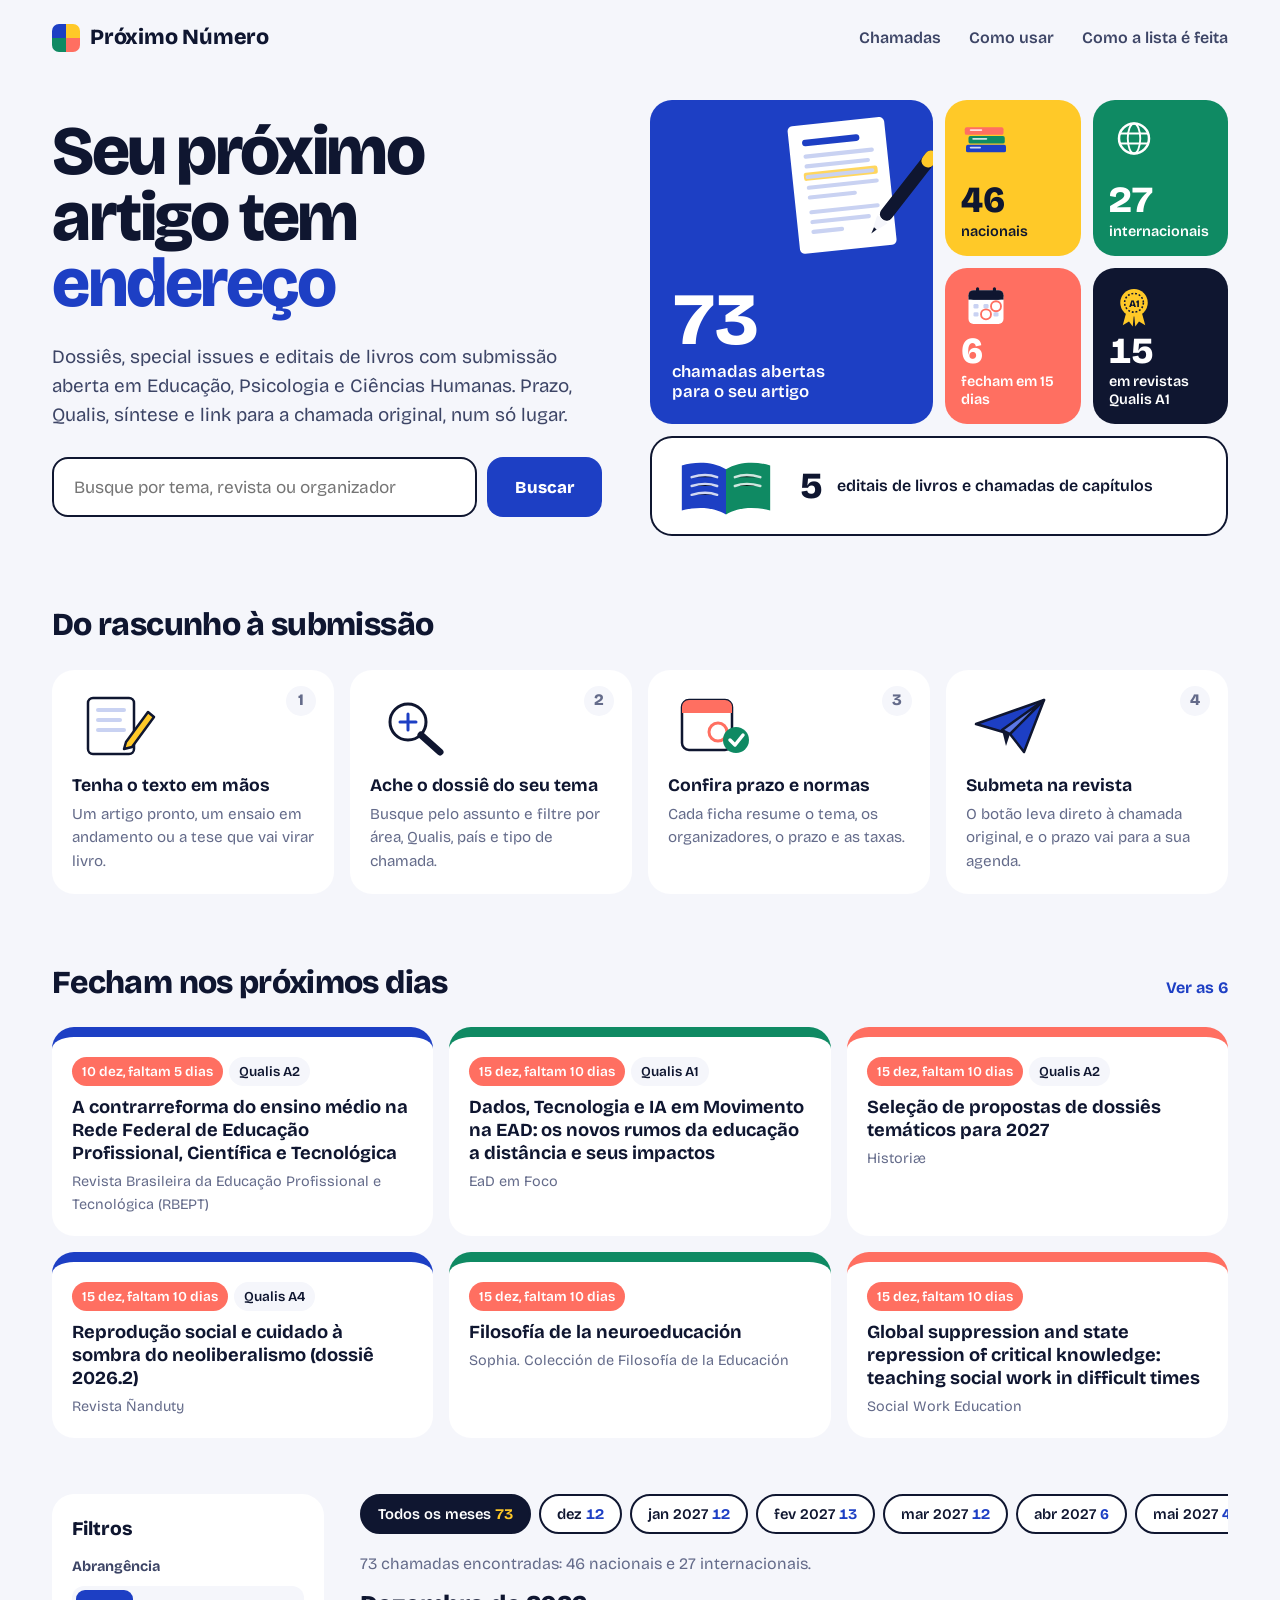
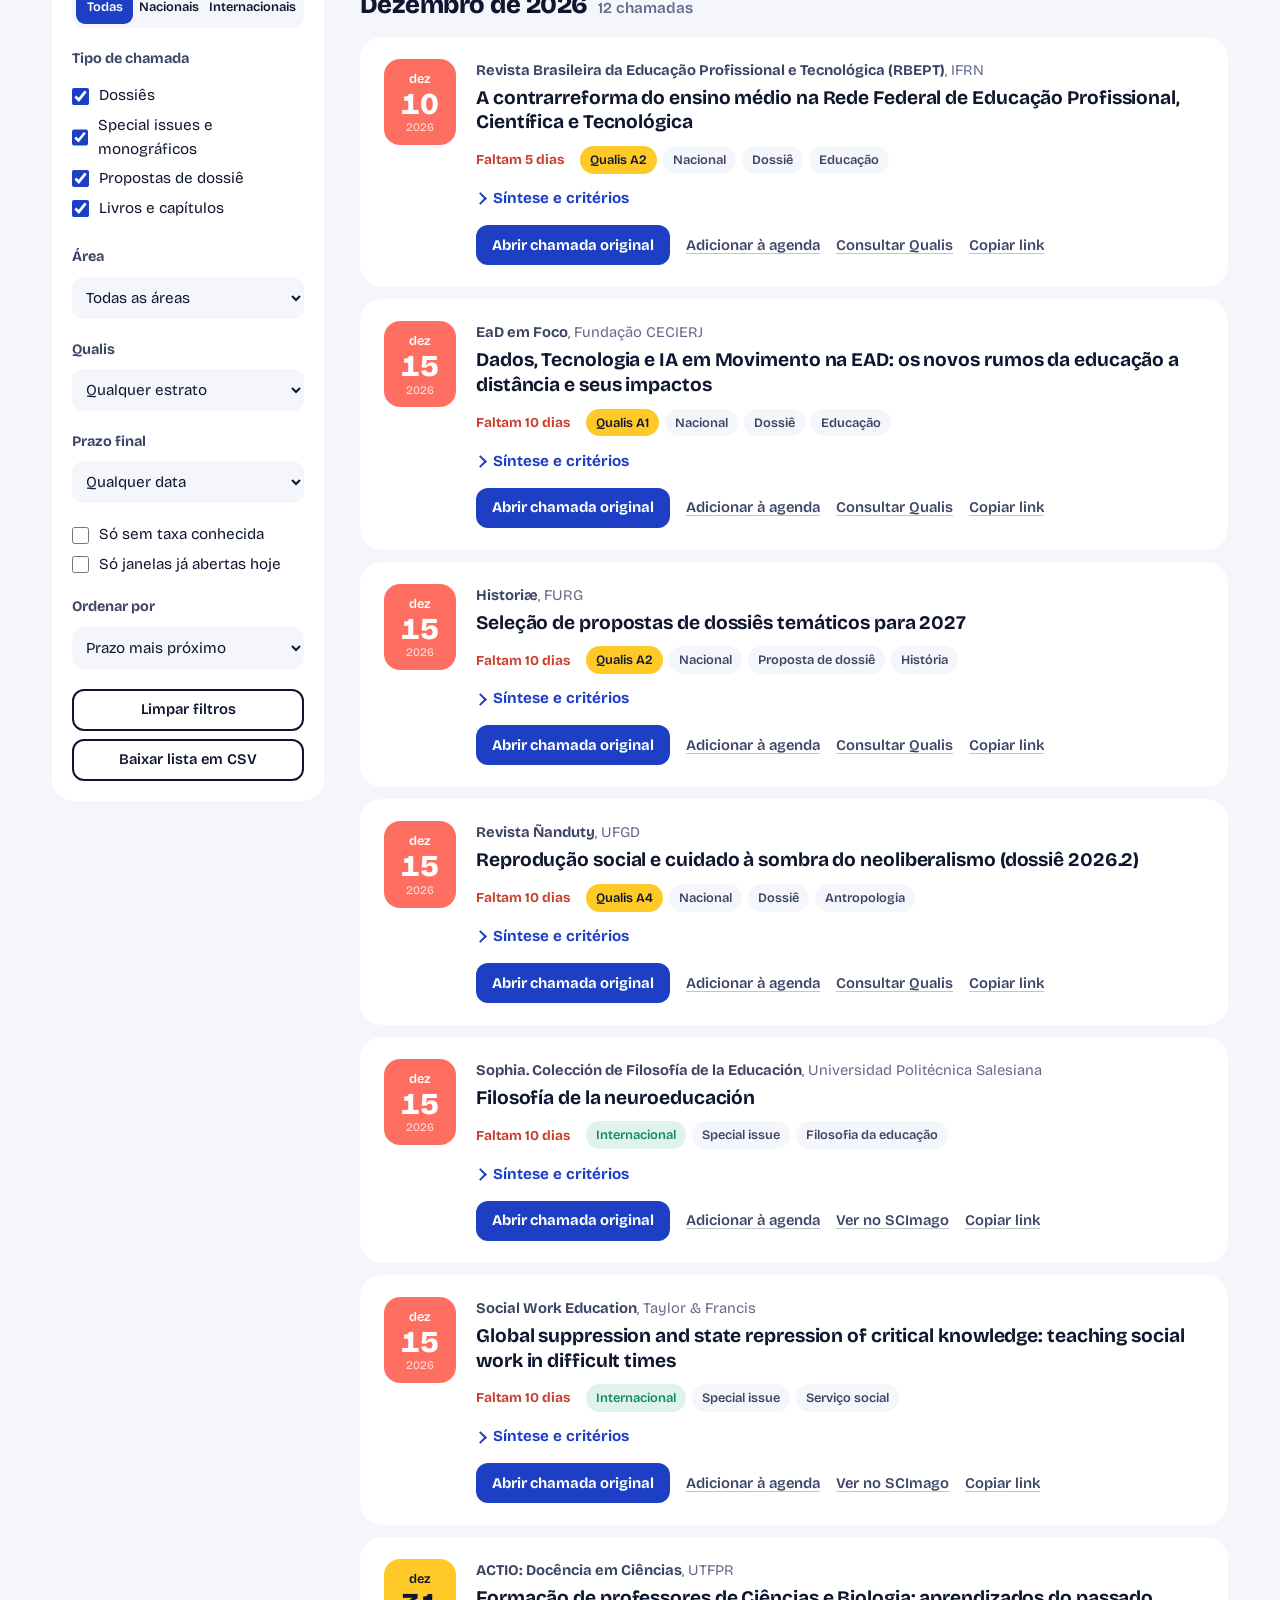
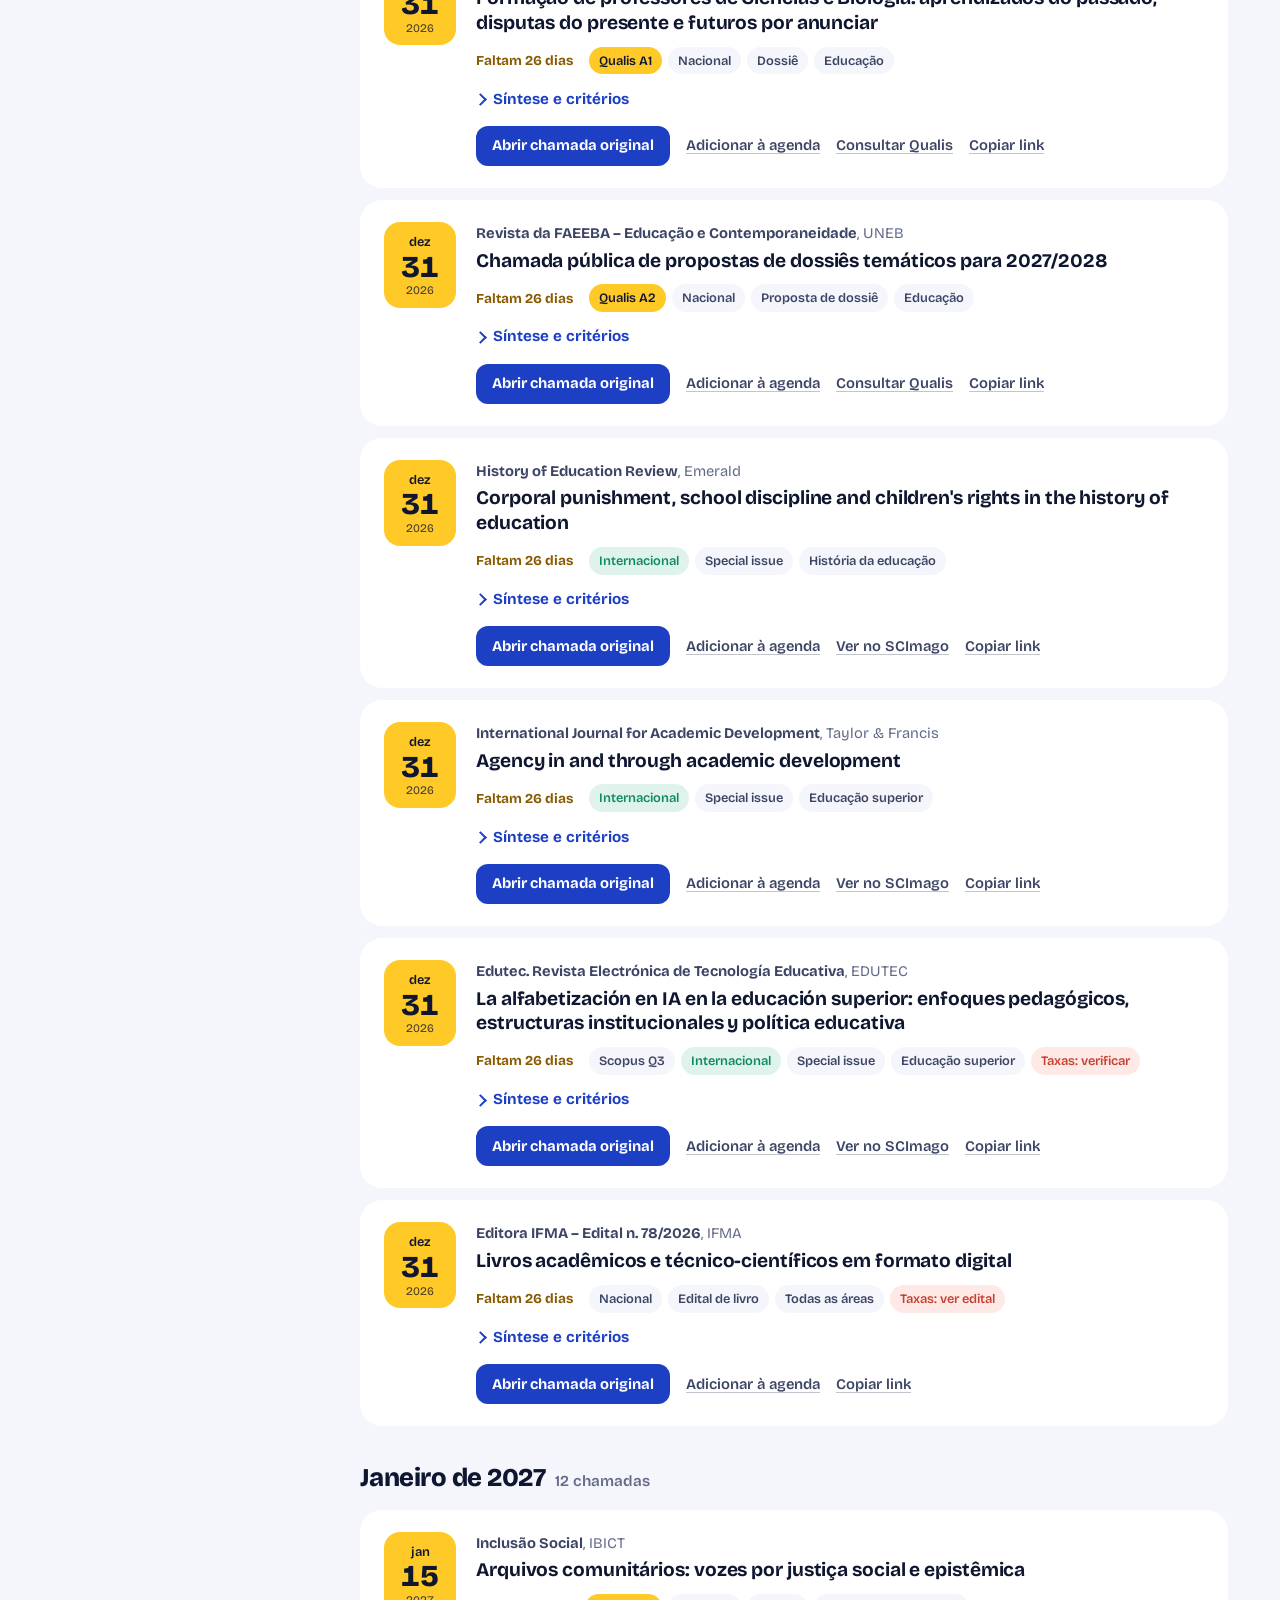
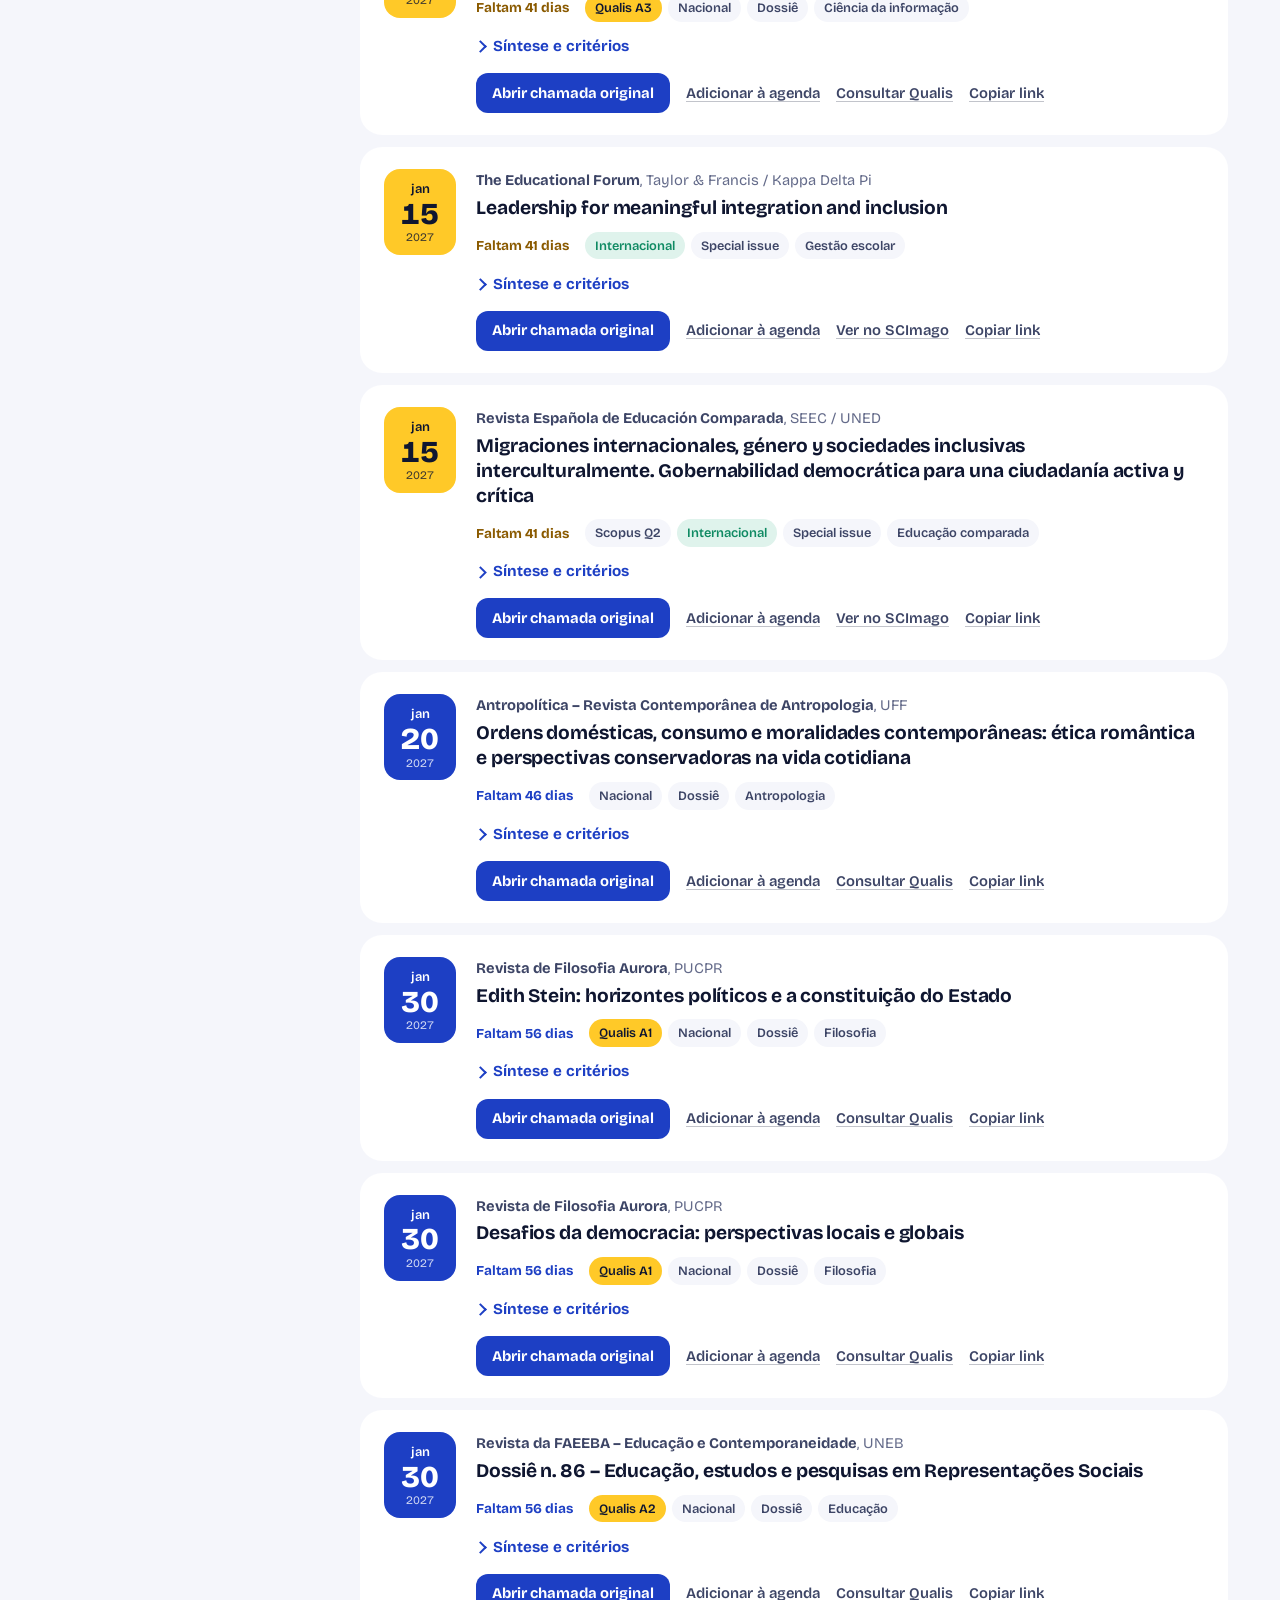
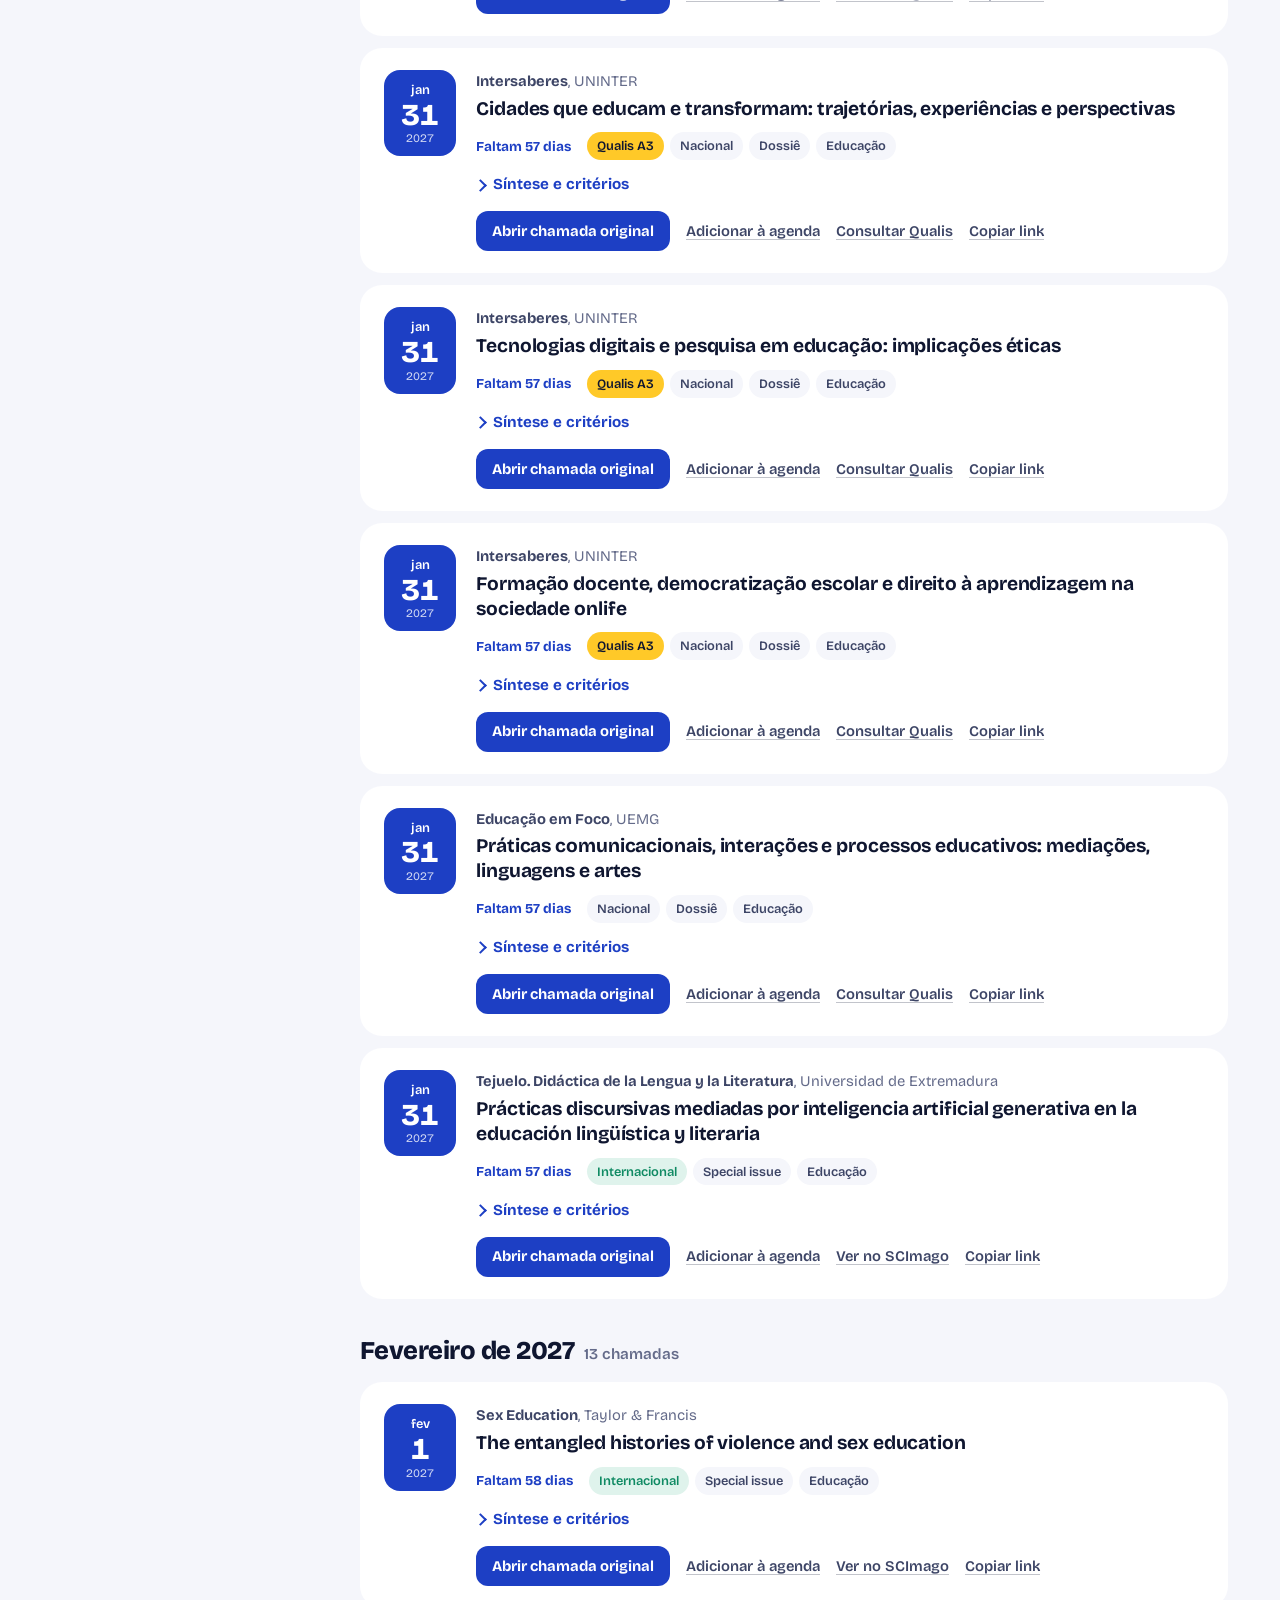
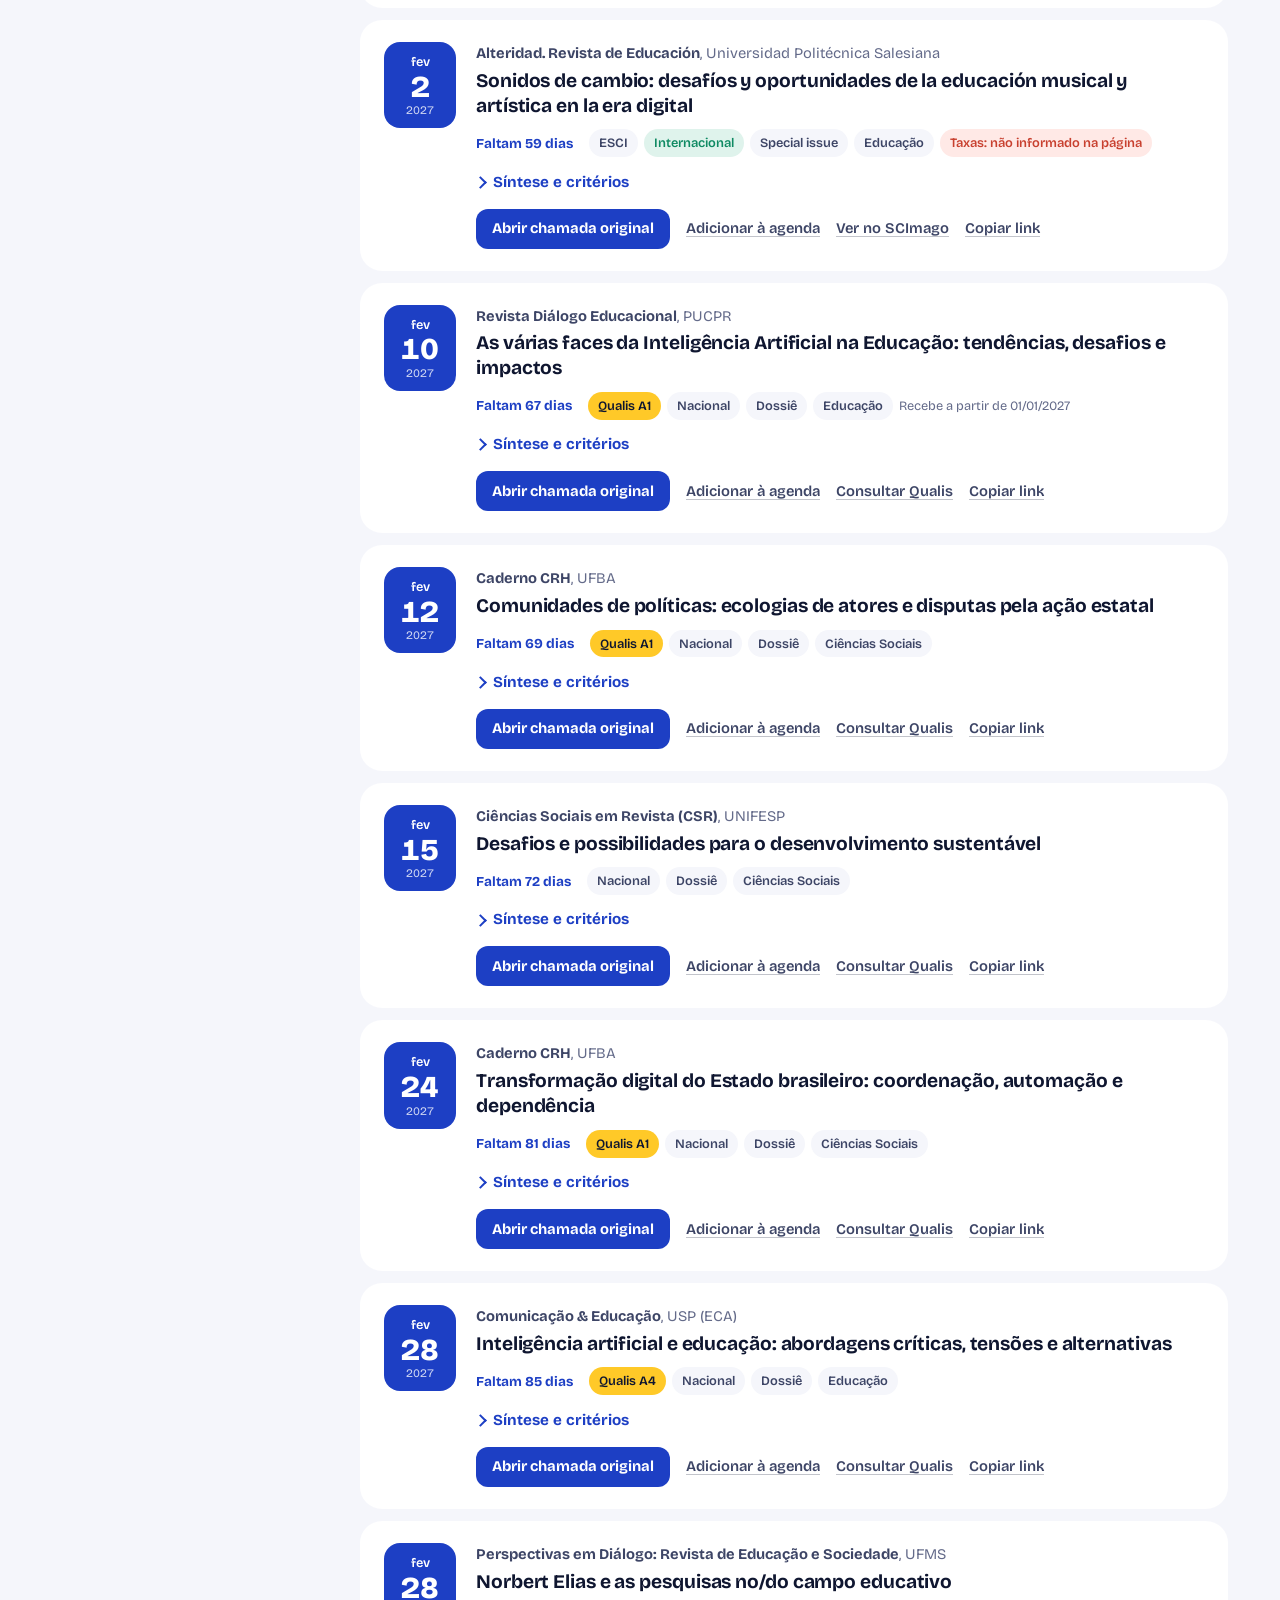
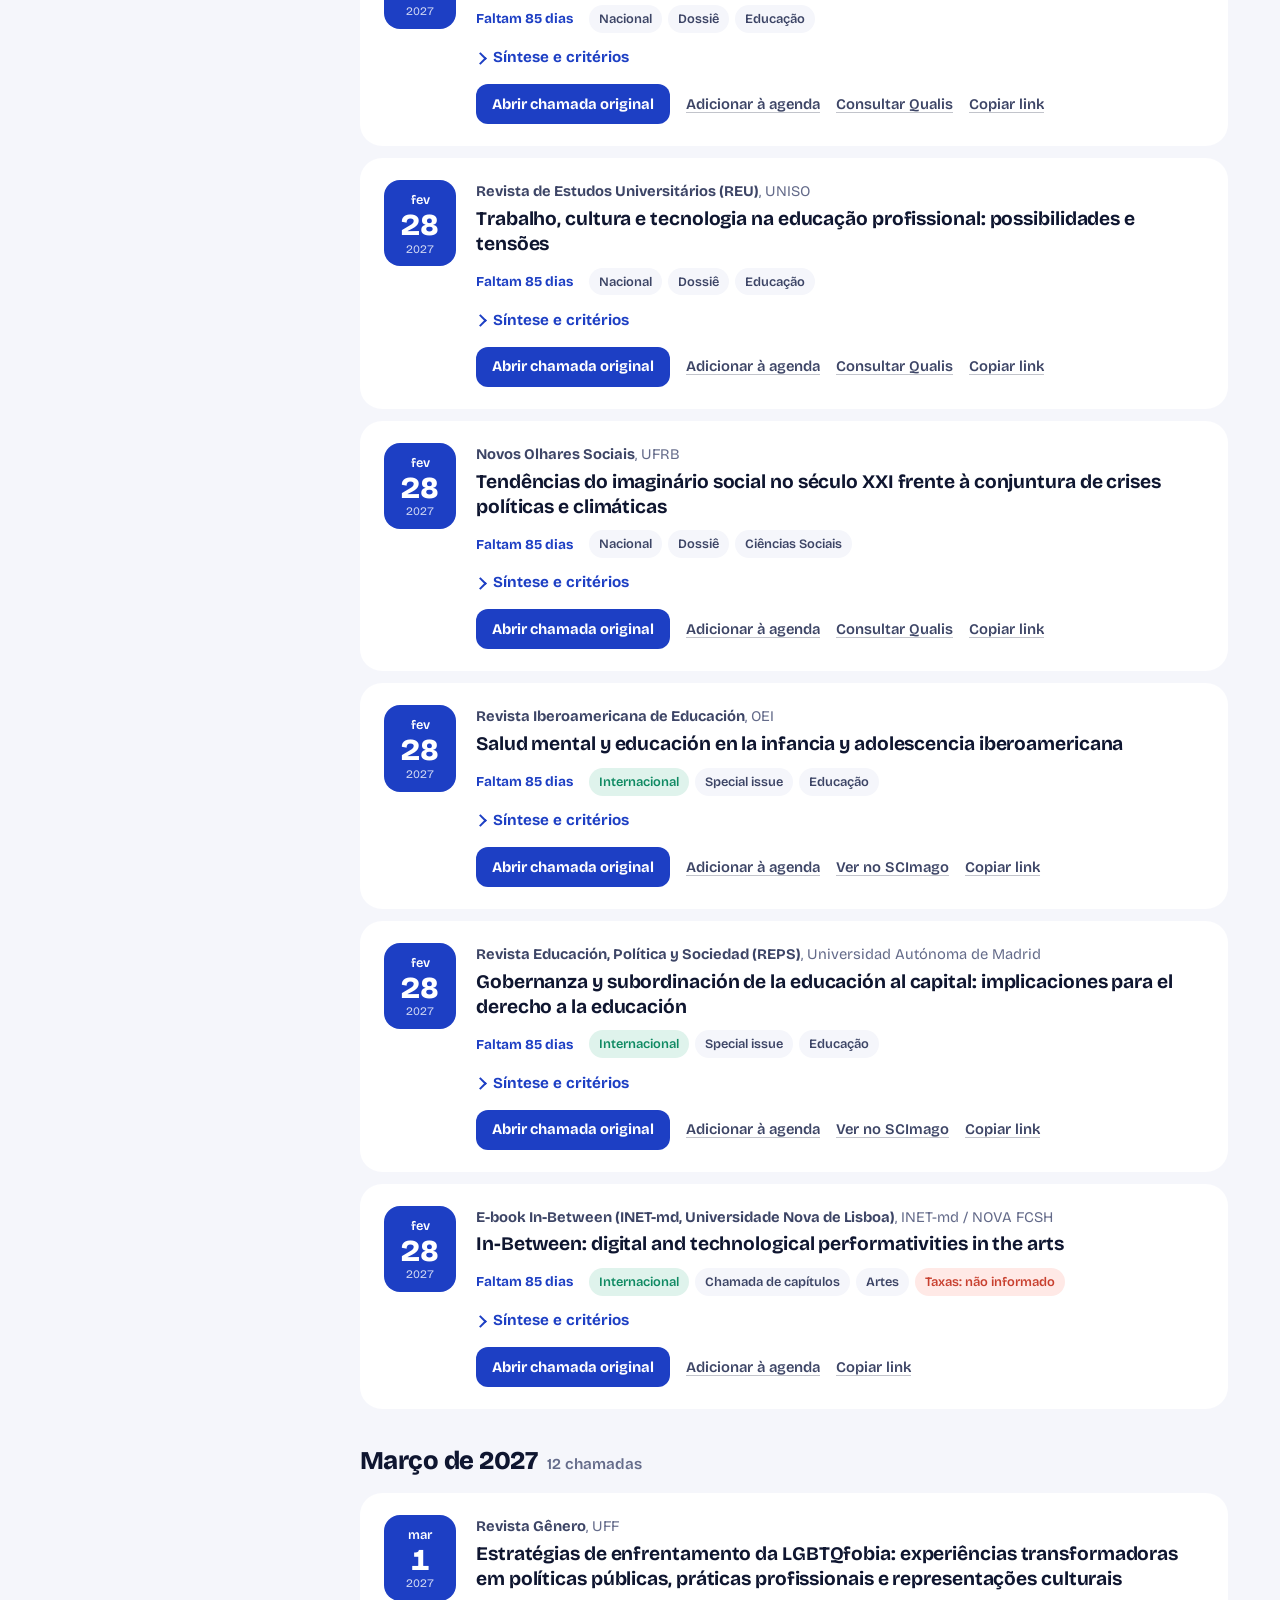
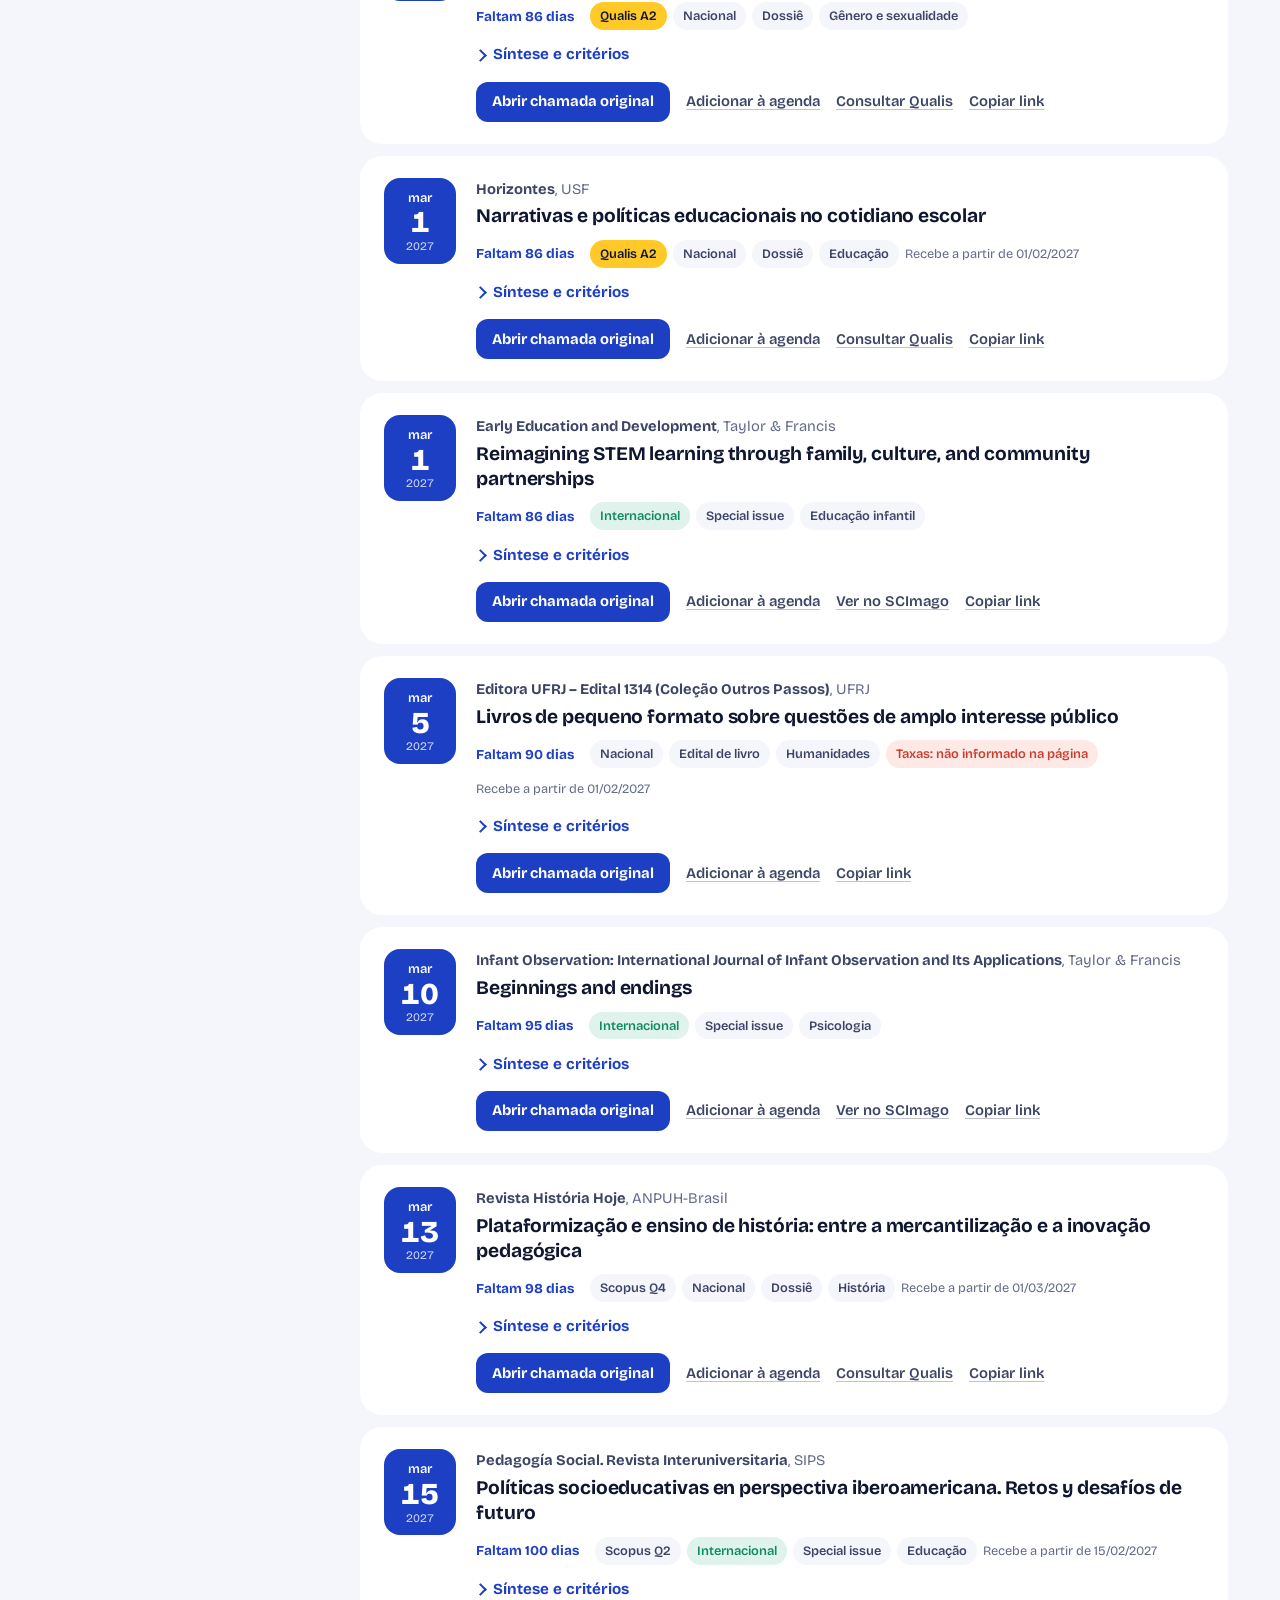
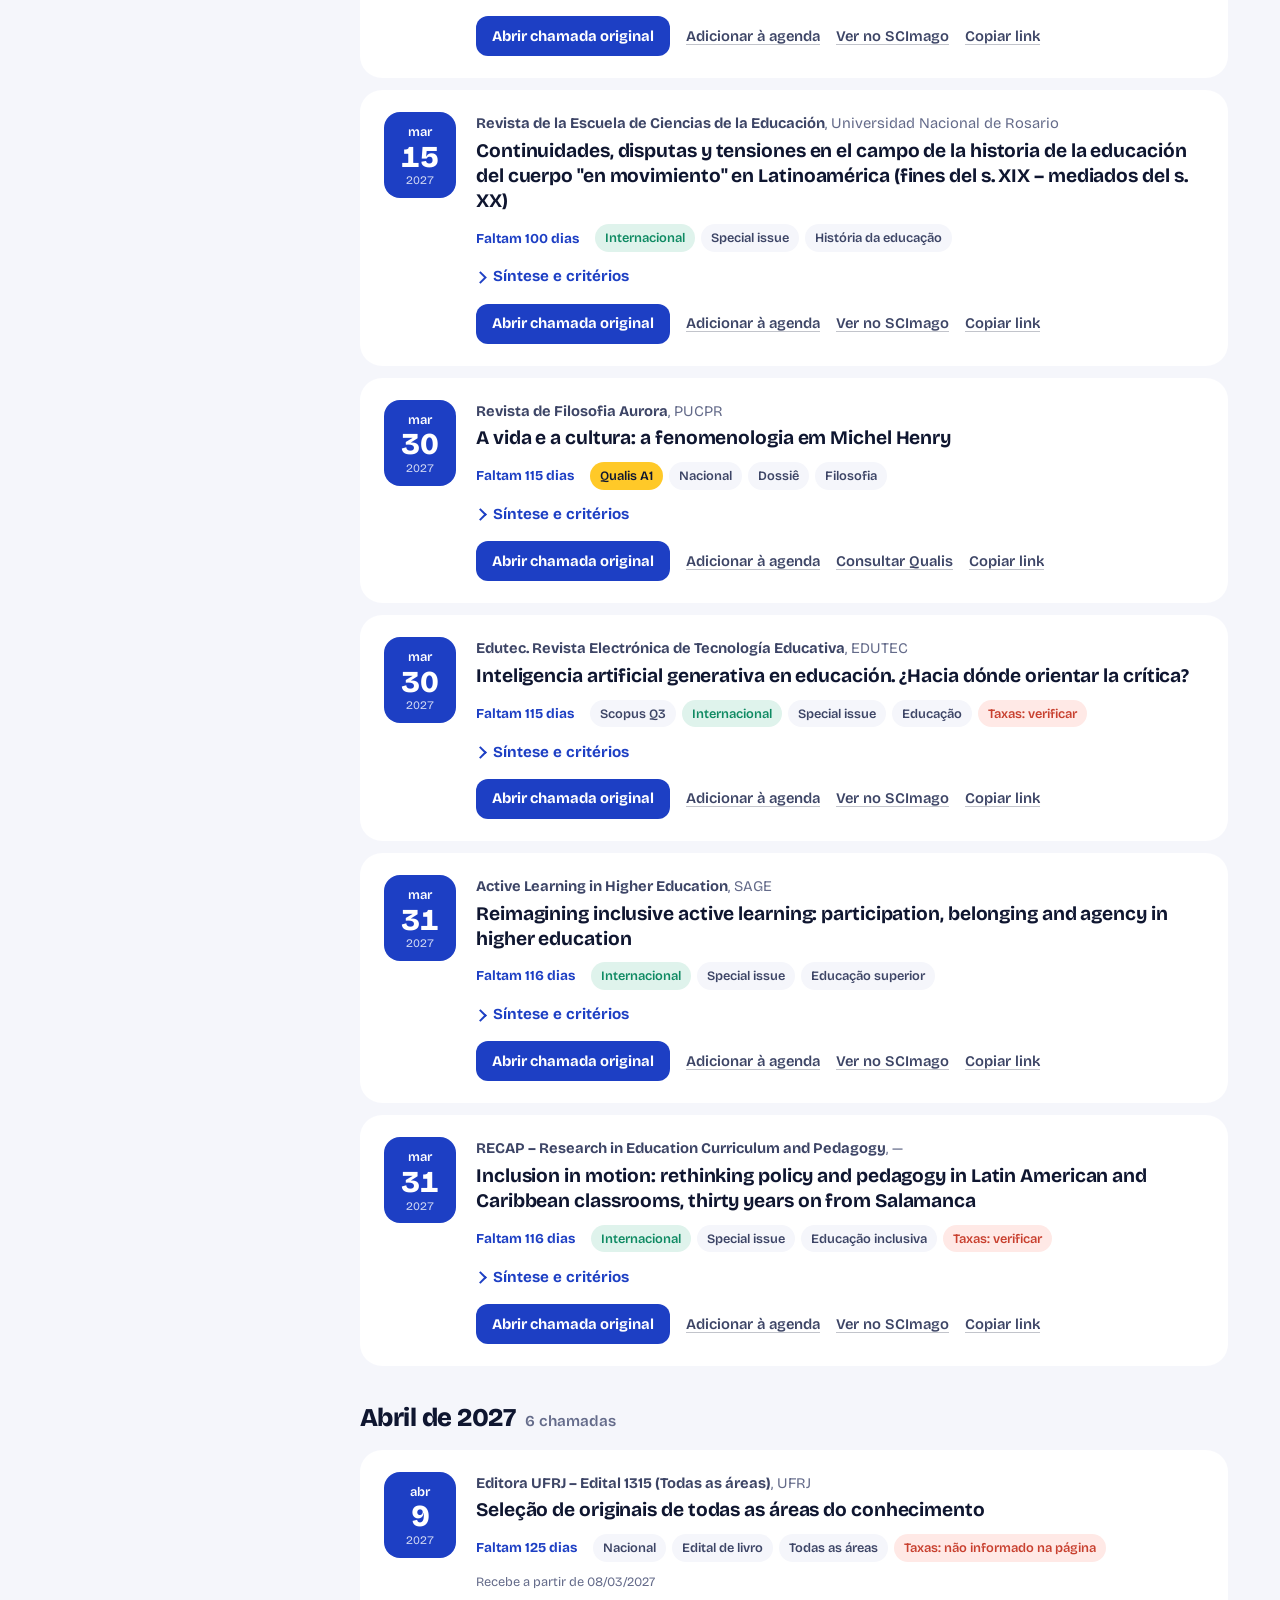
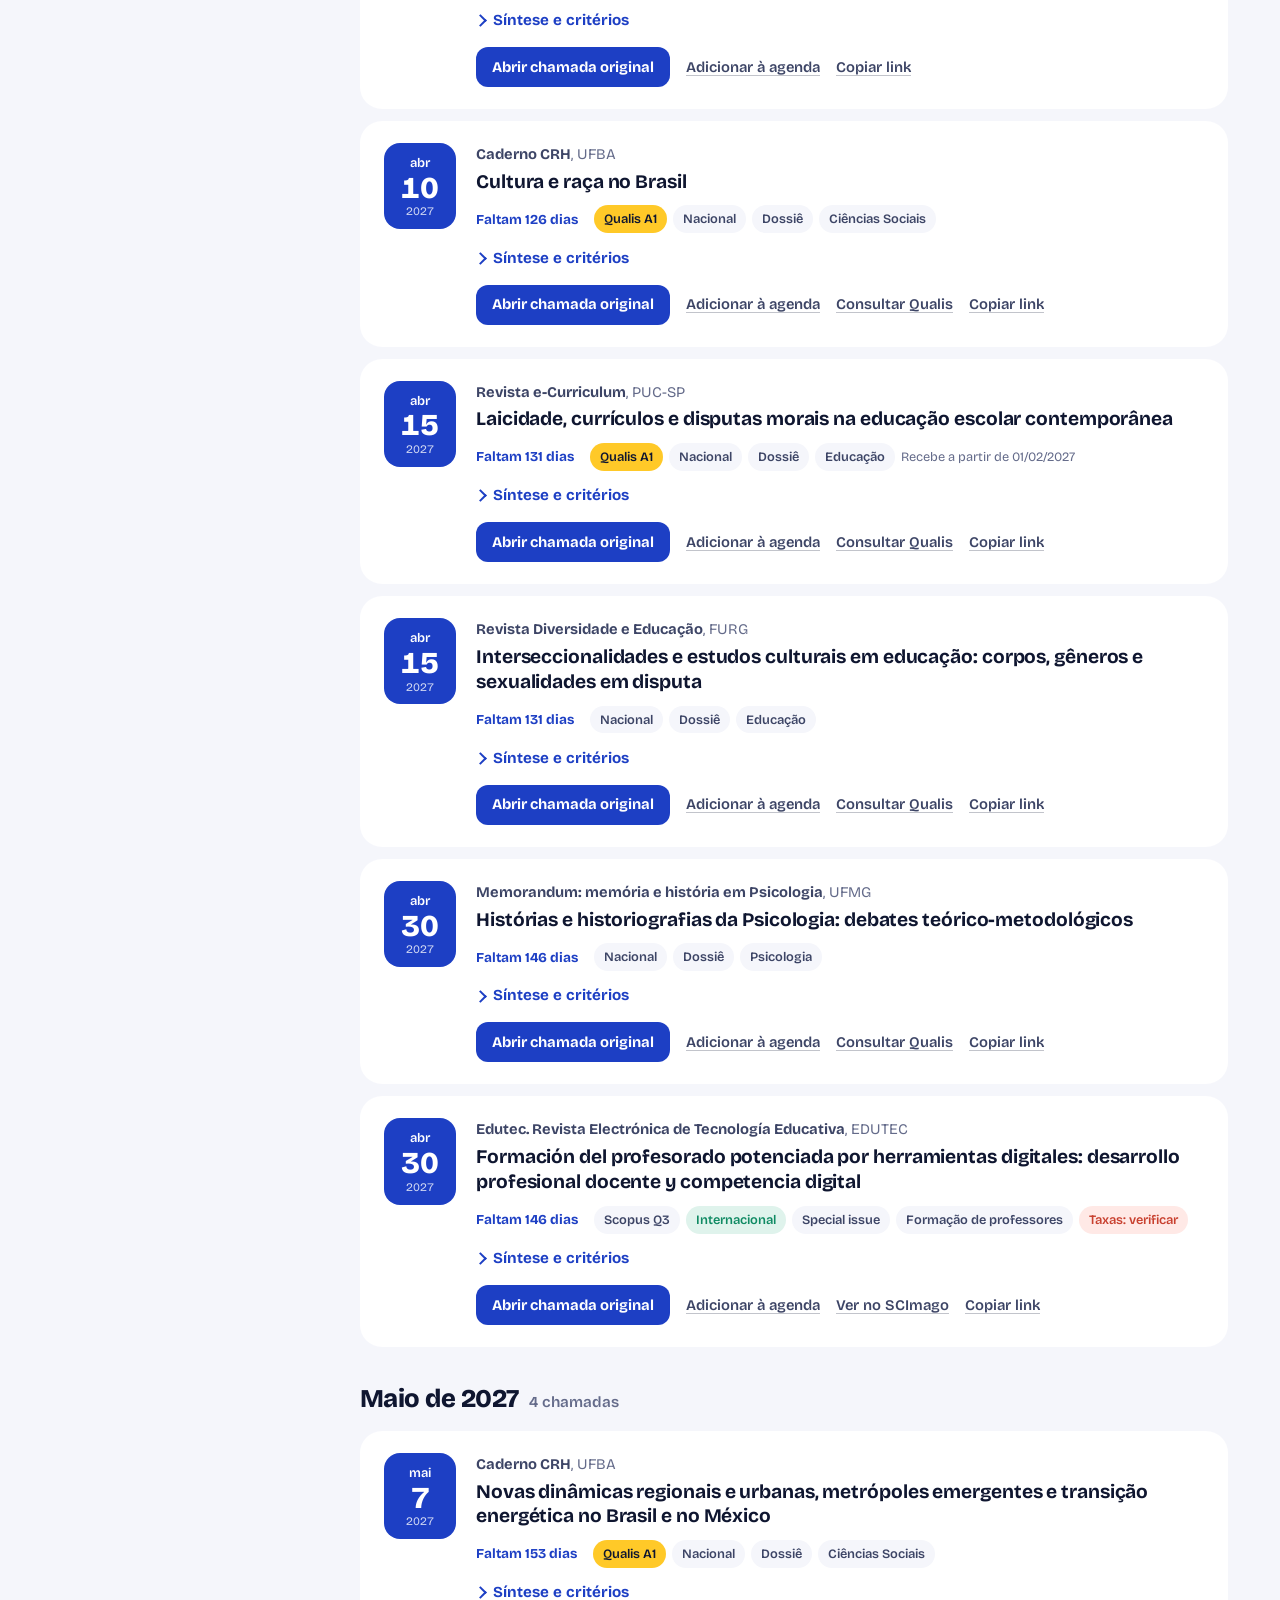
==== commit d615e1b9: "Modelo Azulejo com ilustrações da escrita acadêmica e faixa Do rascunho à submissão Co-Authored-By: " ====
--- a/index.html
+++ b/index.html
@@ -7,17 +7,18 @@
 <meta name="description" content="Dossiês, special issues e chamadas de livros com prazo aberto em Educação, Psicologia e Ciências Humanas e Sociais. Nacionais e internacionais, com Qualis, prazos, síntese e link para a chamada original.">
 <link rel="preconnect" href="https://fonts.googleapis.com">
 <link rel="preconnect" href="https://fonts.gstatic.com" crossorigin>
-<link href="https://fonts.googleapis.com/css2?family=Fraunces:opsz,wght@9..144,400;9..144,500;9..144,600&family=Plus+Jakarta+Sans:wght@400;500;600&display=swap" rel="stylesheet">
-<link rel="stylesheet" href="style.css">
+<link href="https://fonts.googleapis.com/css2?family=Bricolage+Grotesque:opsz,wght@12..96,400;12..96,600;12..96,800&display=swap" rel="stylesheet">
+<link rel="stylesheet" href="style.css?v=202611261446">
 </head>
 <body>
 <a class="skip" href="#lista">Ir para a lista de chamadas</a>
 
 <header class="nav">
   <div class="wrap nav-inner">
-    <a class="logo" href="./">Próximo Número</a>
+    <a class="logo" href="./"><i aria-hidden="true"><b></b><b></b><b></b><b></b></i>Próximo Número</a>
     <nav aria-label="Seções">
       <a href="#lista">Chamadas</a>
+      <a href="#passos">Como usar</a>
       <a href="#sobre">Como a lista é feita</a>
     </nav>
   </div>
@@ -25,21 +26,132 @@
 
 <section class="hero">
   <div class="wrap hero-grade">
-   <div class="hero-texto">
-    <h1>Onde publicar agora em Educação, Psicologia e Ciências Humanas</h1>
-    <p class="sub">Dossiês, special issues e editais de livros com submissão aberta, no Brasil e no exterior. Cada chamada traz prazo, Qualis, síntese e o link para o texto original.</p>
-    <form class="busca" onsubmit="return false" role="search">
-      <label class="sr" for="f-busca">Buscar chamadas</label>
-      <input type="search" id="f-busca" placeholder="Busque por tema, revista ou organizador" autocomplete="off">
-    </form>
-    <p class="numeros" id="numeros"></p>
-   </div>
-   <aside class="agenda urgentes" aria-labelledby="urg-titulo">
-     <h2 id="urg-titulo">Fecham nos próximos 15 dias</h2>
-     <ol id="urgentes"></ol>
-     <button type="button" class="agenda-mais" id="ver-urgentes">Ver todas na lista</button>
-   </aside>
-  </div>
+    <div class="hero-texto">
+      <h1>Seu próximo artigo tem <span>endereço</span></h1>
+      <p class="sub">Dossiês, special issues e editais de livros com submissão aberta em Educação, Psicologia e Ciências Humanas. Prazo, Qualis, síntese e link para a chamada original, num só lugar.</p>
+      <form class="busca" onsubmit="document.getElementById('lista').scrollIntoView();return false" role="search">
+        <label class="sr" for="f-busca">Buscar chamadas</label>
+        <input type="search" id="f-busca" placeholder="Busque por tema, revista ou organizador" autocomplete="off">
+        <button type="submit">Buscar</button>
+      </form>
+    </div>
+
+    <div class="mosaico" aria-label="Atalhos para a lista">
+      <button type="button" class="t t-azul t-grande" data-atalho="todas">
+        <svg class="ilu" viewBox="0 0 220 200" aria-hidden="true">
+          <g transform="rotate(-6 110 100)">
+            <rect x="46" y="18" width="118" height="156" rx="6" fill="#fff"/>
+            <rect x="62" y="36" width="70" height="8" rx="4" fill="#1d3fc4"/>
+            <rect x="62" y="54" width="86" height="5" rx="2.5" fill="#c9d2f2"/>
+            <rect x="62" y="66" width="80" height="5" rx="2.5" fill="#c9d2f2"/>
+            <rect x="60" y="76" width="90" height="10" rx="3" fill="#ffc928" opacity=".75"/>
+            <rect x="62" y="79" width="84" height="5" rx="2.5" fill="#c9d2f2"/>
+            <rect x="62" y="92" width="88" height="5" rx="2.5" fill="#c9d2f2"/>
+            <rect x="62" y="104" width="60" height="5" rx="2.5" fill="#c9d2f2"/>
+            <rect x="62" y="122" width="86" height="5" rx="2.5" fill="#c9d2f2"/>
+            <rect x="62" y="134" width="74" height="5" rx="2.5" fill="#c9d2f2"/>
+            <rect x="62" y="146" width="40" height="5" rx="2.5" fill="#c9d2f2"/>
+          </g>
+          <g transform="rotate(38 170 120)">
+            <rect x="160" y="40" width="16" height="104" rx="8" fill="#0f1630"/>
+            <rect x="160" y="40" width="16" height="22" rx="8" fill="#ffc928"/>
+            <path d="M160 144 L176 144 L168 166 Z" fill="#f5f6fb"/>
+            <path d="M166 158 L170 158 L168 166 Z" fill="#0f1630"/>
+          </g>
+        </svg>
+        <span class="t-num" id="t-total">0</span>
+        <span class="t-txt">chamadas abertas para o seu artigo</span>
+      </button>
+
+      <button type="button" class="t t-amarelo" data-atalho="nacional">
+        <svg class="ilu-p" viewBox="0 0 80 70" aria-hidden="true">
+          <rect x="8" y="46" width="64" height="12" rx="3" fill="#1d3fc4"/>
+          <rect x="12" y="32" width="58" height="12" rx="3" fill="#0f8a63"/>
+          <rect x="6" y="18" width="62" height="12" rx="3" fill="#ff6f61"/>
+          <rect x="14" y="21" width="20" height="3" rx="1.5" fill="#fff" opacity=".8"/>
+          <rect x="18" y="35" width="24" height="3" rx="1.5" fill="#fff" opacity=".8"/>
+          <rect x="14" y="49" width="18" height="3" rx="1.5" fill="#fff" opacity=".8"/>
+        </svg>
+        <span class="t-num" id="t-nac">0</span><span class="t-txt">nacionais</span>
+      </button>
+
+      <button type="button" class="t t-verde" data-atalho="internacional">
+        <svg class="ilu-p" viewBox="0 0 80 70" aria-hidden="true">
+          <circle cx="40" cy="36" r="24" fill="none" stroke="#fff" stroke-width="4"/>
+          <ellipse cx="40" cy="36" rx="10" ry="24" fill="none" stroke="#fff" stroke-width="3"/>
+          <path d="M17 28 H63 M17 44 H63" stroke="#fff" stroke-width="3"/>
+        </svg>
+        <span class="t-num" id="t-int">0</span><span class="t-txt">internacionais</span>
+      </button>
+
+      <button type="button" class="t t-coral" data-atalho="urgentes">
+        <svg class="ilu-p" viewBox="0 0 80 70" aria-hidden="true">
+          <rect x="12" y="10" width="56" height="54" rx="8" fill="#fff"/>
+          <rect x="12" y="10" width="56" height="15" rx="8" fill="#0f1630"/>
+          <rect x="12" y="18" width="56" height="7" fill="#0f1630"/>
+          <rect x="24" y="5" width="5" height="12" rx="2.5" fill="#0f1630"/>
+          <rect x="51" y="5" width="5" height="12" rx="2.5" fill="#0f1630"/>
+          <g fill="#c9d2f2"><rect x="20" y="32" width="8" height="7" rx="2"/><rect x="36" y="32" width="8" height="7" rx="2"/><rect x="20" y="45" width="8" height="7" rx="2"/><rect x="52" y="45" width="8" height="7" rx="2"/></g>
+          <circle cx="56" cy="35.5" r="8" fill="none" stroke="#ff6f61" stroke-width="3"/>
+          <circle cx="40" cy="48.5" r="8" fill="none" stroke="#ff6f61" stroke-width="3"/>
+        </svg>
+        <span class="t-num" id="t-urg">0</span><span class="t-txt">fecham em 15 dias</span>
+      </button>
+
+      <button type="button" class="t t-tinta" data-atalho="a1">
+        <svg class="ilu-p" viewBox="0 0 80 70" aria-hidden="true">
+          <path d="M28 44 L22 66 L32 60 L38 68 L40 46 Z M52 44 L58 66 L48 60 L42 68 L40 46 Z" fill="#ffc928"/>
+          <circle cx="40" cy="30" r="22" fill="#ffc928"/>
+          <circle cx="40" cy="30" r="15" fill="none" stroke="#0f1630" stroke-width="2.5" stroke-dasharray="3 3"/>
+          <text x="40" y="36" text-anchor="middle" font-size="16" font-weight="800" fill="#0f1630" font-family="Bricolage Grotesque, sans-serif">A1</text>
+        </svg>
+        <span class="t-num" id="t-a1">0</span><span class="t-txt">em revistas Qualis A1</span>
+      </button>
+
+      <button type="button" class="t t-branco t-larga" data-atalho="livros">
+        <svg class="ilu-p" viewBox="0 0 110 70" aria-hidden="true">
+          <path d="M55 18 C42 10 24 10 10 14 V60 C24 56 42 56 55 64 Z" fill="#1d3fc4"/>
+          <path d="M55 18 C68 10 86 10 100 14 V60 C86 56 68 56 55 64 Z" fill="#0f8a63"/>
+          <g stroke="#fff" stroke-width="2.5" stroke-linecap="round" opacity=".8"><path d="M20 26 C30 23 38 23 46 26"/><path d="M20 35 C30 32 38 32 46 35"/><path d="M20 44 C30 41 38 41 46 44"/><path d="M64 26 C72 23 80 23 90 26"/><path d="M64 35 C72 32 80 32 90 35"/></g>
+        </svg>
+        <span class="t-num" id="t-liv">0</span><span class="t-txt">editais de livros e chamadas de capítulos</span>
+      </button>
+    </div>
+  </div>
+</section>
+
+<section class="passos wrap" id="passos" aria-labelledby="passos-titulo">
+  <h2 id="passos-titulo">Do rascunho à submissão</h2>
+  <ol class="passos-lista">
+    <li>
+      <svg viewBox="0 0 90 70" aria-hidden="true"><rect x="16" y="8" width="46" height="56" rx="5" fill="#fff" stroke="#0f1630" stroke-width="2.5"/><g fill="#c9d2f2"><rect x="24" y="18" width="30" height="4" rx="2"/><rect x="24" y="28" width="26" height="4" rx="2"/><rect x="24" y="38" width="30" height="4" rx="2"/></g><path d="M54 52 L76 22 L82 27 L60 57 L52 59 Z" fill="#ffc928" stroke="#0f1630" stroke-width="2.5" stroke-linejoin="round"/></svg>
+      <h3>Tenha o texto em mãos</h3>
+      <p>Um artigo pronto, um ensaio em andamento ou a tese que vai virar livro.</p>
+    </li>
+    <li>
+      <svg viewBox="0 0 90 70" aria-hidden="true"><circle cx="38" cy="32" r="18" fill="#fff" stroke="#0f1630" stroke-width="3"/><path d="M51 45 L70 62" stroke="#0f1630" stroke-width="7" stroke-linecap="round"/><path d="M30 32 H46 M38 24 V40" stroke="#1d3fc4" stroke-width="3" stroke-linecap="round"/></svg>
+      <h3>Ache o dossiê do seu tema</h3>
+      <p>Busque pelo assunto e filtre por área, Qualis, país e tipo de chamada.</p>
+    </li>
+    <li>
+      <svg viewBox="0 0 90 70" aria-hidden="true"><rect x="14" y="10" width="50" height="50" rx="7" fill="#fff" stroke="#0f1630" stroke-width="2.5"/><rect x="14" y="10" width="50" height="13" rx="7" fill="#ff6f61"/><rect x="14" y="17" width="50" height="6" fill="#ff6f61"/><circle cx="50" cy="42" r="9" fill="none" stroke="#ff6f61" stroke-width="3"/><circle cx="68" cy="50" r="13" fill="#0f8a63"/><path d="M62 50 L67 55 L75 45" stroke="#fff" stroke-width="3.5" fill="none" stroke-linecap="round" stroke-linejoin="round"/></svg>
+      <h3>Confira prazo e normas</h3>
+      <p>Cada ficha resume o tema, os organizadores, o prazo e as taxas.</p>
+    </li>
+    <li>
+      <svg viewBox="0 0 90 70" aria-hidden="true"><path d="M10 34 L78 10 L58 62 L44 44 Z" fill="#1d3fc4" stroke="#0f1630" stroke-width="2.5" stroke-linejoin="round"/><path d="M44 44 L78 10 L36 40 Z" fill="#5b78e6" stroke="#0f1630" stroke-width="2.5" stroke-linejoin="round"/><path d="M36 40 L40 56 L44 44" fill="#0f1630"/></svg>
+      <h3>Submeta na revista</h3>
+      <p>O botão leva direto à chamada original, e o prazo vai para a sua agenda.</p>
+    </li>
+  </ol>
+</section>
+
+<section class="urgentes wrap" aria-labelledby="urg-titulo">
+  <div class="sec-cab">
+    <h2 id="urg-titulo">Fecham nos próximos dias</h2>
+    <button type="button" class="link-sec" id="ver-urgentes">Ver todas</button>
+  </div>
+  <div class="urg-grade" id="urgentes"></div>
 </section>
 
 <div class="wrap corpo">
@@ -154,7 +266,7 @@
   </div>
 </footer>
 
-<script src="data.js"></script>
-<script src="app.js"></script>
+<script src="data.js?v=202611261446"></script>
+<script src="app.js?v=202611261446"></script>
 </body>
 </html>
--- a/style.css
+++ b/style.css
@@ -1,192 +1,225 @@
-/* Próximo Número
-   Direção: a agenda de um pesquisador. Interface clara e calma; a cor fica
-   nas folhinhas de calendário que marcam cada prazo. */
+/* Próximo Número · modelo Azulejo
+   Blocos de cor com ilustrações do processo de escrita acadêmica:
+   manuscrito, revistas, globo, calendário, selo Qualis e livro. */
 :root {
-  --fundo: #f4f5f7;
+  --bg: #f5f6fb;
   --folha: #ffffff;
-  --tinta: #161b26;
-  --tinta-2: #4a5263;
-  --tinta-3: #6b7385;
-  --linha: rgba(22, 27, 38, .10);
-  --acento: #0f5c6e;
-  --acento-claro: #e3f0f2;
-  --urgente: #b42318;
-  --breve: #9a5b00;
-  --serif: "Fraunces", Georgia, serif;
-  --sans: "Plus Jakarta Sans", system-ui, sans-serif;
-  --r-ctrl: 10px;
-  --r-card: 16px;
-  --sombra: 0 1px 2px rgba(22,27,38,.06), 0 4px 16px rgba(22,27,38,.05);
+  --tinta: #0f1630;
+  --tinta-2: #3d4566;
+  --tinta-3: #646b8a;
+  --linha: rgba(15, 22, 48, .10);
+  --azul: #1d3fc4;
+  --azul-claro: #e6ebfb;
+  --amarelo: #ffc928;
+  --verde: #0f8a63;
+  --coral: #ff6f61;
+  --coral-esc: #c8402f;
+  --font: "Bricolage Grotesque", system-ui, sans-serif;
+  --r-ctrl: 12px;
+  --r-card: 22px;
 }
 
 * { box-sizing: border-box; }
 html { scroll-behavior: smooth; }
 @media (prefers-reduced-motion: reduce) { html { scroll-behavior: auto; } * { transition: none !important; } }
-body { margin: 0; background: var(--fundo); color: var(--tinta); font: 16px/1.55 var(--sans); }
-a { color: var(--acento); }
-:focus-visible { outline: 3px solid #6cb4c4; outline-offset: 2px; }
+body { margin: 0; background: var(--bg); color: var(--tinta); font: 16px/1.55 var(--font); }
+a { color: var(--azul); }
+:focus-visible { outline: 3px solid var(--amarelo); outline-offset: 2px; }
 .sr { position: absolute; width: 1px; height: 1px; overflow: hidden; clip: rect(0 0 0 0); }
 .skip { position: absolute; left: -999px; }
 .skip:focus { left: 16px; top: 16px; background: var(--folha); padding: 8px 16px; z-index: 10; }
-.wrap { max-width: 1200px; margin: 0 auto; padding: 0 24px; }
+.wrap { max-width: 1240px; margin: 0 auto; padding: 0 32px; }
+button { font-family: inherit; }
 
 /* navegação */
-.nav { background: var(--folha); border-bottom: 1px solid var(--linha); }
-.nav-inner { display: flex; align-items: center; justify-content: space-between; height: 64px; }
-.logo { font-family: var(--serif); font-size: 1.35rem; font-weight: 500; color: var(--tinta); text-decoration: none; }
-.nav nav { display: flex; gap: 24px; }
-.nav nav a { color: var(--tinta-2); text-decoration: none; font-size: .95rem; }
-.nav nav a:hover { color: var(--tinta); }
+.nav-inner { display: flex; align-items: center; justify-content: space-between; height: 76px; }
+.logo { white-space: nowrap; display: flex; gap: 10px; align-items: center; font-weight: 800; font-size: 1.35rem; color: var(--tinta); text-decoration: none; letter-spacing: -.01em; }
+.logo i { width: 28px; height: 28px; display: grid; grid-template-columns: 1fr 1fr; border-radius: 7px; overflow: hidden; }
+.logo i b:nth-child(1) { background: var(--azul); } .logo i b:nth-child(2) { background: var(--amarelo); }
+.logo i b:nth-child(3) { background: var(--verde); } .logo i b:nth-child(4) { background: var(--coral); }
+.nav nav { display: flex; gap: 28px; }
+.nav nav a { color: var(--tinta-2); text-decoration: none; font-weight: 600; }
+.nav nav a:hover { color: var(--azul); }
 
 /* hero */
-.hero { background: var(--folha); padding: 56px 0 48px; border-bottom: 1px solid var(--linha); }
-.hero h1 { font-family: var(--serif); font-weight: 500; font-size: clamp(2rem, 4.4vw, 3.25rem); line-height: 1.12; letter-spacing: -.01em; margin: 0 0 16px; max-width: 20ch; }
-.sub { font-size: 1.1rem; color: var(--tinta-2); max-width: 60ch; margin: 0 0 28px; }
-.busca input {
-  width: 100%; max-width: 640px; height: 56px; padding: 0 20px; font: inherit; font-size: 1.05rem;
-  border: 1px solid rgba(22,27,38,.18); border-radius: 14px; background: var(--fundo); color: var(--tinta);
-}
-.busca input:focus { background: var(--folha); border-color: var(--acento); outline: none; box-shadow: 0 0 0 4px var(--acento-claro); }
-.numeros { margin: 16px 0 0; color: var(--tinta-3); font-size: .95rem; font-variant-numeric: tabular-nums; }
-.numeros b { color: var(--tinta); font-weight: 600; }
-
-/* folhinha de calendário */
-.folhinha {
-  width: 76px; flex: none; align-self: flex-start; text-align: center; border-radius: 12px; overflow: hidden;
-  background: var(--folha); border: 1px solid var(--linha); box-shadow: 0 1px 2px rgba(22,27,38,.06);
-  font-variant-numeric: tabular-nums;
-}
-.folhinha .fm { display: block; background: var(--acento); color: #fff; font-size: .78rem; font-weight: 600; padding: 4px 0; }
-.folhinha .fd { display: block; font-family: var(--serif); font-size: 2rem; line-height: 1; padding: 8px 0 2px; }
-.folhinha .fa { display: block; font-size: .72rem; color: var(--tinta-3); padding-bottom: 6px; }
-.urgente .folhinha .fm { background: var(--urgente); }
-.breve .folhinha .fm { background: var(--breve); }
-.continuo .folhinha .fm { background: var(--tinta-2); }
-.continuo .folhinha .fd { font-size: .95rem; padding: 10px 4px 12px; font-family: var(--sans); font-weight: 600; line-height: 1.2; }
-
-/* agenda no hero: o momento da página */
-.hero-grade { display: grid; grid-template-columns: minmax(0, 1.15fr) minmax(0, 1fr); gap: 56px; align-items: center; }
-.agenda { background: var(--fundo); border: 1px solid var(--linha); border-radius: 20px; padding: 20px 20px 12px; }
-.agenda h2 { font-family: var(--serif); font-weight: 500; font-size: 1.2rem; margin: 4px 4px 12px; }
-.agenda ol { list-style: none; margin: 0; padding: 0; display: grid; gap: 8px; }
-.agenda a { display: flex; gap: 14px; align-items: center; padding: 10px 12px; background: var(--folha); border: 1px solid var(--linha);
-  border-radius: 12px; text-decoration: none; color: var(--tinta); transition: border-color .15s ease; }
-.agenda a:hover { border-color: rgba(15,92,110,.5); }
-.ag-data { flex: none; width: 48px; height: 48px; border-radius: 10px; background: var(--urgente); color: #fff; display: grid; place-content: center; text-align: center;
-  font-size: .72rem; line-height: 1.1; font-variant-numeric: tabular-nums; }
-.ag-data b { font-family: var(--serif); font-weight: 500; font-size: 1.3rem; display: block; }
-.ag-txt { min-width: 0; display: grid; }
-.ag-rev { font-size: .78rem; color: var(--tinta-3); white-space: nowrap; overflow: hidden; text-overflow: ellipsis; }
-.ag-tit { font-size: .92rem; font-weight: 600; line-height: 1.3; display: -webkit-box; -webkit-line-clamp: 2; -webkit-box-orient: vertical; overflow: hidden; }
-.agenda-mais { margin: 8px 0 4px; width: 100%; height: 40px; border: 0; background: none; font: inherit; font-size: .92rem; font-weight: 600; color: var(--acento); cursor: pointer; border-radius: 10px; }
-.agenda-mais:hover { background: var(--acento-claro); }
-.falta { font-size: .82rem; font-weight: 600; color: var(--acento); }
-.urgente .falta { color: var(--urgente); }
-.breve .falta { color: var(--breve); }
-
-/* corpo */
-.corpo { display: grid; grid-template-columns: 264px minmax(0, 1fr); gap: 40px; align-items: start; padding-top: 48px; padding-bottom: 32px; }
-.filtros { position: sticky; top: 16px; background: var(--folha); border: 1px solid var(--linha); border-radius: var(--r-card); padding: 4px 20px 20px; }
-.filtros summary { font-weight: 600; font-size: 1.05rem; padding: 14px 0 12px; cursor: pointer; list-style: none; }
+.hero { padding: 24px 0 56px; }
+.hero-grade { display: grid; grid-template-columns: minmax(0, 1fr) minmax(0, 1.05fr); gap: 48px; align-items: center; }
+.hero h1 { font-size: clamp(2.6rem, 5.4vw, 4.6rem); line-height: .96; font-weight: 800; letter-spacing: -.035em; margin: 0 0 24px; }
+.hero h1 span { color: var(--azul); }
+.sub { font-size: 1.18rem; color: var(--tinta-2); max-width: 46ch; margin: 0 0 28px; }
+.busca { display: flex; gap: 10px; max-width: 600px; }
+.busca input { flex: 1; min-width: 0; height: 60px; border-radius: 16px; border: 2px solid var(--tinta); padding: 0 20px; font: inherit; font-size: 1.08rem; background: #fff; color: var(--tinta); }
+.busca input:focus { outline: none; box-shadow: 0 0 0 4px var(--azul-claro); border-color: var(--azul); }
+.busca button { height: 60px; border: 0; border-radius: 16px; background: var(--azul); color: #fff; font-weight: 800; font-size: 1.05rem; padding: 0 28px; cursor: pointer; transition: background-color .15s ease; }
+.busca button:hover { background: #1532a3; }
+
+/* mosaico de ilustrações */
+.mosaico { display: grid; grid-template-columns: repeat(4, minmax(0, 1fr)); grid-template-rows: 156px 156px 100px; gap: 12px; }
+.t { position: relative; border: 0; border-radius: var(--r-card); padding: 16px; text-align: left; cursor: pointer; overflow: hidden;
+  display: flex; flex-direction: column; justify-content: flex-end; color: #fff; transition: transform .15s ease; }
+.t:hover { transform: translateY(-2px); }
+.t-num { font-size: 2.3rem; font-weight: 800; line-height: 1; letter-spacing: -.02em; font-variant-numeric: tabular-nums; position: relative; }
+.t-txt { font-weight: 600; font-size: .9rem; line-height: 1.2; margin-top: 4px; position: relative; max-width: 16ch; }
+.ilu-p { width: 50px; height: auto; margin-bottom: auto; flex: none; }
+.t-azul { background: var(--azul); }
+.t-grande { grid-column: span 2; grid-row: span 2; padding: 22px; }
+.t-grande .ilu { position: absolute; top: 6px; right: -4px; width: 64%; height: auto; }
+.t-grande .t-num { font-size: 4.6rem; }
+.t-grande .t-txt { font-size: 1.05rem; max-width: 14ch; }
+.t-amarelo { background: var(--amarelo); color: var(--tinta); }
+.t-verde { background: var(--verde); }
+.t-coral { background: var(--coral); }
+.t-tinta { background: var(--tinta); }
+.t-branco { background: #fff; color: var(--tinta); box-shadow: inset 0 0 0 2px var(--tinta); }
+.t-larga { grid-column: span 4; grid-row: span 1; min-height: 0; flex-direction: row; align-items: center; gap: 14px; justify-content: flex-start; padding-left: 150px; }
+.t-larga .ilu-p { position: absolute; width: 108px; top: 50%; transform: translateY(-50%); left: 22px; margin: 0; }
+.t-larga .t-txt { max-width: none; font-size: 1rem; margin: 0; }
+.t-num, .t-txt { z-index: 1; }
+
+/* passos */
+.passos { padding-top: 8px; padding-bottom: 24px; }
+.passos h2, .sec-cab h2, .sobre > h2 { font-size: 2rem; font-weight: 800; letter-spacing: -.02em; margin: 0 0 20px; }
+.passos-lista { list-style: none; margin: 0; padding: 0; display: grid; grid-template-columns: repeat(4, minmax(0, 1fr)); gap: 16px; counter-reset: passo; }
+.passos-lista li { background: var(--folha); border-radius: var(--r-card); padding: 20px; counter-increment: passo; position: relative; }
+.passos-lista li::before { content: counter(passo); position: absolute; top: 16px; right: 18px; width: 30px; height: 30px; border-radius: 50%;
+  background: var(--bg); display: grid; place-content: center; font-weight: 800; color: var(--tinta-3); }
+.passos-lista svg { width: 90px; height: 70px; display: block; margin-bottom: 12px; }
+.passos-lista h3 { font-size: 1.1rem; margin: 0 0 4px; }
+.passos-lista p { margin: 0; color: var(--tinta-3); font-size: .95rem; }
+
+/* fecham em breve */
+.urgentes { padding-top: 40px; }
+.sec-cab { display: flex; align-items: baseline; justify-content: space-between; gap: 16px; }
+.link-sec { background: none; border: 0; font-weight: 700; font-size: 1rem; color: var(--azul); cursor: pointer; padding: 0; }
+.urg-grade { display: grid; grid-template-columns: repeat(3, minmax(0, 1fr)); gap: 16px; }
+.urg-card { display: block; background: var(--folha); border-radius: var(--r-card); padding: 20px; border-top: 10px solid var(--azul); text-decoration: none; color: var(--tinta); transition: transform .15s ease; }
+.urg-card:nth-child(3n+2) { border-top-color: var(--verde); }
+.urg-card:nth-child(3n) { border-top-color: var(--coral); }
+.urg-card:hover { transform: translateY(-2px); }
+.urg-card .pills { display: flex; flex-wrap: wrap; gap: 6px; margin-bottom: 10px; }
+.pill { font-weight: 600; font-size: .85rem; padding: 4px 10px; border-radius: 999px; background: var(--bg); }
+.pill.u { background: var(--coral); color: #fff; }
+.urg-card h3 { font-size: 1.15rem; line-height: 1.25; margin: 0 0 6px; }
+.urg-card p { margin: 0; color: var(--tinta-3); font-size: .9rem; }
+
+/* folhinha (data em bloco) */
+.folhinha { width: 72px; flex: none; align-self: flex-start; text-align: center; border-radius: 16px; overflow: hidden; background: var(--azul); color: #fff; font-variant-numeric: tabular-nums; padding: 10px 0 8px; }
+.folhinha .fm { display: block; font-size: .8rem; font-weight: 600; }
+.folhinha .fd { display: block; font-size: 1.9rem; font-weight: 800; line-height: 1; }
+.folhinha .fa { display: block; font-size: .72rem; opacity: .8; }
+.urgente .folhinha { background: var(--coral); }
+.breve .folhinha { background: var(--amarelo); color: var(--tinta); }
+.continuo .folhinha { background: var(--tinta-2); }
+.continuo .folhinha .fd { font-size: .9rem; padding: 4px; line-height: 1.2; }
+.falta { font-size: .85rem; font-weight: 700; color: var(--azul); }
+.urgente .falta { color: var(--coral-esc); }
+.breve .falta { color: #8a5a00; }
+
+/* corpo da lista */
+.corpo { display: grid; grid-template-columns: 272px minmax(0, 1fr); gap: 36px; align-items: start; padding-top: 56px; padding-bottom: 32px; }
+main { min-width: 0; }
+.filtros { position: sticky; top: 16px; background: var(--folha); border-radius: var(--r-card); padding: 4px 20px 20px; }
+.filtros summary { font-weight: 800; font-size: 1.2rem; padding: 16px 0 12px; cursor: pointer; list-style: none; }
 .filtros summary::-webkit-details-marker { display: none; }
 .campo { display: block; border: 0; padding: 0; margin: 0 0 20px; }
-.campo > span, .campo legend { display: block; font-weight: 600; font-size: .88rem; color: var(--tinta-2); margin-bottom: 8px; padding: 0; }
-select { width: 100%; height: 40px; font: inherit; font-size: .95rem; color: var(--tinta); background: var(--fundo); border: 1px solid var(--linha); border-radius: var(--r-ctrl); padding: 0 10px; }
+.campo > span, .campo legend { display: block; font-weight: 700; font-size: .9rem; color: var(--tinta-2); margin-bottom: 8px; padding: 0; }
+select { width: 100%; height: 42px; font: inherit; font-size: .95rem; color: var(--tinta); background: var(--bg); border: 0; border-radius: var(--r-ctrl); padding: 0 10px; }
 .check { display: flex; gap: 10px; align-items: center; font-size: .95rem; margin: 6px 0; cursor: pointer; }
-.check input { accent-color: var(--acento); width: 16px; height: 16px; margin: 0; }
-.segmento { display: grid; grid-template-columns: .8fr 1fr 1.25fr; background: var(--fundo); border-radius: var(--r-ctrl); padding: 4px; }
+.check input { accent-color: var(--azul); width: 17px; height: 17px; margin: 0; }
+.segmento { display: grid; grid-template-columns: .8fr 1fr 1.25fr; background: var(--bg); border-radius: var(--r-ctrl); padding: 4px; }
 .segmento label { position: relative; }
 .segmento input { position: absolute; opacity: 0; inset: 0; cursor: pointer; margin: 0; }
-.segmento span { display: block; text-align: center; padding: 6px 4px; font-size: .78rem; border-radius: 6px; }
-.segmento input:checked + span { background: var(--folha); box-shadow: 0 1px 2px rgba(22,27,38,.12); font-weight: 600; }
-.segmento input:focus-visible + span { outline: 3px solid #6cb4c4; }
+.segmento span { display: block; text-align: center; padding: 7px 4px; font-size: .8rem; font-weight: 600; border-radius: 9px; }
+.segmento input:checked + span { background: var(--azul); color: #fff; }
+.segmento input:focus-visible + span { outline: 3px solid var(--amarelo); }
 .ordem { margin-top: 20px; }
 .acoes-filtro { display: grid; gap: 8px; margin-top: 8px; }
-.btn-sec { font: inherit; font-size: .92rem; height: 40px; padding: 0 14px; border-radius: var(--r-ctrl); cursor: pointer;
-  background: var(--folha); color: var(--tinta); border: 1px solid rgba(22,27,38,.18); transition: background-color .15s ease; }
-.btn-sec:hover { background: var(--fundo); }
-
-/* seletor de meses */
-.meses { display: flex; gap: 8px; overflow-x: auto; padding-bottom: 4px; margin-bottom: 16px; scrollbar-width: thin; }
-.mes { flex: none; font: inherit; font-size: .9rem; height: 36px; padding: 0 14px; border-radius: 18px; cursor: pointer;
-  border: 1px solid var(--linha); background: var(--folha); color: var(--tinta-2); transition: background-color .15s ease, color .15s ease; }
-.mes b { color: var(--tinta); font-weight: 600; margin-left: 4px; font-variant-numeric: tabular-nums; }
-.mes:hover { border-color: rgba(15,92,110,.4); }
-.mes[aria-pressed="true"] { background: var(--acento); border-color: var(--acento); color: #fff; }
-.mes[aria-pressed="true"] b { color: #fff; }
-.resumo { margin: 0 0 8px; color: var(--tinta-3); font-size: .95rem; }
-
-/* grupos por mês */
-.grupo h2 { font-family: var(--serif); font-weight: 500; font-size: 1.35rem; margin: 32px 0 12px; }
-.grupo h2 span { font-family: var(--sans); font-size: .9rem; color: var(--tinta-3); font-weight: 400; margin-left: 8px; }
+.btn-sec { font: inherit; font-weight: 600; font-size: .92rem; height: 42px; padding: 0 14px; border-radius: var(--r-ctrl); cursor: pointer;
+  background: var(--folha); color: var(--tinta); border: 2px solid var(--tinta); transition: background-color .15s ease; }
+.btn-sec:hover { background: var(--bg); }
+
+.meses { display: flex; gap: 8px; overflow-x: auto; padding-bottom: 6px; margin-bottom: 12px; scrollbar-width: thin; }
+.mes { flex: none; font: inherit; font-weight: 600; font-size: .92rem; height: 40px; padding: 0 16px; border-radius: 20px; cursor: pointer;
+  border: 2px solid var(--tinta); background: var(--folha); color: var(--tinta); transition: background-color .15s ease; }
+.mes b { margin-left: 4px; font-variant-numeric: tabular-nums; color: var(--azul); }
+.mes[aria-pressed="true"] { background: var(--tinta); color: #fff; }
+.mes[aria-pressed="true"] b { color: var(--amarelo); }
+.resumo { margin: 0 0 8px; color: var(--tinta-3); }
+
+.grupo h2 { font-size: 1.6rem; font-weight: 800; letter-spacing: -.02em; margin: 32px 0 12px; }
+.grupo h2 span { font-size: .95rem; color: var(--tinta-3); font-weight: 600; margin-left: 10px; letter-spacing: 0; }
 .grupo:first-child h2 { margin-top: 8px; }
 .lista { list-style: none; margin: 0; padding: 0; display: grid; gap: 12px; }
 
-.chamada { display: flex; gap: 20px; padding: 20px 24px; background: var(--folha); border: 1px solid var(--linha); border-radius: var(--r-card); }
+.chamada { display: flex; gap: 20px; padding: 22px 24px; background: var(--folha); border-radius: var(--r-card); }
 .chamada .info { min-width: 0; flex: 1; }
-.chamada .rev { margin: 0 0 4px; font-size: .9rem; color: var(--tinta-3); }
-.chamada .rev b { color: var(--tinta-2); font-weight: 600; }
-.chamada h3 { font-size: 1.08rem; font-weight: 600; line-height: 1.4; margin: 0 0 10px; }
+.chamada .rev { margin: 0 0 4px; font-size: .92rem; color: var(--tinta-3); }
+.chamada .rev b { color: var(--tinta-2); }
+.chamada h3 { font-size: 1.2rem; font-weight: 700; line-height: 1.3; margin: 0 0 10px; letter-spacing: -.005em; }
 .meta { display: flex; flex-wrap: wrap; align-items: center; gap: 6px; margin: 0 0 12px; padding: 0; list-style: none; }
-.tag { font-size: .78rem; padding: 3px 10px; border-radius: 12px; background: var(--fundo); color: var(--tinta-2); }
-.tag.qualis { background: var(--acento-claro); color: var(--acento); font-weight: 600; }
-.tag.int { background: #eef0f8; color: #3b4a85; }
-.tag.taxa { background: #fff4e0; color: #7a4800; }
-.tag.abre { background: transparent; padding-left: 0; color: var(--tinta-3); }
-
-details.det summary { cursor: pointer; font-size: .92rem; font-weight: 600; color: var(--acento); list-style: none; display: inline-flex; gap: 8px; align-items: center; }
+.tag { font-size: .8rem; font-weight: 600; padding: 4px 10px; border-radius: 999px; background: var(--bg); color: var(--tinta-2); }
+.tag.falta-txt { background: none; padding-left: 0; }
+.tag.qualis { background: var(--amarelo); color: var(--tinta); }
+.tag.int { background: #dff3ec; color: var(--verde); }
+.tag.taxa { background: #ffe9e6; color: var(--coral-esc); }
+.tag.abre { background: transparent; padding-left: 0; color: var(--tinta-3); font-weight: 400; }
+
+details.det summary { cursor: pointer; font-weight: 700; font-size: .95rem; color: var(--azul); list-style: none; display: inline-flex; gap: 8px; align-items: center; }
 details.det summary::-webkit-details-marker { display: none; }
-details.det summary::before { content: ""; width: 6px; height: 6px; border-right: 2px solid currentColor; border-bottom: 2px solid currentColor; transform: rotate(-45deg); transition: transform .15s ease; }
+details.det summary::before { content: ""; width: 7px; height: 7px; border-right: 2.5px solid currentColor; border-bottom: 2.5px solid currentColor; transform: rotate(-45deg); transition: transform .15s ease; }
 details.det[open] summary::before { transform: rotate(45deg); }
-.detalhe { margin-top: 12px; padding: 16px 18px; background: var(--fundo); border-radius: 12px; }
-.detalhe p { margin: 0 0 12px; font-family: var(--serif); font-size: 1.02rem; line-height: 1.65; max-width: 68ch; }
-.detalhe dl { margin: 0; display: grid; grid-template-columns: max-content 1fr; gap: 6px 20px; font-size: .9rem; }
-.detalhe dt { color: var(--tinta-3); }
+.detalhe { margin-top: 12px; padding: 18px 20px; background: var(--bg); border-radius: 16px; }
+.detalhe p { margin: 0 0 12px; font-size: 1.02rem; line-height: 1.6; max-width: 70ch; }
+.detalhe dl { margin: 0; display: grid; grid-template-columns: max-content 1fr; gap: 6px 20px; font-size: .92rem; }
+.detalhe dt { color: var(--tinta-3); font-weight: 600; }
 .detalhe dd { margin: 0; }
 
-.acoes { display: flex; flex-wrap: wrap; align-items: center; gap: 8px 16px; margin-top: 14px; font-size: .9rem; }
-.btn { display: inline-flex; align-items: center; height: 36px; padding: 0 14px; border-radius: var(--r-ctrl); background: var(--acento); color: #fff; text-decoration: none; font-weight: 600; transition: background-color .15s ease; }
-.btn:hover { background: #0b4a59; }
-.acoes .lk { background: none; border: 0; padding: 0; font: inherit; color: var(--tinta-2); text-decoration: underline; text-decoration-color: rgba(22,27,38,.25); text-underline-offset: 3px; cursor: pointer; }
-.acoes .lk:hover { color: var(--tinta); }
-
-.vazio { padding: 32px; text-align: center; background: var(--folha); border-radius: var(--r-card); border: 1px dashed rgba(22,27,38,.2); }
+.acoes { display: flex; flex-wrap: wrap; align-items: center; gap: 8px 16px; margin-top: 14px; font-size: .92rem; }
+.btn { display: inline-flex; align-items: center; height: 40px; padding: 0 16px; border-radius: var(--r-ctrl); background: var(--azul); color: #fff; text-decoration: none; font-weight: 700; transition: background-color .15s ease; }
+.btn:hover { background: #1532a3; }
+.acoes .lk { background: none; border: 0; padding: 0; font: inherit; font-weight: 600; color: var(--tinta-2); text-decoration: underline; text-decoration-color: rgba(15,22,48,.25); text-underline-offset: 3px; cursor: pointer; }
+.acoes .lk:hover { color: var(--azul); }
+.vazio { padding: 32px; text-align: center; background: var(--folha); border-radius: var(--r-card); }
 
 /* sobre */
 .sobre { padding-top: 32px; padding-bottom: 56px; }
-.sobre > h2 { font-family: var(--serif); font-weight: 500; font-size: 1.6rem; margin: 0 0 20px; }
-.sobre-grade { display: grid; grid-template-columns: repeat(auto-fit, minmax(240px, 1fr)); gap: 24px; }
-.sobre h3 { font-size: 1rem; margin: 0 0 6px; }
+.sobre-grade { display: grid; grid-template-columns: repeat(auto-fit, minmax(240px, 1fr)); gap: 16px; }
+.sobre-grade > div { background: var(--folha); border-radius: var(--r-card); padding: 20px; }
+.sobre h3 { font-size: 1.1rem; margin: 0 0 6px; }
 .sobre p { margin: 0; color: var(--tinta-2); font-size: .95rem; }
 
 /* ficha */
-dialog { border: 0; border-radius: 20px; padding: 0; max-width: 720px; width: calc(100% - 32px); color: var(--tinta); background: var(--folha); box-shadow: 0 24px 64px rgba(22,27,38,.25); }
-dialog::backdrop { background: rgba(22,27,38,.45); }
+dialog { border: 0; border-radius: 24px; padding: 0; max-width: 720px; width: calc(100% - 32px); color: var(--tinta); background: var(--folha); box-shadow: 0 24px 64px rgba(15,22,48,.3); }
+dialog::backdrop { background: rgba(15,22,48,.5); }
 .ficha-corpo { padding: 28px 28px 8px; }
 .ficha-topo { display: flex; gap: 20px; align-items: flex-start; margin-bottom: 8px; }
-.ficha-corpo h2 { font-family: var(--serif); font-weight: 500; font-size: 1.5rem; line-height: 1.3; margin: 4px 0 0; }
+.ficha-corpo h2 { font-size: 1.5rem; font-weight: 800; line-height: 1.25; margin: 4px 0 0; }
 .ficha-rodape { padding: 8px 28px 24px; }
 
-/* rodapé */
-.rodape { border-top: 1px solid var(--linha); background: var(--folha); padding: 28px 0 36px; color: var(--tinta-3); font-size: .9rem; }
+.rodape { background: var(--tinta); color: #b8bdd6; padding: 32px 0 40px; font-size: .92rem; }
 .rodape p { margin: 0 0 4px; }
-.rodape .atualizacao { color: var(--tinta); }
-
-@media (max-width: 900px) {
+.rodape .atualizacao { color: #fff; }
+
+@media (max-width: 1000px) {
   .hero-grade { grid-template-columns: 1fr; gap: 32px; }
-  .corpo { grid-template-columns: 1fr; gap: 20px; padding-top: 32px; }
+  .passos-lista { grid-template-columns: repeat(2, minmax(0, 1fr)); }
+  .urg-grade { grid-template-columns: 1fr 1fr; }
+  .corpo { grid-template-columns: 1fr; gap: 20px; padding-top: 40px; }
   .filtros { position: static; }
 }
-@media (max-width: 560px) {
+@media (max-width: 600px) {
   .wrap { padding: 0 16px; }
-  .nav nav a:first-child { display: none; }
-  .hero { padding: 36px 0 32px; }
+  .nav nav { display: none; }
+  .busca button { padding: 0 18px; }
+  .mosaico { grid-template-columns: 1fr 1fr; grid-template-rows: none; grid-auto-rows: 132px; }
+  .t-grande { grid-row: span 2; }
+  .t-grande .t-num { font-size: 3.4rem; }
+  .t-larga { grid-column: span 2; padding-left: 110px; }
+  .t-larga .ilu-p { width: 76px; left: 16px; }
+  .t-larga { grid-row: span 1; }
+  .t-grande .ilu { width: 58%; }
+  .passos-lista, .urg-grade { grid-template-columns: 1fr; }
   .chamada { padding: 16px; gap: 14px; }
   .folhinha { width: 60px; }
-  .folhinha .fd { font-size: 1.6rem; }
   .detalhe dl { grid-template-columns: 1fr; }
-  .detalhe dt { margin-top: 6px; }
 }
-.tag.falta-txt { background: none; padding-left: 0; }
-
-main { min-width: 0; }
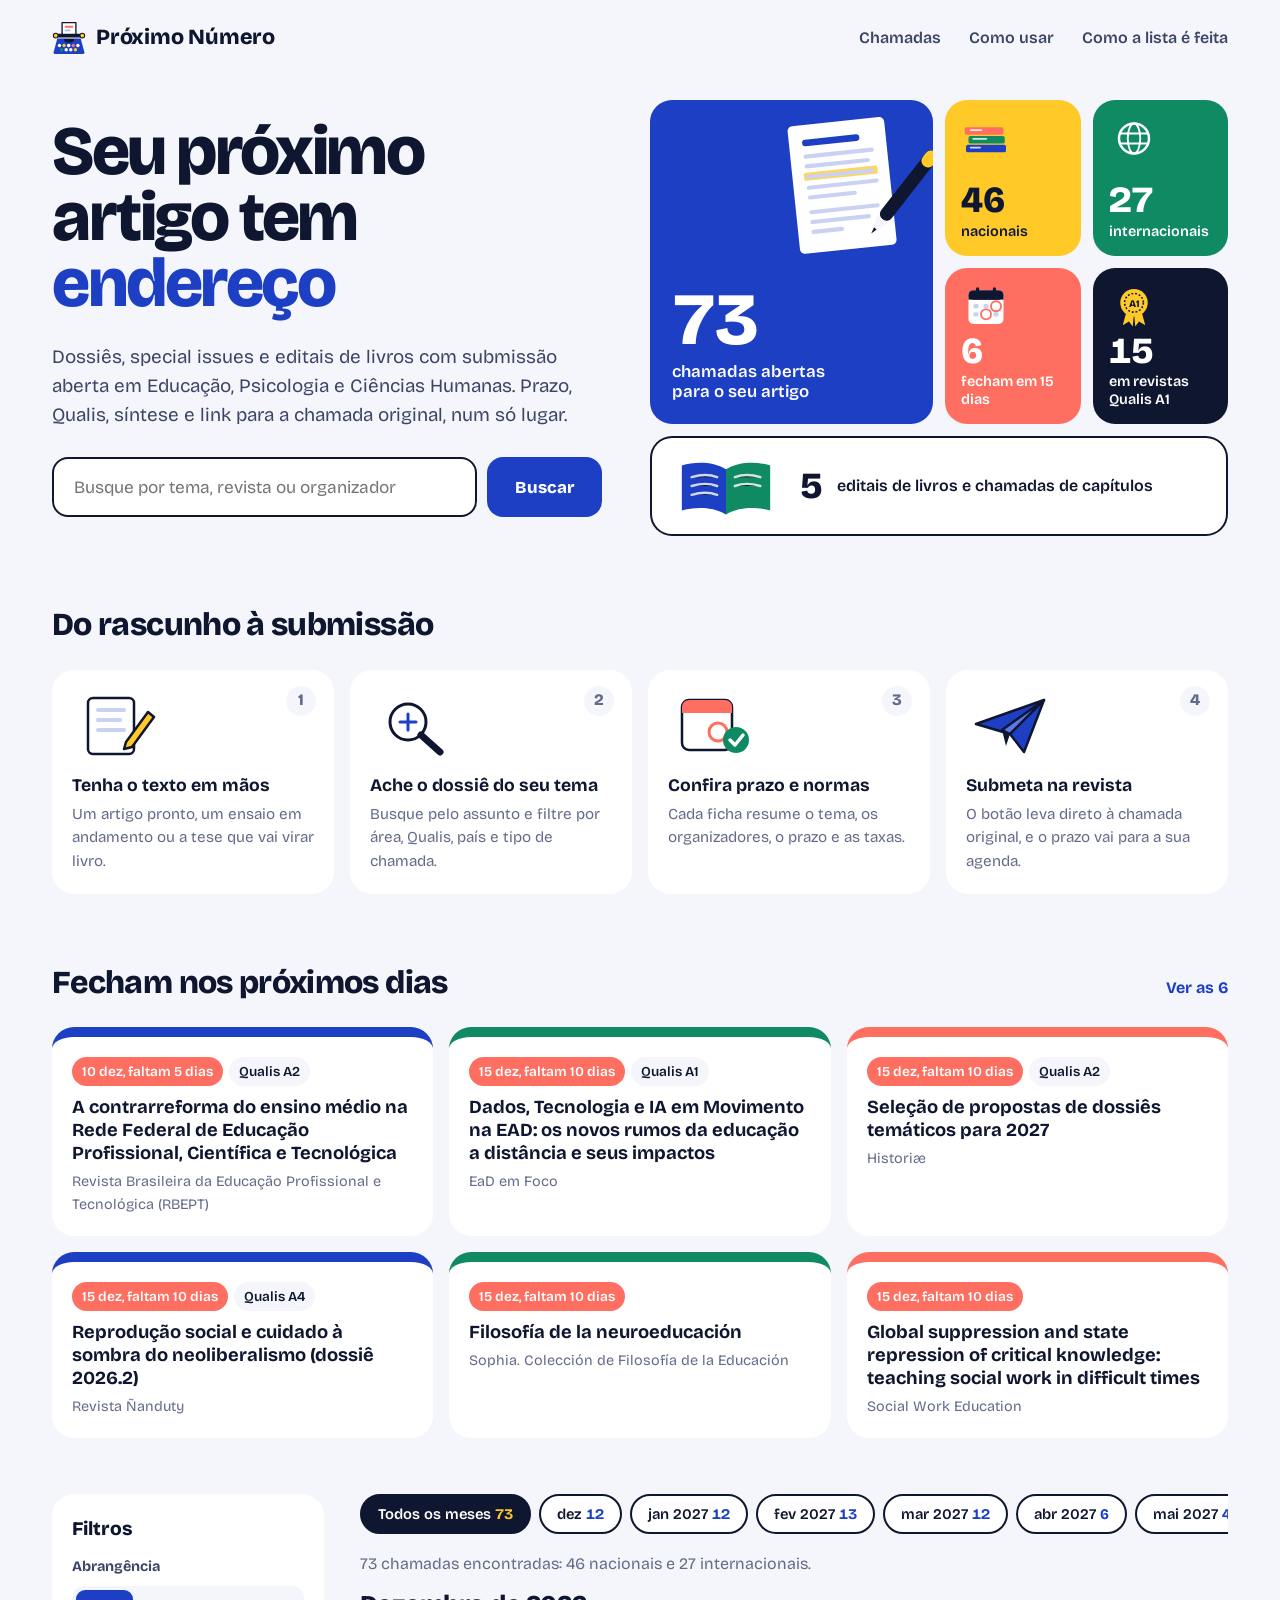
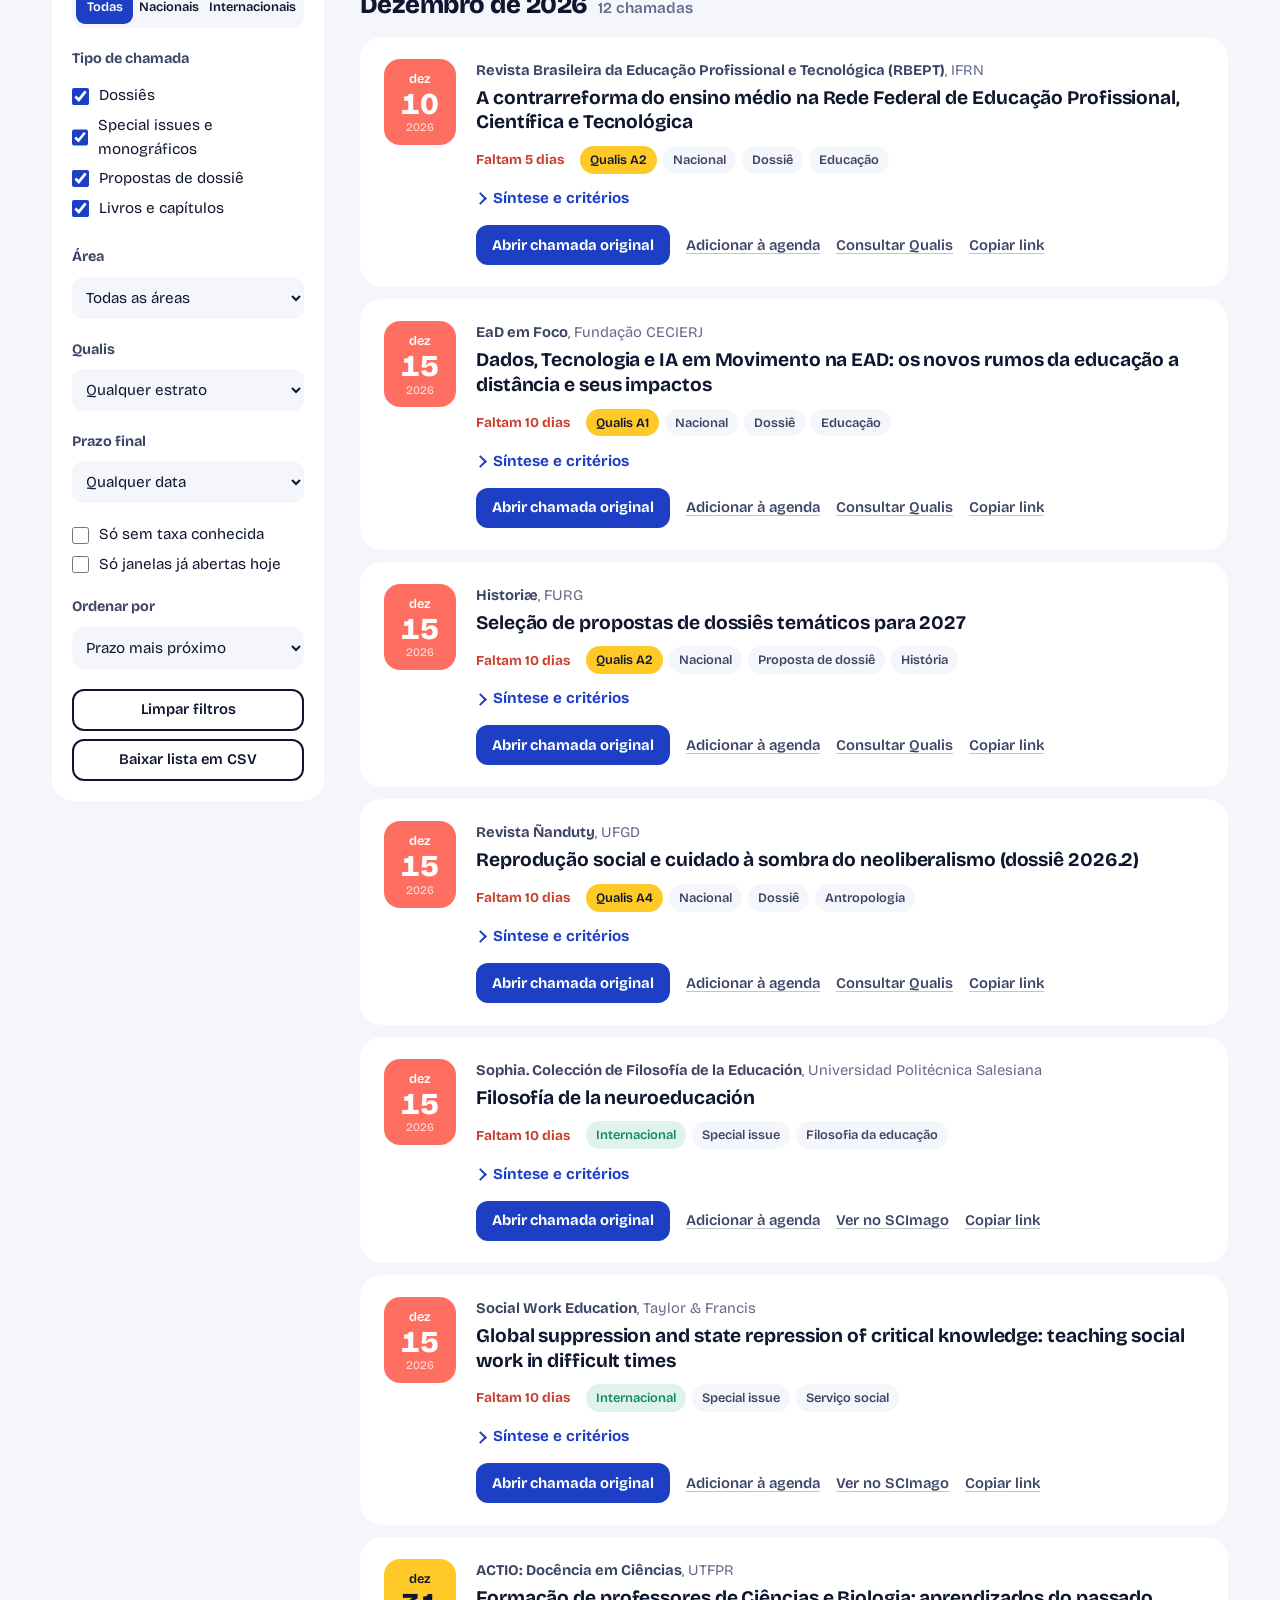
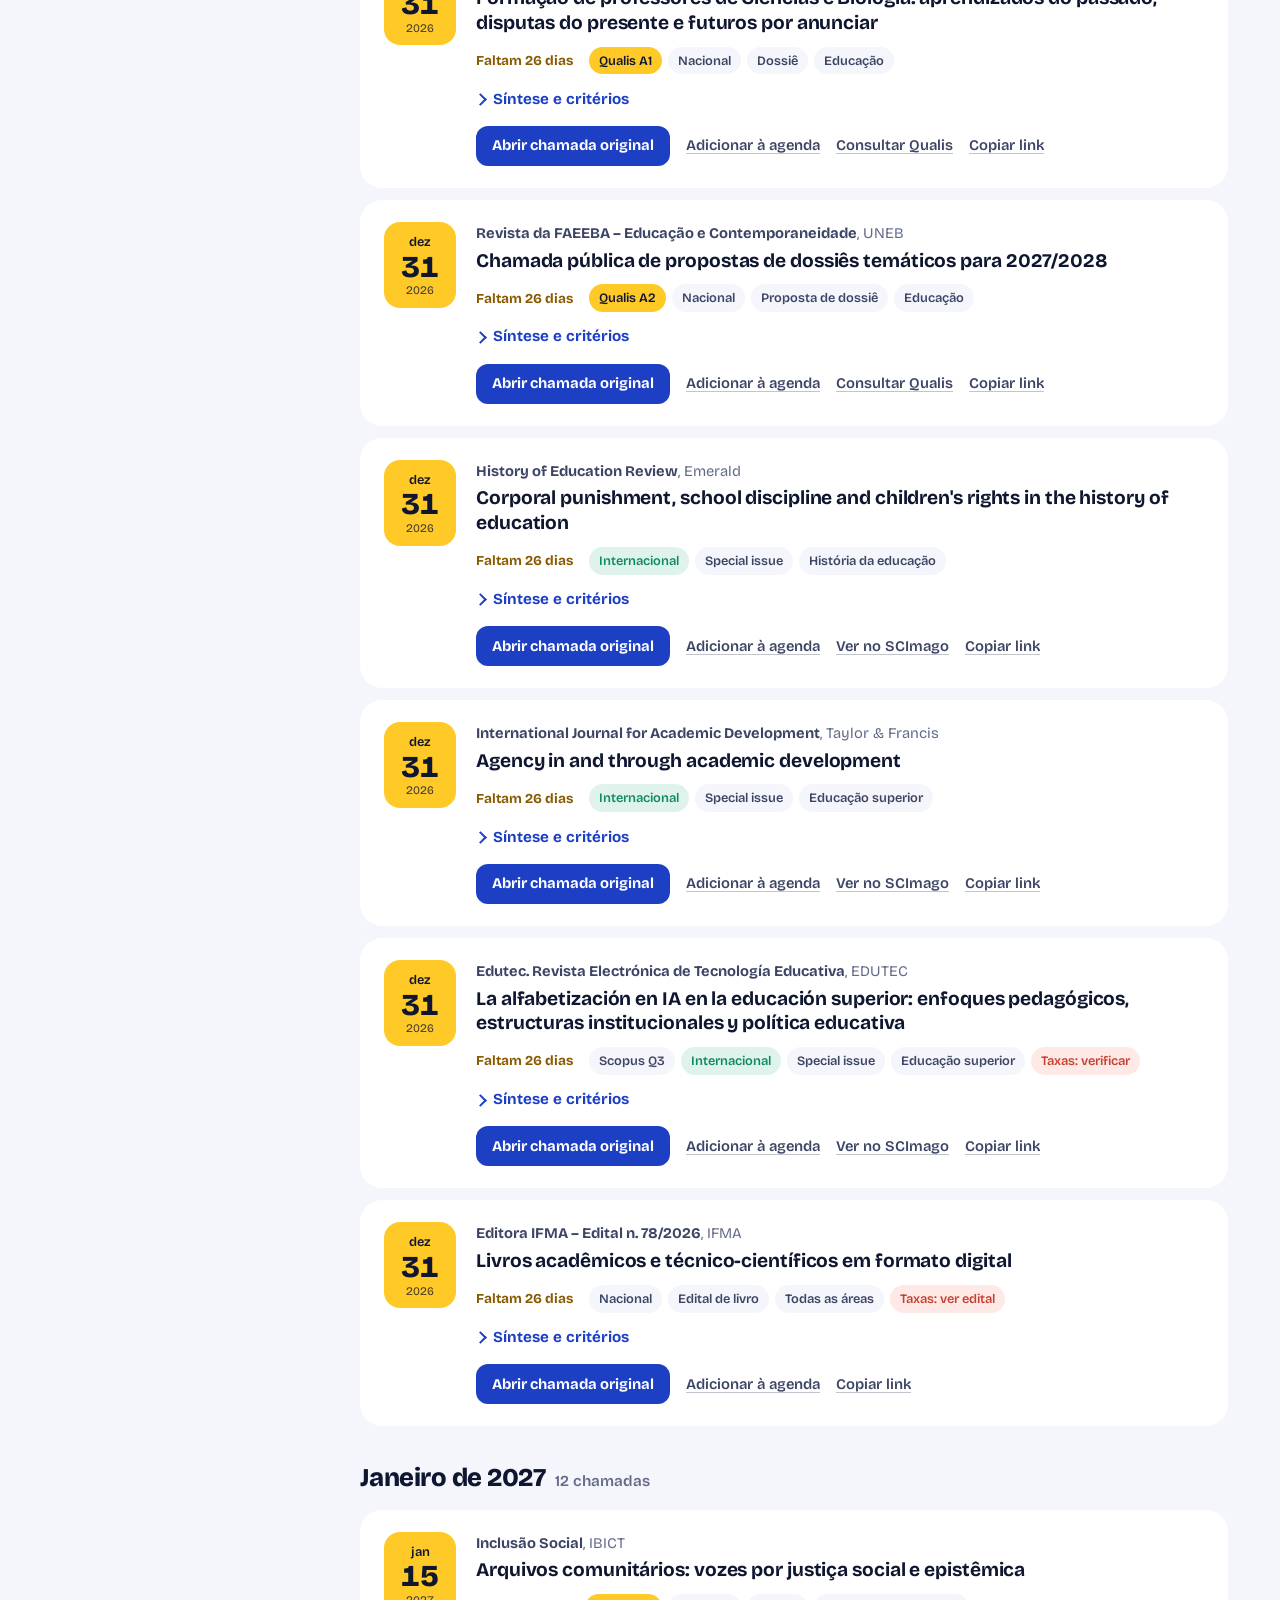
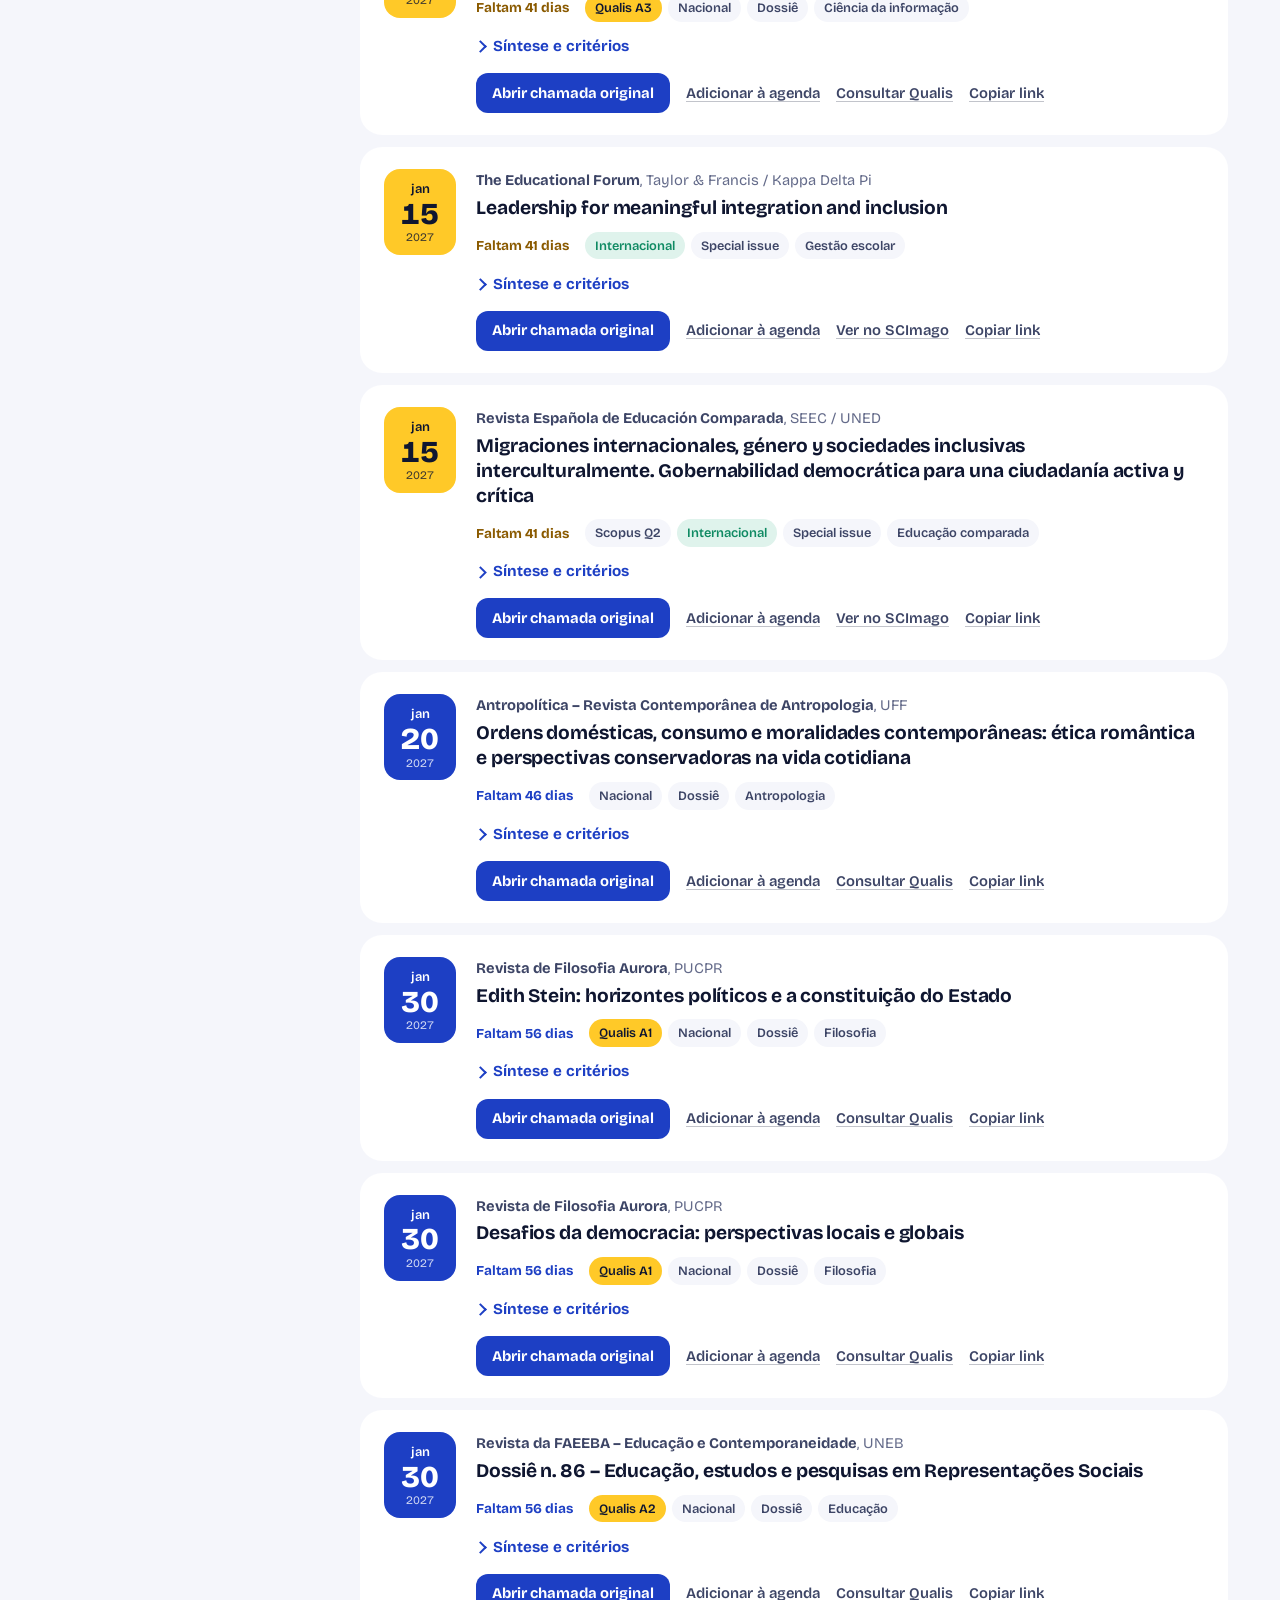
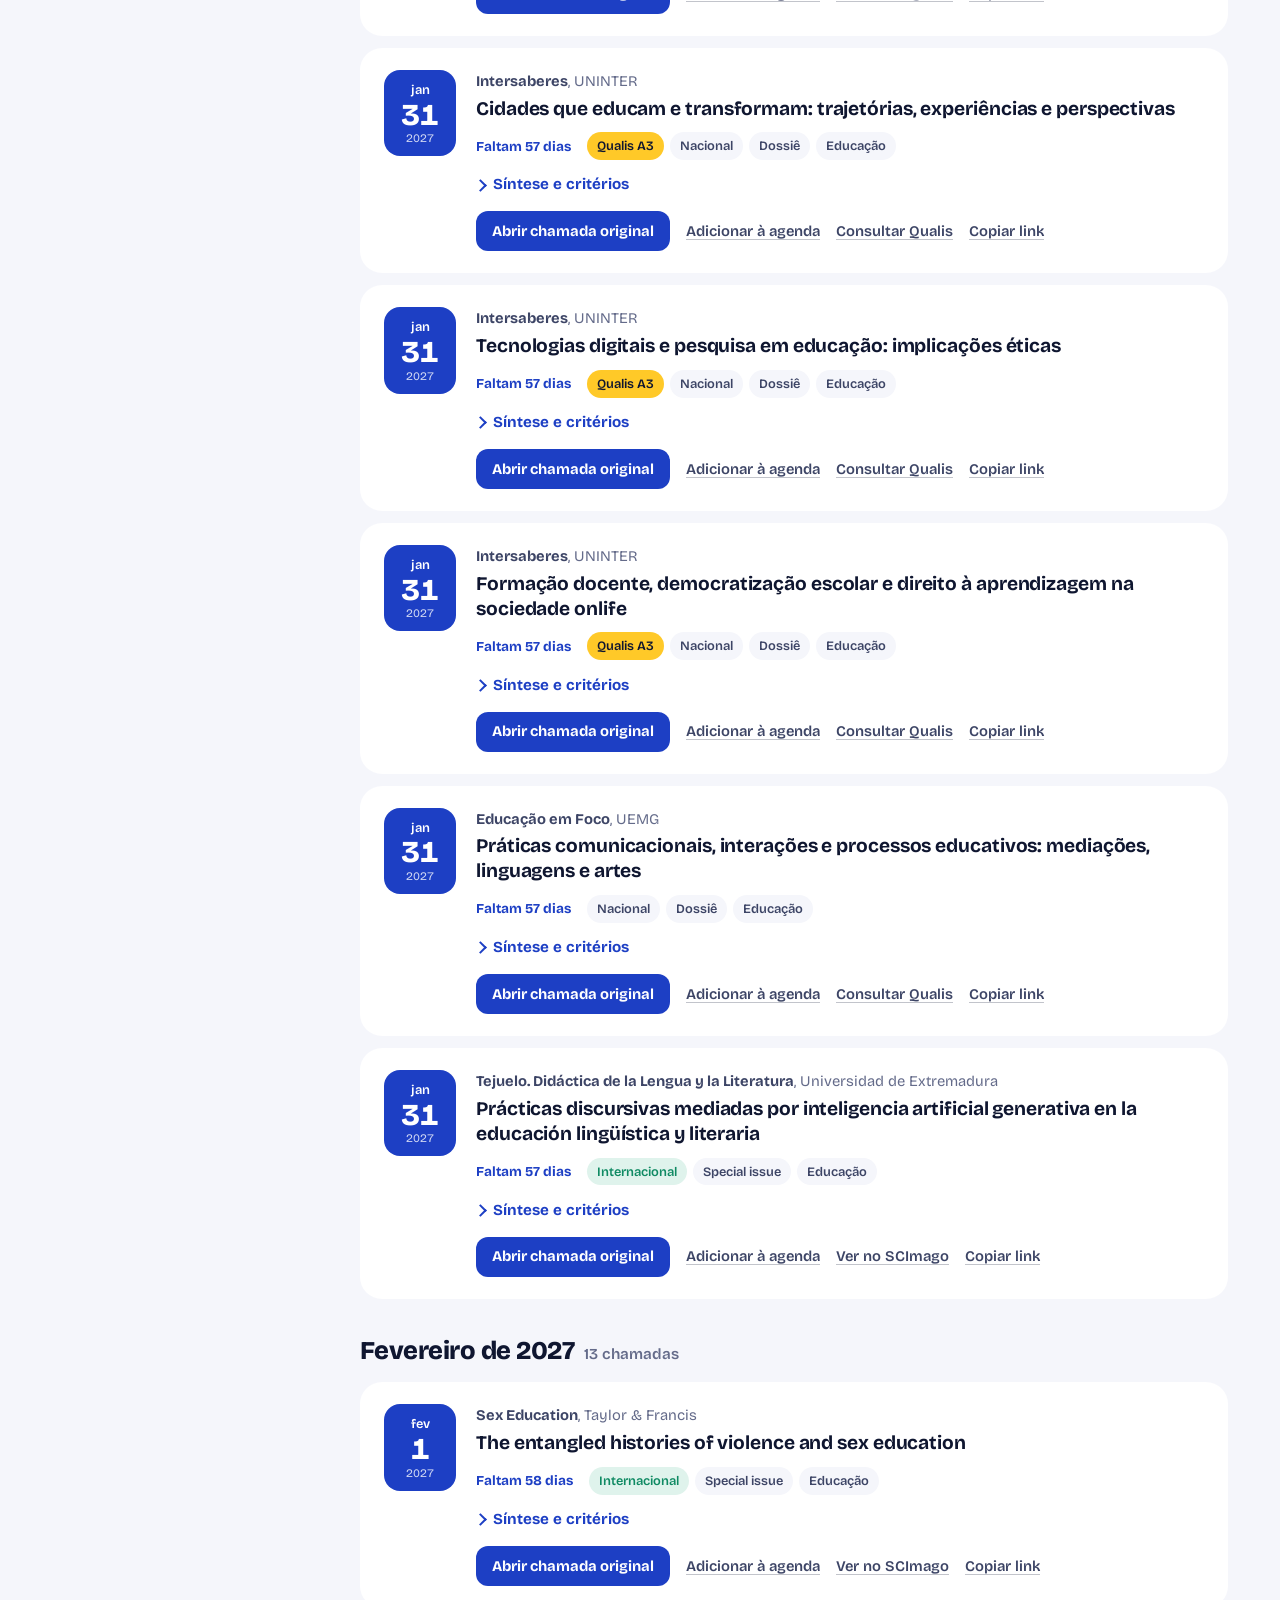
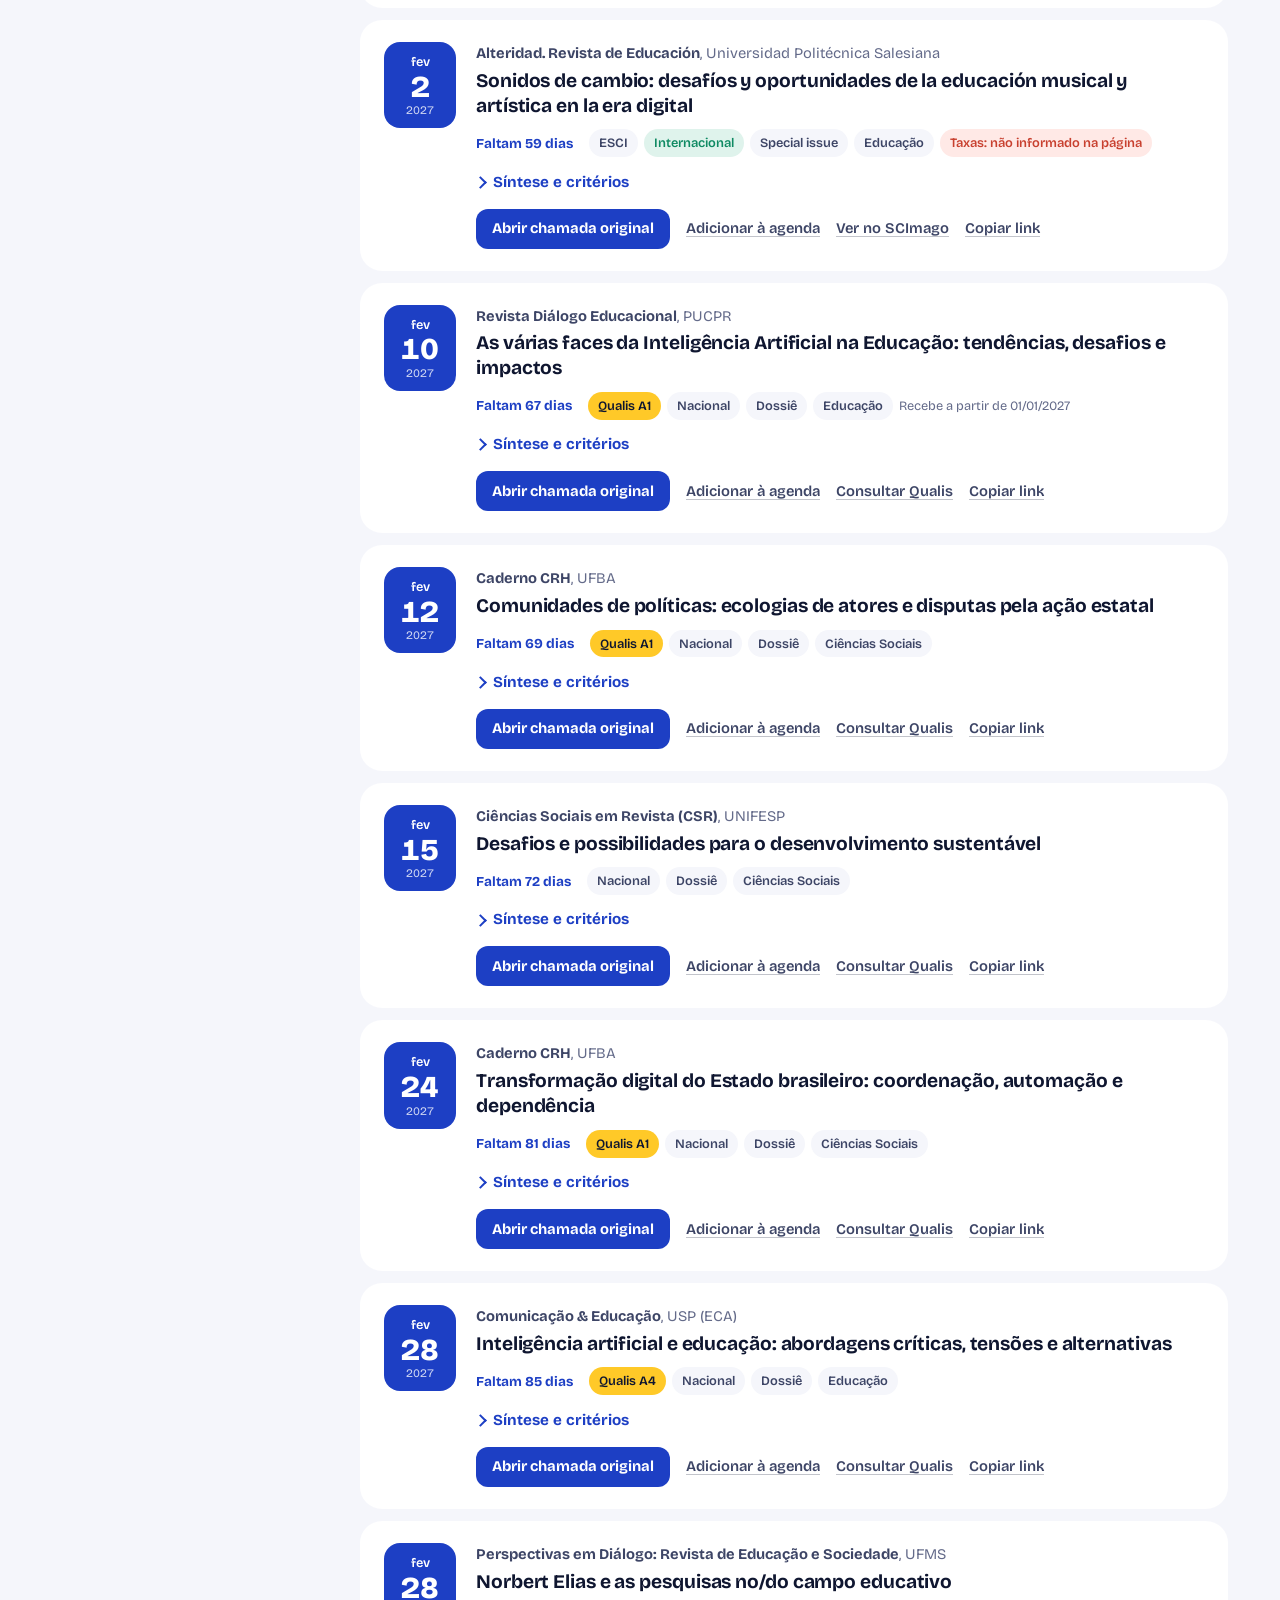
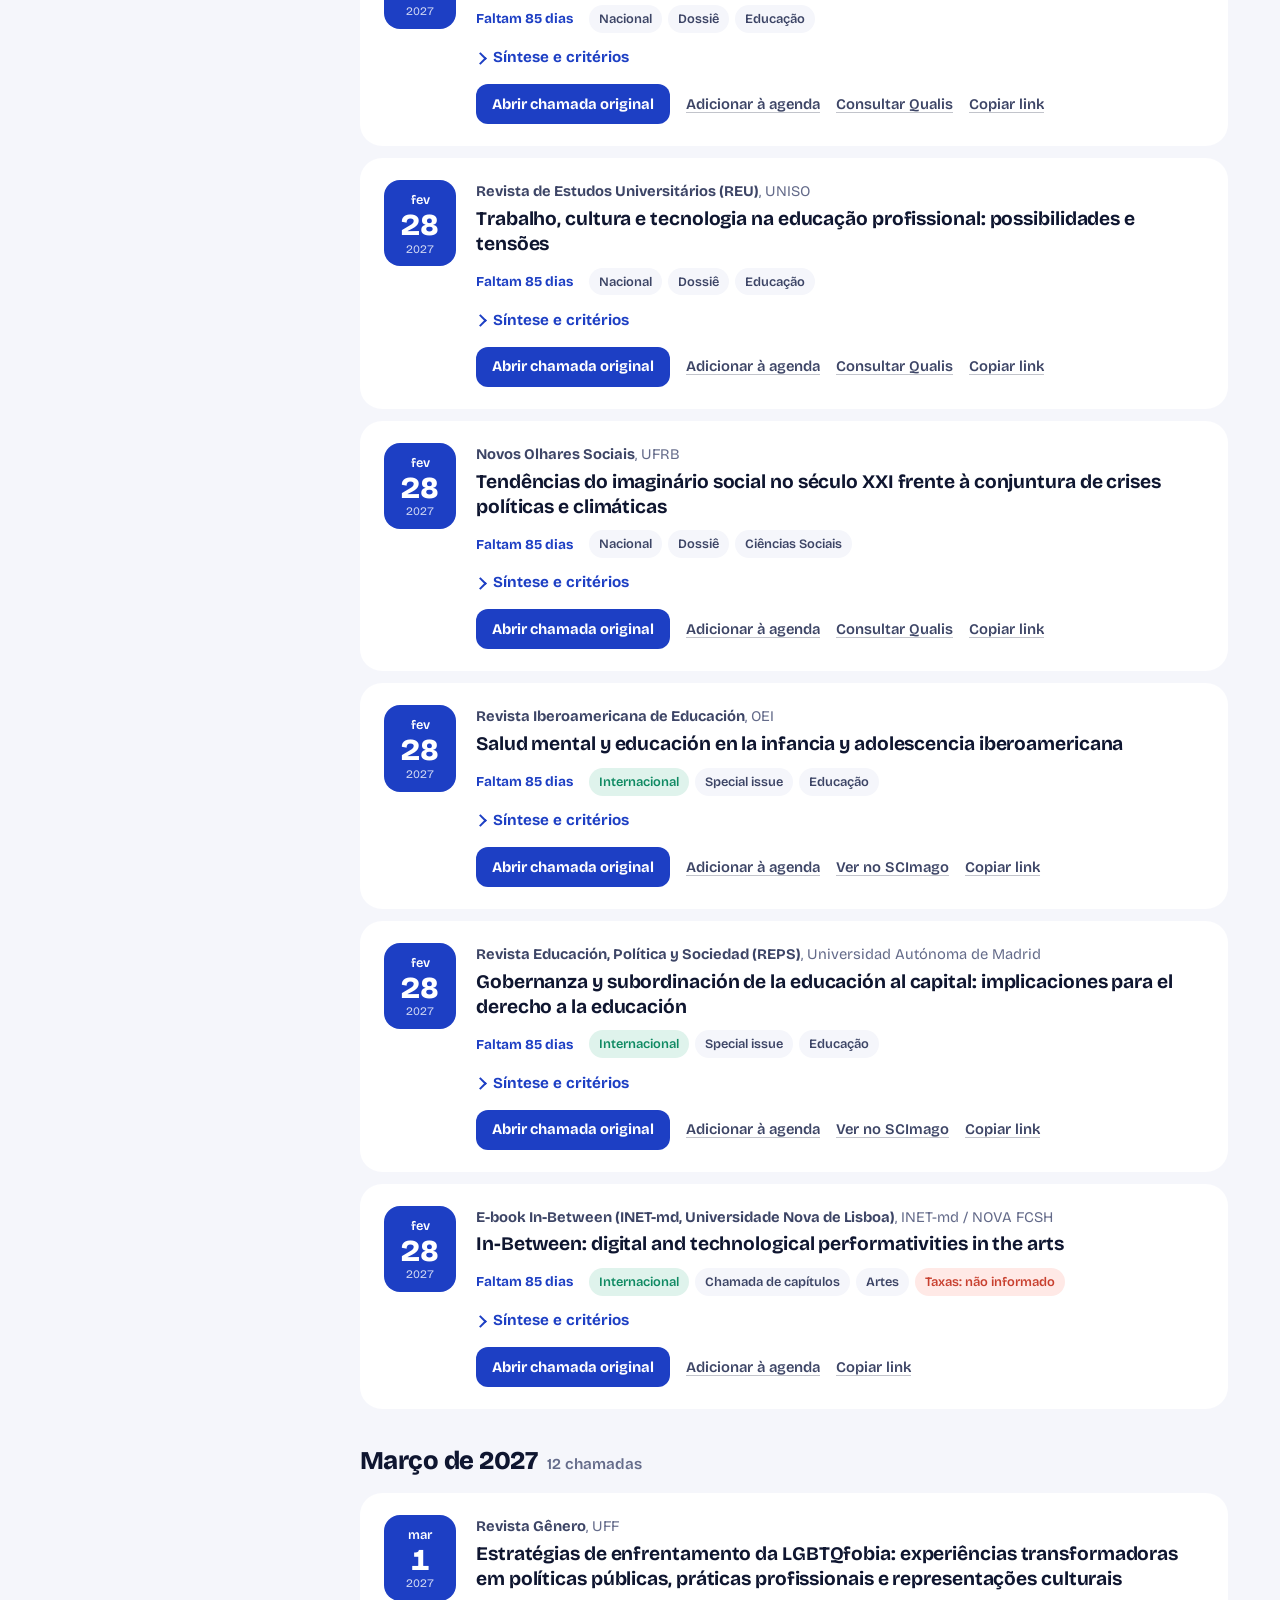
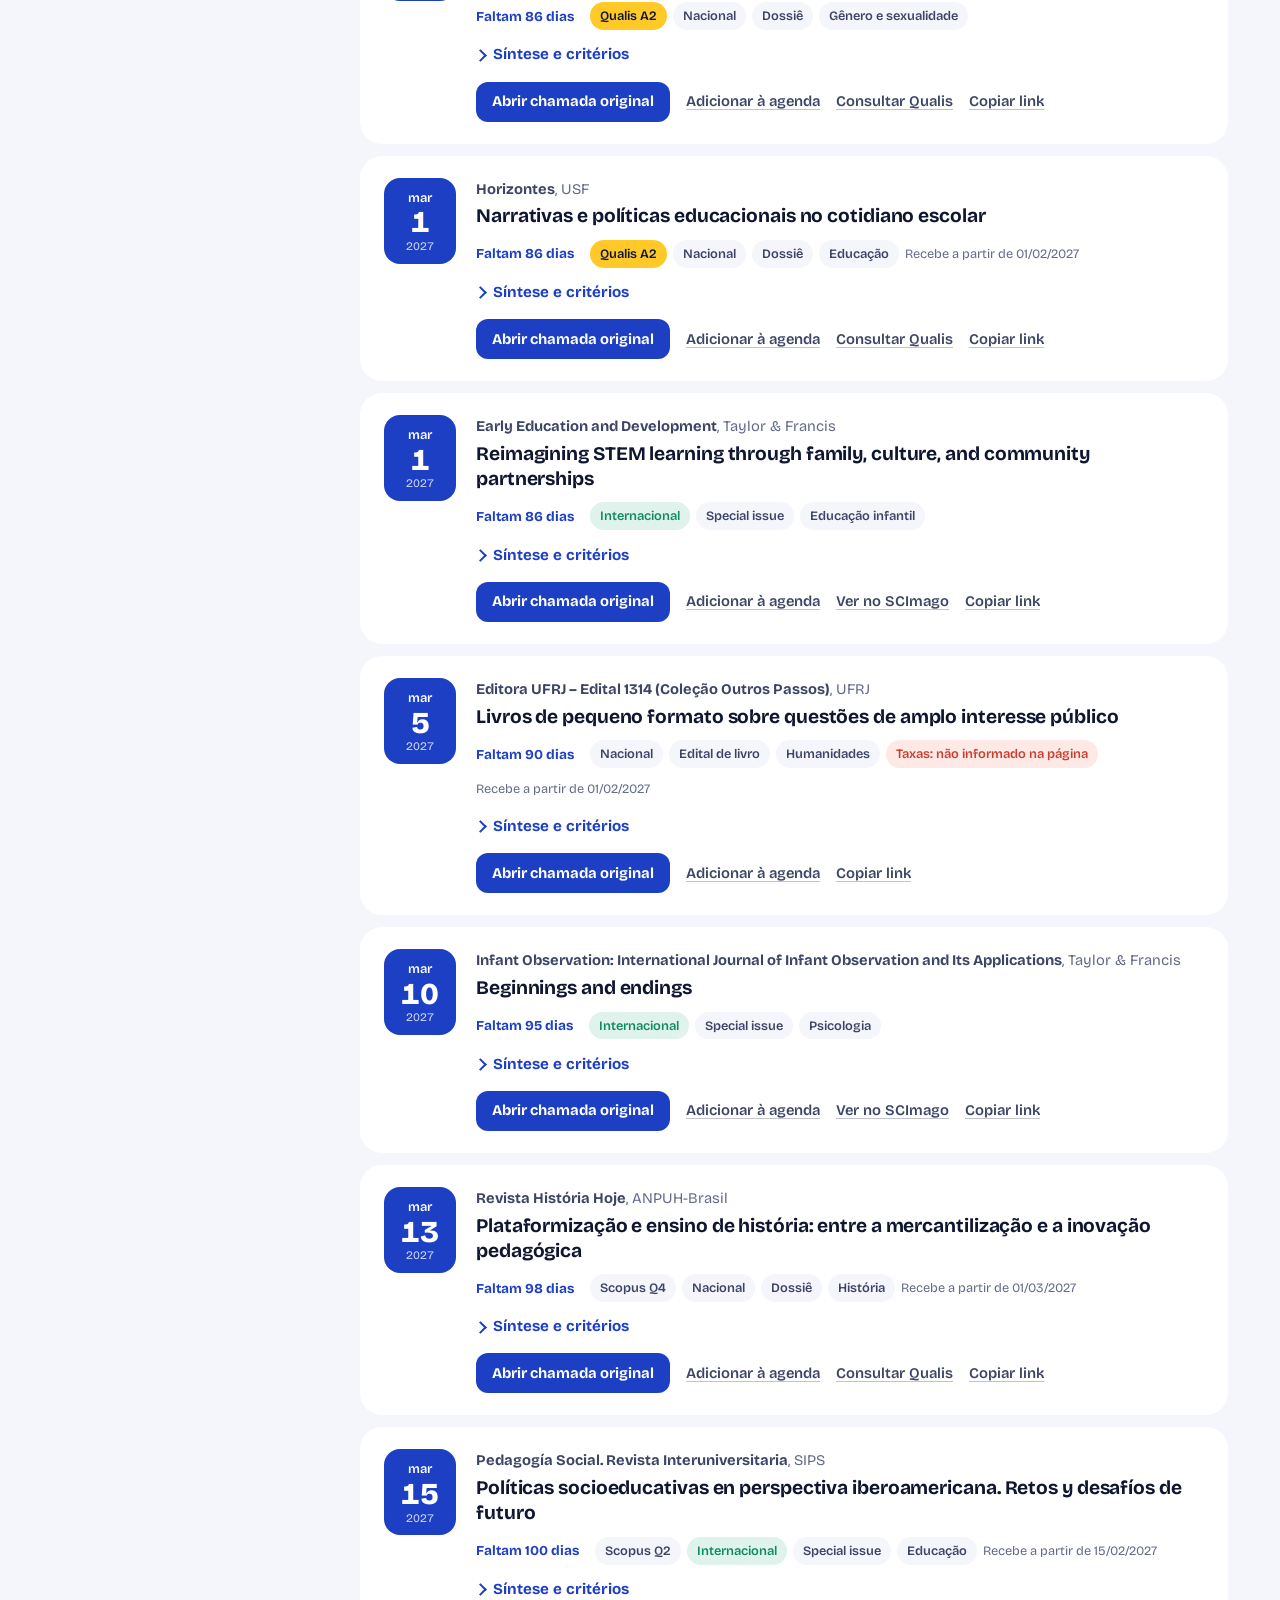
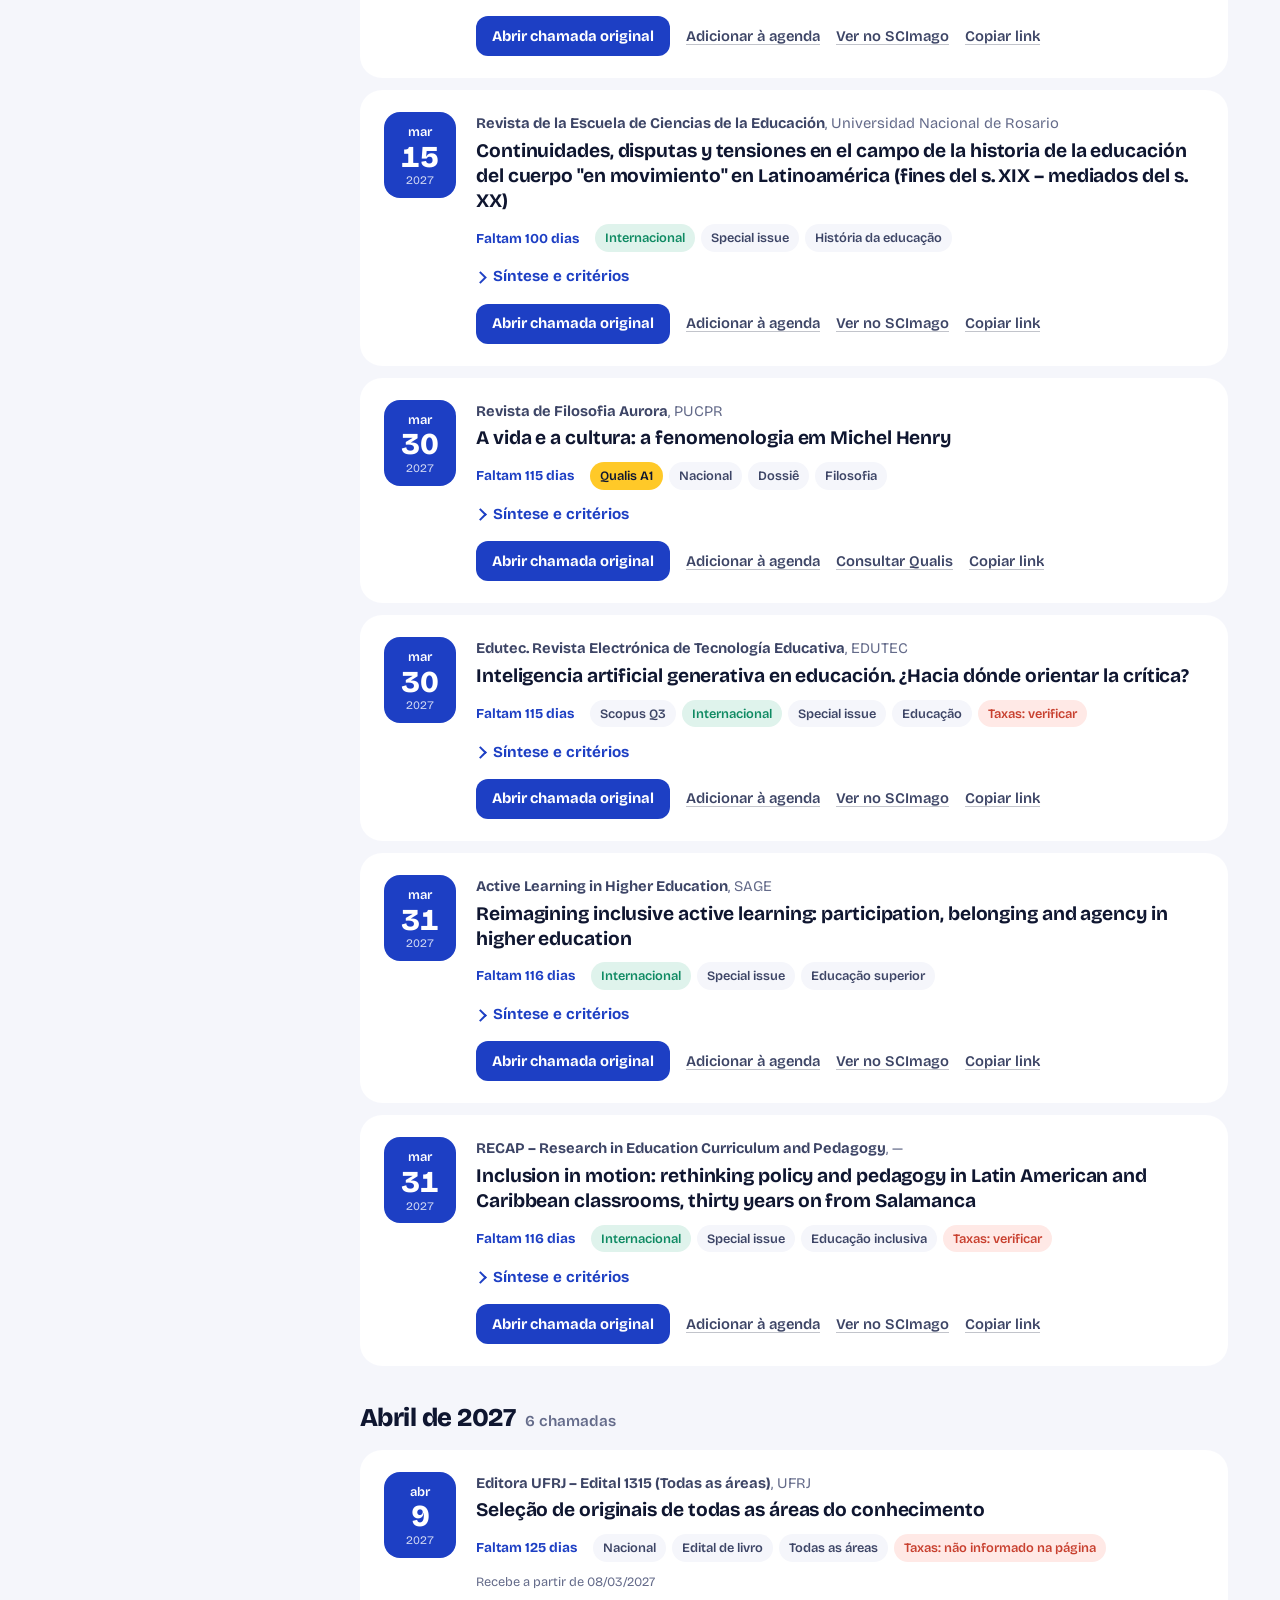
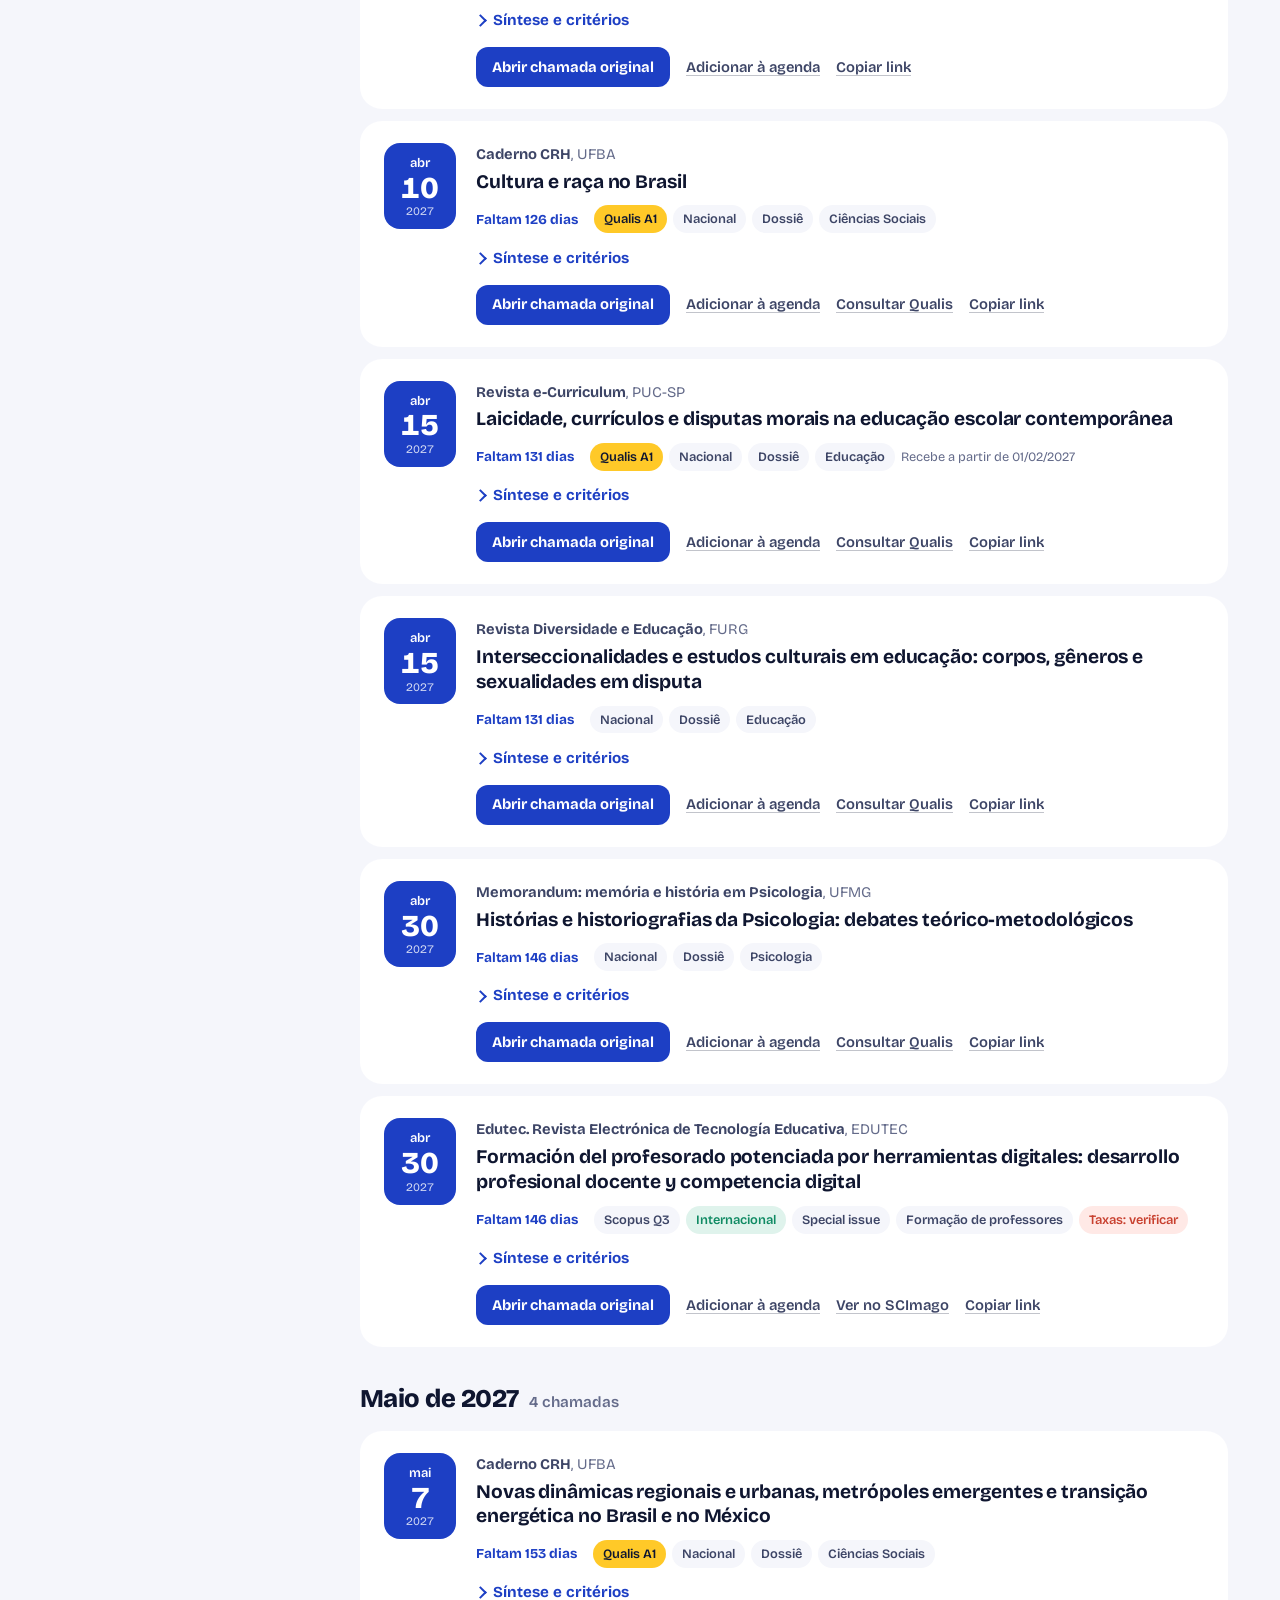
==== commit b7943995: "Novo logo: máquina de escrever na paleta do site Co-Authored-By: Claude Opus 5.5 <noreply@anthropic." ====
--- a/index.html
+++ b/index.html
@@ -5,17 +5,30 @@
 <meta name="viewport" content="width=device-width, initial-scale=1">
 <title>Próximo Número · chamadas abertas para publicar</title>
 <meta name="description" content="Dossiês, special issues e chamadas de livros com prazo aberto em Educação, Psicologia e Ciências Humanas e Sociais. Nacionais e internacionais, com Qualis, prazos, síntese e link para a chamada original.">
+<link rel="icon" href="favicon.svg?v=202611271110" type="image/svg+xml">
+<meta name="theme-color" content="#1d3fc4">
 <link rel="preconnect" href="https://fonts.googleapis.com">
 <link rel="preconnect" href="https://fonts.gstatic.com" crossorigin>
 <link href="https://fonts.googleapis.com/css2?family=Bricolage+Grotesque:opsz,wght@12..96,400;12..96,600;12..96,800&display=swap" rel="stylesheet">
-<link rel="stylesheet" href="style.css?v=202611261446">
+<link rel="stylesheet" href="style.css?v=202611271110">
 </head>
 <body>
 <a class="skip" href="#lista">Ir para a lista de chamadas</a>
 
 <header class="nav">
   <div class="wrap nav-inner">
-    <a class="logo" href="./"><i aria-hidden="true"><b></b><b></b><b></b><b></b></i>Próximo Número</a>
+    <a class="logo" href="./"><svg class="logo-ico" viewBox="0 0 64 64" aria-hidden="true">
+    <path d="M19 3 H45 V27 H19 Z" fill="#ffffff" stroke="#0f1630" stroke-width="2.5" stroke-linejoin="round"/>
+  <rect x="24" y="9" width="16" height="3.5" rx="1.75" fill="#ff6f61"/>
+  <rect x="24" y="16" width="11" height="3.5" rx="1.75" fill="#1d3fc4" opacity=".35"/>
+    <rect x="9" y="24" width="46" height="7" rx="3.5" fill="#0f1630"/>
+  <circle cx="7" cy="27.5" r="4.5" fill="#ffc928" stroke="#0f1630" stroke-width="2"/>
+  <circle cx="57" cy="27.5" r="4.5" fill="#ffc928" stroke="#0f1630" stroke-width="2"/>
+    <path d="M10 33 H54 L61 59 Q61.5 62 58.5 62 H5.5 Q2.5 62 3 59 Z" fill="#1d3fc4"/>
+    <path d="M22 34 A10 7 0 0 0 42 34 Z" fill="#0f1630"/>
+    <circle cx="14" cy="46" r="3.2" fill="#ffffff"/><circle cx="22.7" cy="46" r="3.2" fill="#ffc928"/><circle cx="31.4" cy="46" r="3.2" fill="#ffffff"/><circle cx="40.1" cy="46" r="3.2" fill="#ff6f61"/><circle cx="48.8" cy="46" r="3.2" fill="#ffffff"/>
+  <circle cx="18" cy="54" r="3.2" fill="#0f8a63"/><circle cx="26.7" cy="54" r="3.2" fill="#ffffff"/><circle cx="35.4" cy="54" r="3.2" fill="#ffffff"/><circle cx="44.1" cy="54" r="3.2" fill="#ffc928"/>
+</svg>Próximo Número</a>
     <nav aria-label="Seções">
       <a href="#lista">Chamadas</a>
       <a href="#passos">Como usar</a>
@@ -266,7 +279,11 @@
   </div>
 </footer>
 
-<script src="data.js?v=202611261446"></script>
-<script src="app.js?v=202611261446"></script>
+<button type="button" class="topo-btn" id="topo-btn" aria-label="Voltar ao topo" hidden>
+  <svg viewBox="0 0 24 24" aria-hidden="true"><path d="M12 19V5M5 12l7-7 7 7" fill="none" stroke="currentColor" stroke-width="2.5" stroke-linecap="round" stroke-linejoin="round"/></svg>
+</button>
+
+<script src="data.js?v=202611271110"></script>
+<script src="app.js?v=202611271110"></script>
 </body>
 </html>
--- a/style.css
+++ b/style.css
@@ -34,7 +34,7 @@
 /* navegação */
 .nav-inner { display: flex; align-items: center; justify-content: space-between; height: 76px; }
 .logo { white-space: nowrap; display: flex; gap: 10px; align-items: center; font-weight: 800; font-size: 1.35rem; color: var(--tinta); text-decoration: none; letter-spacing: -.01em; }
-.logo i { width: 28px; height: 28px; display: grid; grid-template-columns: 1fr 1fr; border-radius: 7px; overflow: hidden; }
+.logo-ico { width: 34px; height: 34px; flex: none; }
 .logo i b:nth-child(1) { background: var(--azul); } .logo i b:nth-child(2) { background: var(--amarelo); }
 .logo i b:nth-child(3) { background: var(--verde); } .logo i b:nth-child(4) { background: var(--coral); }
 .nav nav { display: flex; gap: 28px; }
@@ -223,3 +223,11 @@
   .folhinha { width: 60px; }
   .detalhe dl { grid-template-columns: 1fr; }
 }
+
+/* voltar ao topo */
+.topo-btn { position: fixed; right: 24px; bottom: 24px; z-index: 20; width: 52px; height: 52px; border-radius: 50%; border: 0; cursor: pointer;
+  background: var(--azul); color: #fff; display: grid; place-content: center; box-shadow: 0 6px 18px rgba(15,22,48,.25); transition: background-color .15s ease, transform .15s ease; }
+.topo-btn:hover { background: #1532a3; transform: translateY(-2px); }
+.topo-btn[hidden] { display: none; }
+.topo-btn svg { width: 24px; height: 24px; }
+@media (max-width: 600px) { .topo-btn { right: 16px; bottom: 16px; width: 48px; height: 48px; } }
